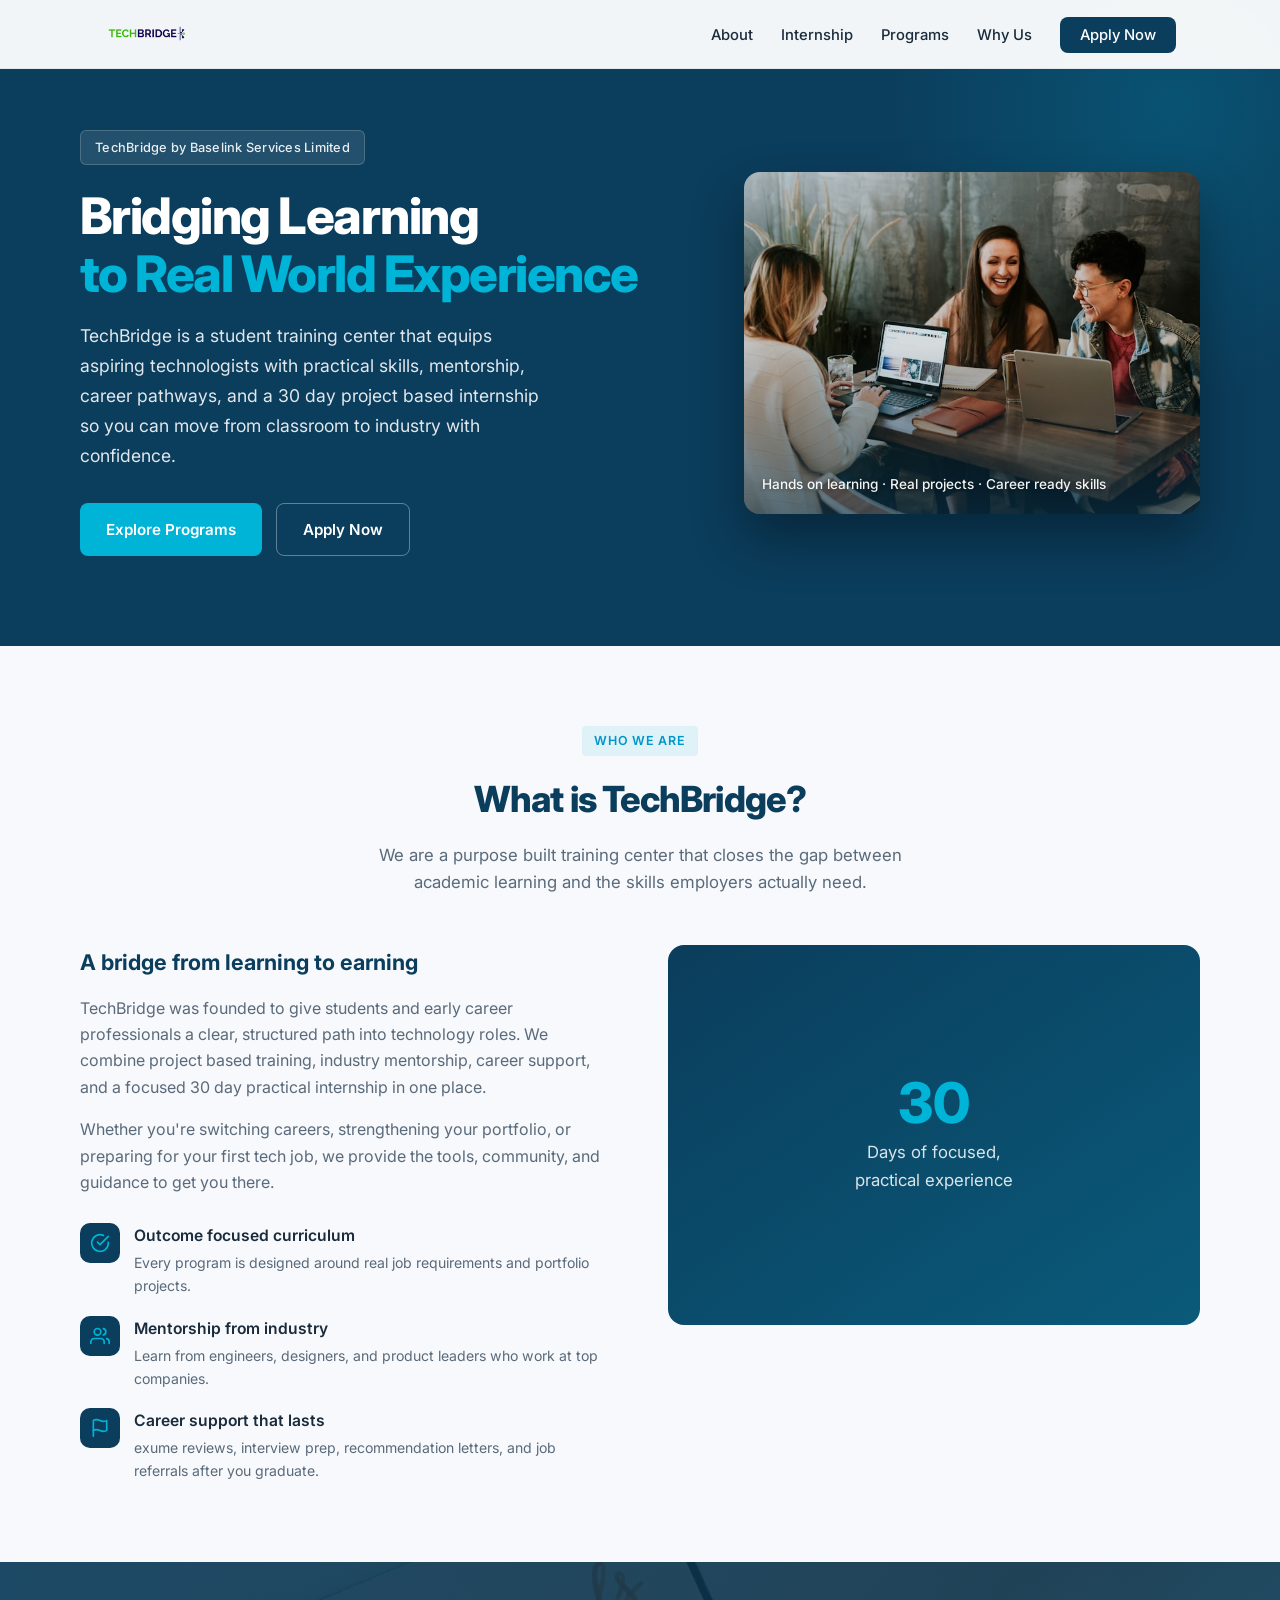
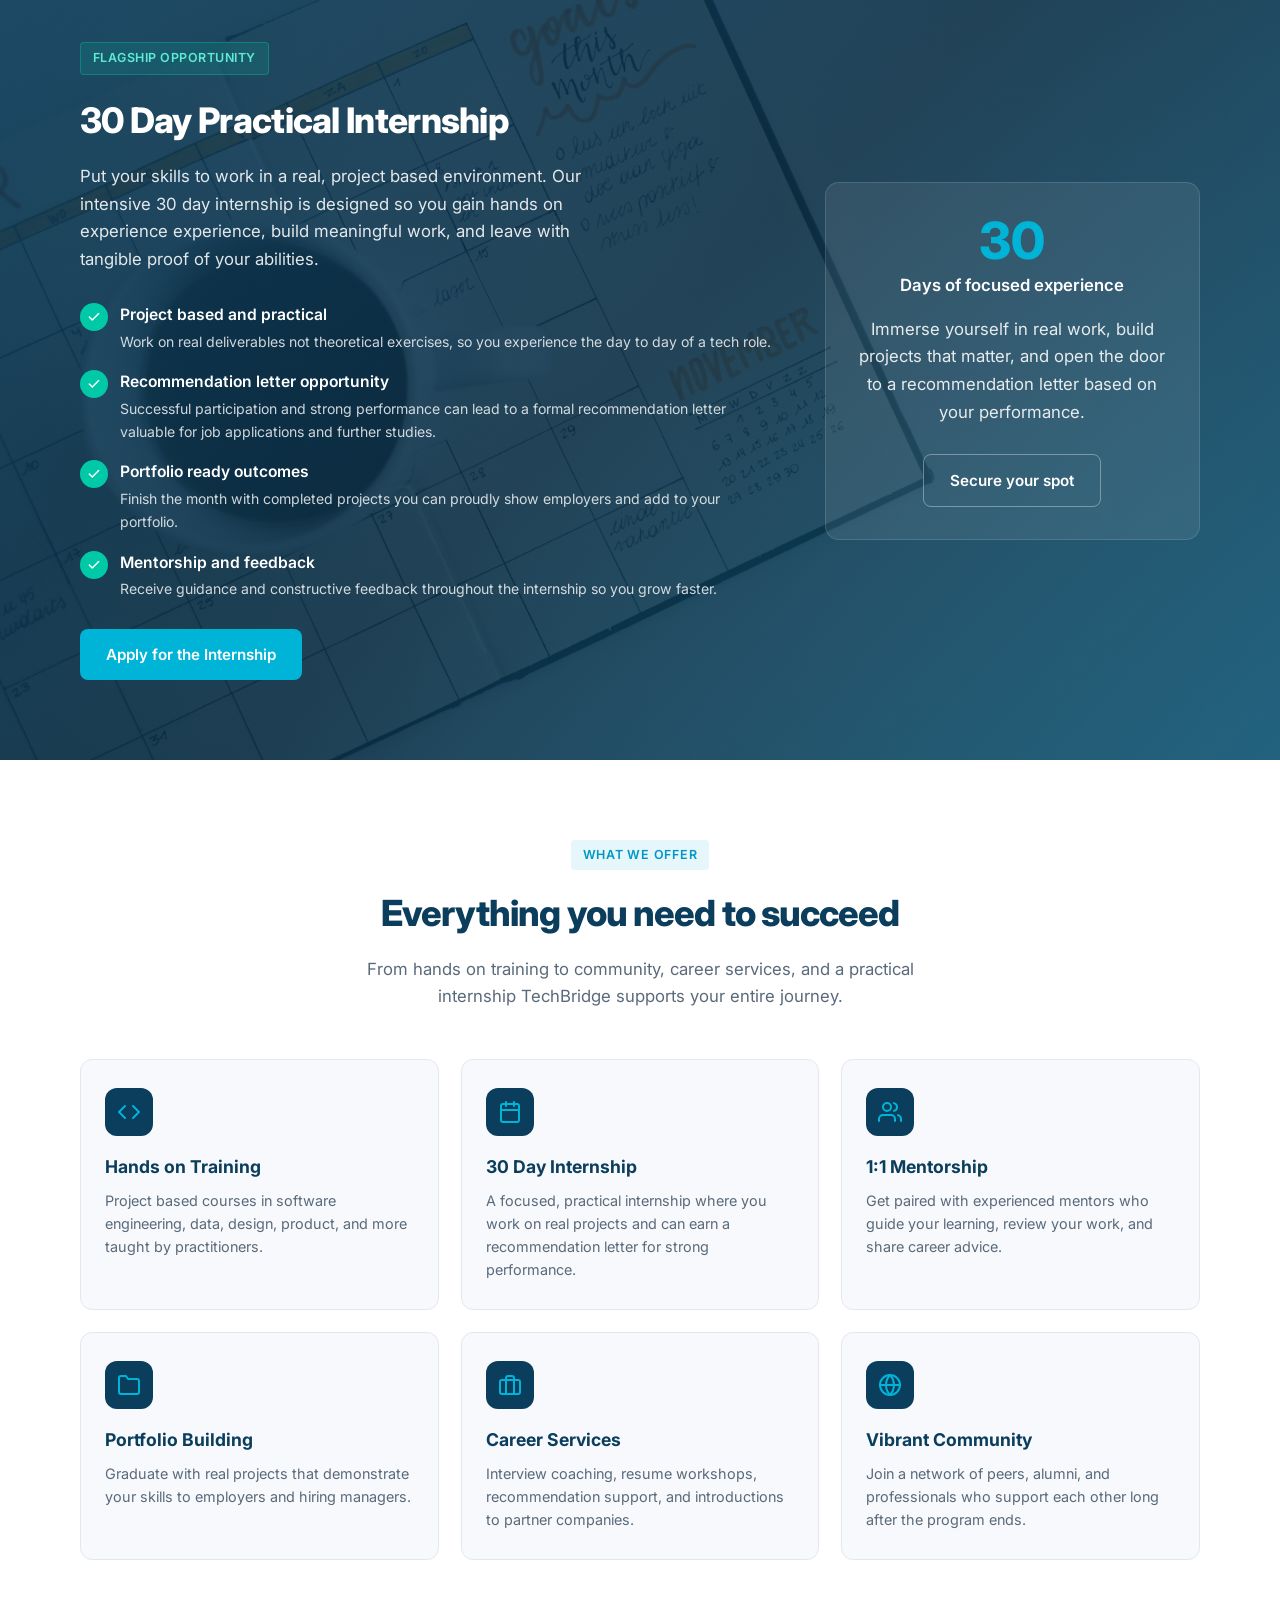
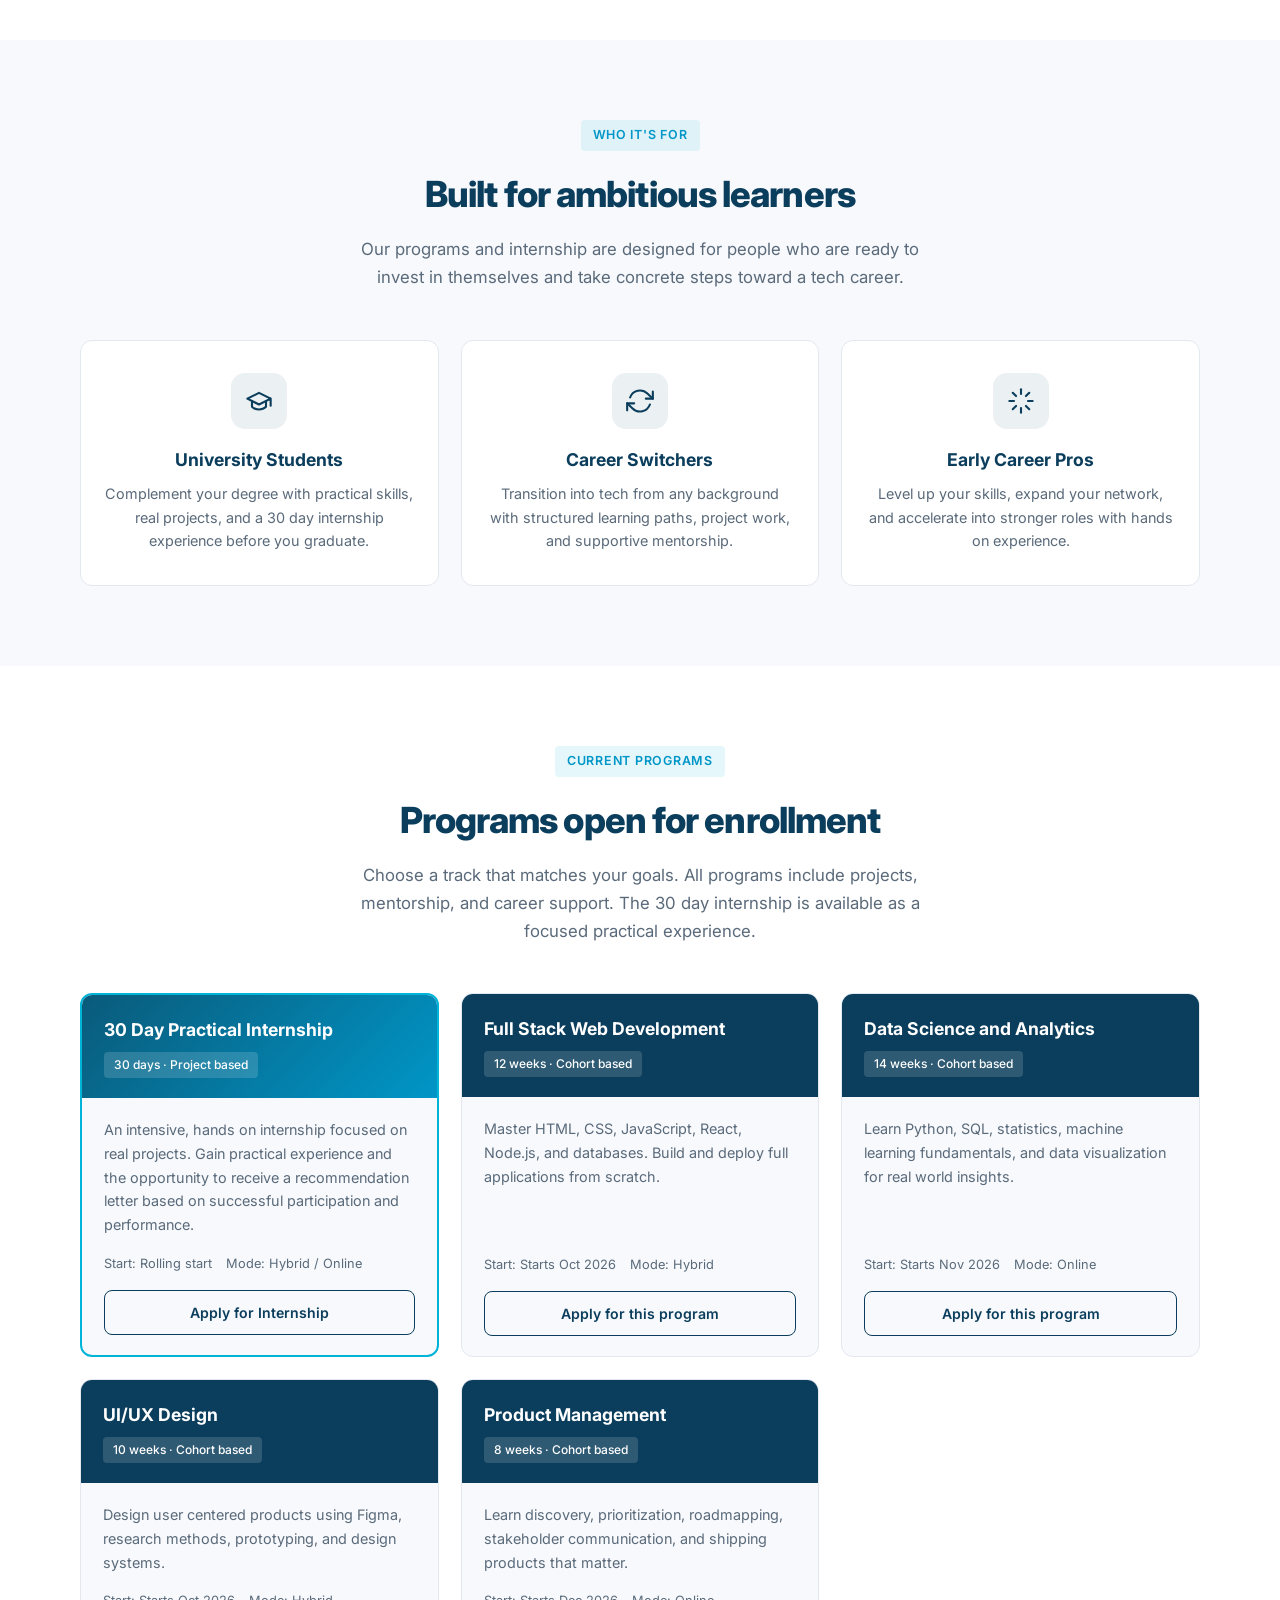
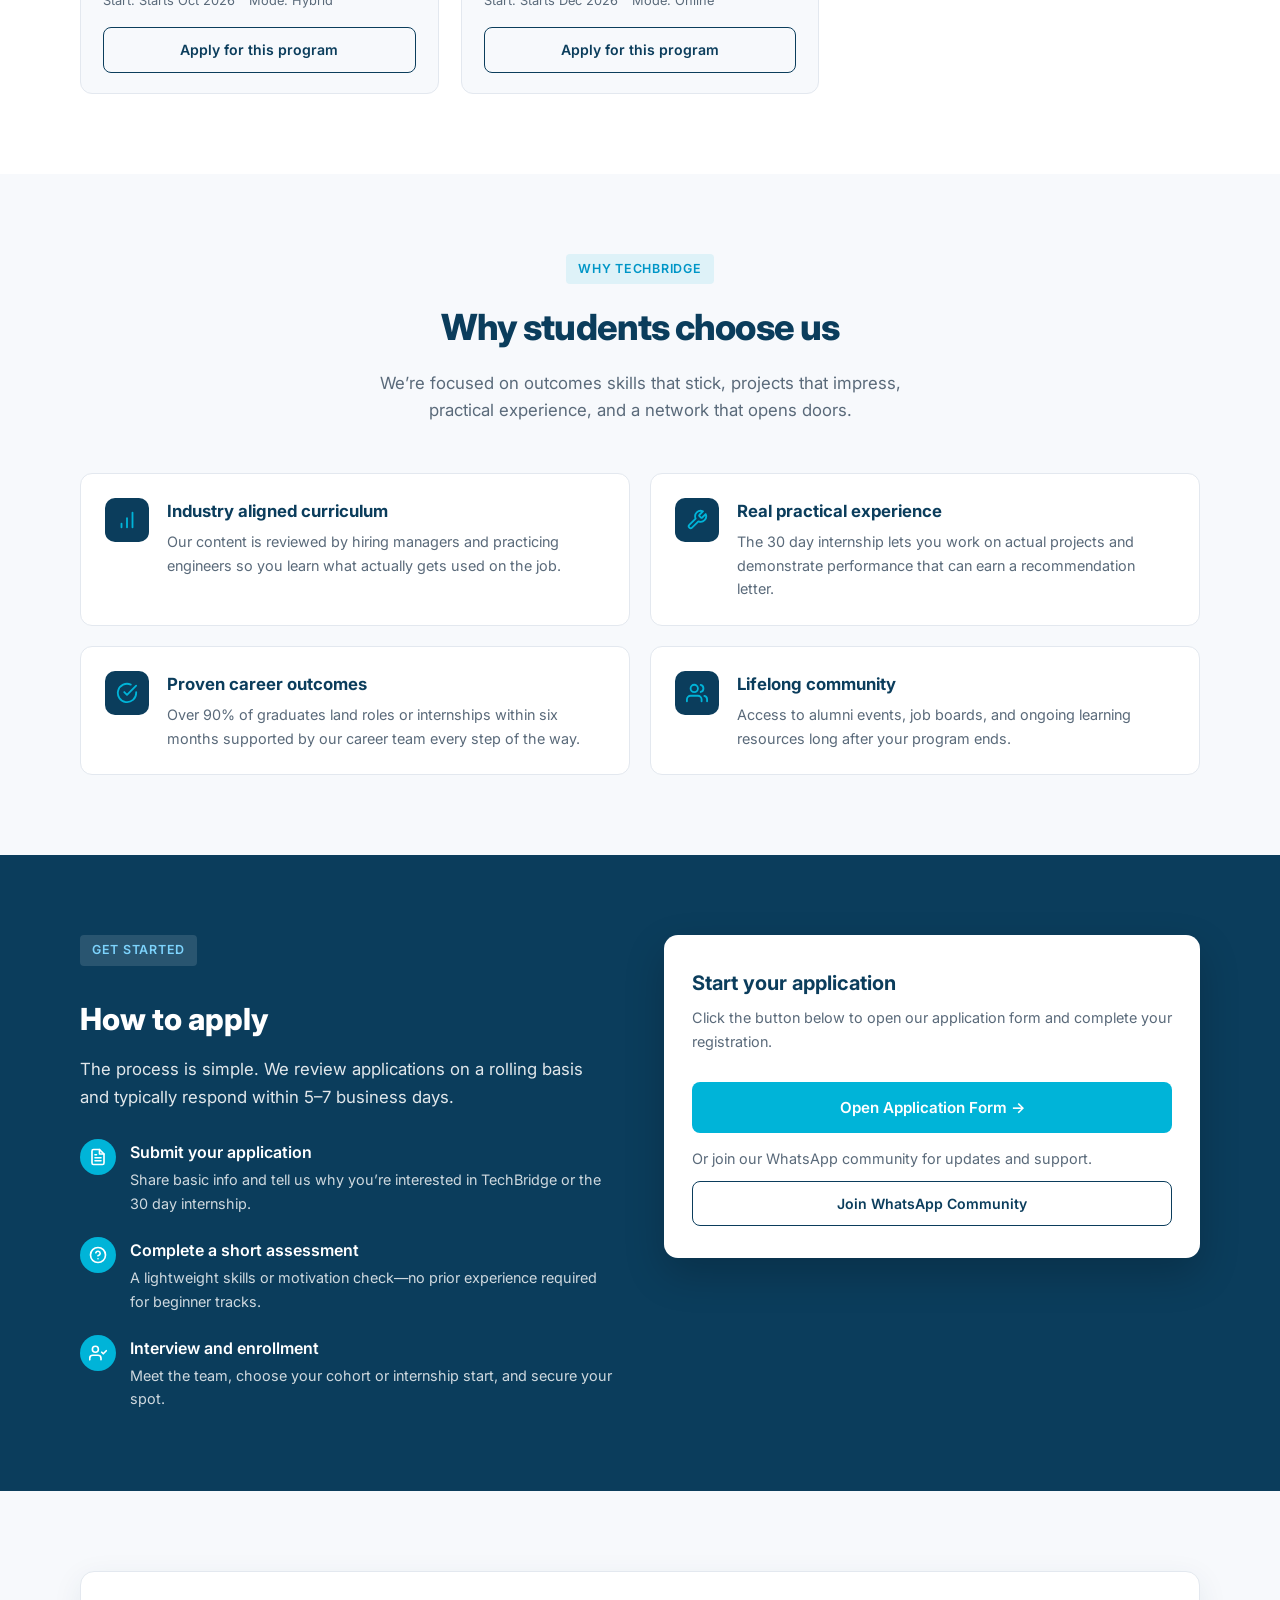
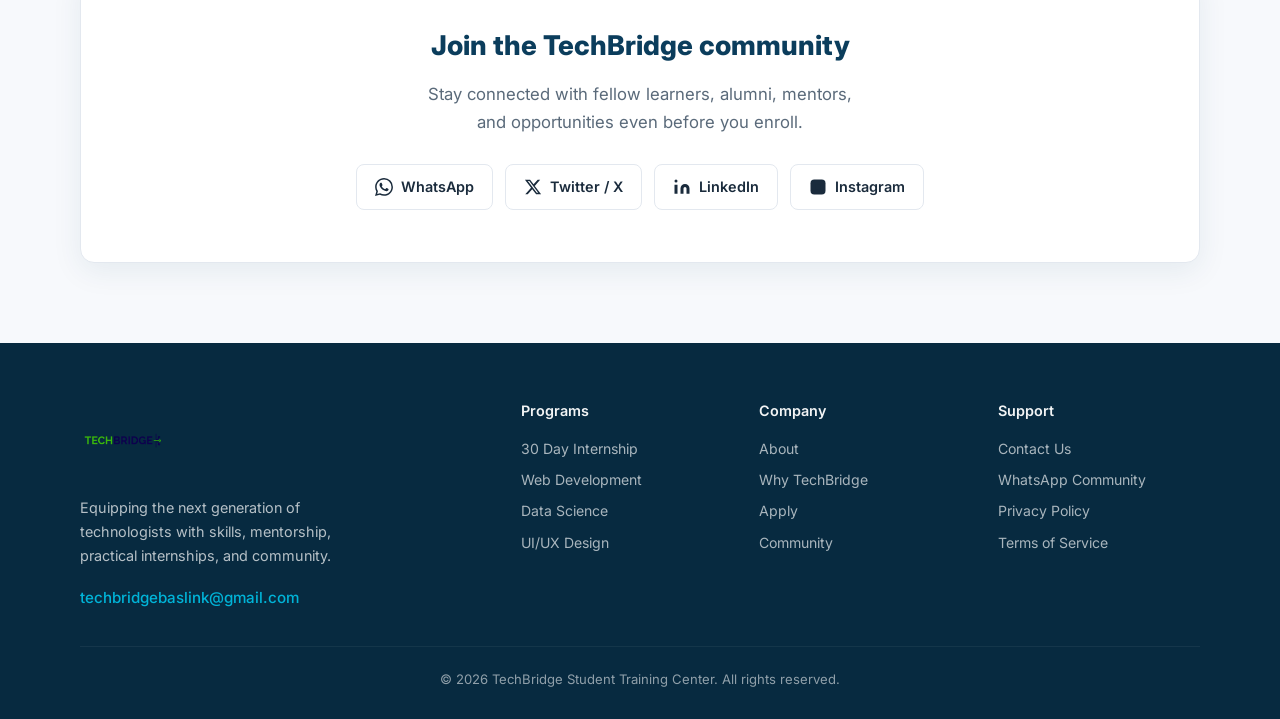
==== index.html @ b9a0f50f "Built Techbridge Homepage" ====
<!DOCTYPE html>
<html lang="en">
<head>
  <meta charset="UTF-8" />
  <meta name="viewport" content="width=device-width, initial-scale=1.0" />
  <title>TechBridge</title>
  <meta name="description" content="TechBridge is a student training center offering practical tech programs and a 30 day project based internship. Build real skills and launch real careers." />
  
  <!-- Favicon -->
<link rel="icon" href="data:image/svg+xml,<svg xmlns='http://www.w3.org/2000/svg' viewBox='0 0 100 100'></svg>">
  <link rel="preconnect" href="https://fonts.googleapis.com" />
  <link rel="preconnect" href="https://fonts.gstatic.com" crossorigin />
  <link rel="stylesheet" href="index.css">
  <link href="https://fonts.googleapis.com/css2?family=Inter:wght@400;500;600;700;800&display=swap" rel="stylesheet" />

</head>
<body>

  <!-- NAVBAR -->
  <nav class="navbar" id="navbar">
    <div class="nav-container">
      <a href="#" class="logo">
        <img src="./techbridge-logo (1).png" alt="TechBridge" height="36" />
      </a>
      <ul class="navbar-links" id="navbarLinks">
        <li><a href="#about">About</a></li>
        <li><a href="#internship">Internship</a></li>
        <li><a href="#programs">Programs</a></li>
        <li><a href="#why">Why Us</a></li>
        <li><a href="https://forms.gle/8EbdSy5ttGfLZfjv5" target="_blank" rel="noopener" class="nav-cta">Apply Now</a></li>
      </ul>
      <button class="mobile-toggle" id="mobileToggle" aria-label="Menu" aria-expanded="false">
        <span></span><span></span><span></span>
      </button>
    </div>
  </nav>

  <!-- HERO -->
  <header class="hero">
    <div class="hero-content">
      <div>
        <div class="hero-badge">TechBridge by Baselink Services Limited</div>
        <h1>Bridging Learning <br><span>to Real World Experience </span></h1>
        <p>TechBridge is a student training center that equips aspiring technologists with practical skills, mentorship, career pathways, and a 30 day project based internship so you can move from classroom to industry with confidence.</p>
        <div class="hero-buttons">
          <a href="#programs" class="btn btn-primary">Explore Programs</a>
          <a href="https://forms.gle/8EbdSy5ttGfLZfjv5" target="_blank" rel="noopener" class="btn btn-secondary">Apply Now</a>
        </div>
      </div>
      <div class="hero-image">
        <img 
          src="./techbridge-hero().png" 
          alt="Students collaborating on tech projects at TechBridge" 
          width="640" 
          height="480"
          loading="eager"
        />
        <div class="hero-image-overlay"></div>
        <div class="hero-image-caption">Hands on learning · Real projects · Career ready skills</div>
      </div>
    </div>
  </header>

  <!-- WHAT IS TECHBRIDGE -->
  <section id="about">
    <div class="container">
      <div class="section-header fade-up">
        <span class="section-label">Who We Are</span>
        <h2>What is TechBridge?</h2>
        <p>We are a purpose built training center that closes the gap between academic learning and the skills employers actually need.</p>
      </div>
      <div class="about-grid">
        <div class="about-content fade-up">
          <h3>A bridge from learning to earning</h3>
          <p>TechBridge was founded to give students and early career professionals a clear, structured path into technology roles. We combine project based training, industry mentorship, career support, and a focused 30 day practical internship in one place.</p>
          <p>Whether you're switching careers, strengthening your portfolio, or preparing for your first tech job, we provide the tools, community, and guidance to get you there.</p>
          <div class="about-features">
            <div class="feature-item">
              <div class="feature-icon">
                <svg viewBox="0 0 24 24"><path d="M22 11.08V12a10 10 0 1 1-5.93-9.14"/><polyline points="22 4 12 14.01 9 11.01"/></svg>
              </div>
              <div>
                <h4>Outcome focused curriculum</h4>
                <p>Every program is designed around real job requirements and portfolio projects.</p>
              </div>
            </div>
            <div class="feature-item">
              <div class="feature-icon">
                <svg viewBox="0 0 24 24"><path d="M17 21v-2a4 4 0 0 0-4-4H5a4 4 0 0 0-4 4v2"/><circle cx="9" cy="7" r="4"/><path d="M23 21v-2a4 4 0 0 0-3-3.87"/><path d="M16 3.13a4 4 0 0 1 0 7.75"/></svg>
              </div>
              <div>
                <h4>Mentorship from industry</h4>
                <p>Learn from engineers, designers, and product leaders who work at top companies.</p>
              </div>
            </div>
            <div class="feature-item">
              <div class="feature-icon">
                <svg viewBox="0 0 24 24"><path d="M4 15s1-1 4-1 5 2 8 2 4-1 4-1V3s-1 1-4 1-5-2-8-2-4 1-4 1z"/><line x1="4" y1="22" x2="4" y2="15"/></svg>
              </div>
              <div>
                <h4>Career support that lasts</h4>
                <p> exume reviews, interview prep, recommendation letters, and job referrals after you graduate.</p>
              </div>
            </div>
          </div>
        </div>
        <div class="about-visual fade-up">
          <div class="about-visual-inner">
            <div class="big">30</div>
            <div class="sub">Days of focused,<br>practical experience</div>
          </div>
        </div>
      </div>
    </div>
  </section>

  <!-- 30 DAY INTERNSHIP -->
  <section id="internship" class="internship">
    <div class="container">
      <div class="internship-grid">
        <div class="fade-up">
          <div class="internship-badge">Flagship Opportunity</div>
          <h2>30 Day Practical Internship</h2>
          <p>Put your skills to work in a real, project based environment. Our intensive 30 day internship is designed so you gain hands on experience experience, build meaningful work, and leave with tangible proof of your abilities.</p>
          <div class="internship-benefits">
            <div class="benefit">
              <div class="benefit-check">
                <svg viewBox="0 0 24 24"><polyline points="20 6 9 17 4 12"/></svg>
              </div>
              <div>
                <h4>Project based and practical</h4>
                <p>Work on real deliverables not theoretical exercises, so you experience the day to day of a tech role.</p>
              </div>
            </div>
            <div class="benefit">
              <div class="benefit-check">
                <svg viewBox="0 0 24 24"><polyline points="20 6 9 17 4 12"/></svg>
              </div>
              <div>
                <h4>Recommendation letter opportunity</h4>
                <p>Successful participation and strong performance can lead to a formal recommendation letter valuable for job applications and further studies.</p>
              </div>
            </div>
            <div class="benefit">
              <div class="benefit-check">
                <svg viewBox="0 0 24 24"><polyline points="20 6 9 17 4 12"/></svg>
              </div>
              <div>
                <h4>Portfolio ready outcomes</h4>
                <p>Finish the month with completed projects you can proudly show employers and add to your portfolio.</p>
              </div>
            </div>
            <div class="benefit">
              <div class="benefit-check">
                <svg viewBox="0 0 24 24"><polyline points="20 6 9 17 4 12"/></svg>
              </div>
              <div>
                <h4>Mentorship and feedback</h4>
                <p>Receive guidance and constructive feedback throughout the internship so you grow faster.</p>
              </div>
            </div>
          </div>
          <a href="https://forms.gle/8EbdSy5ttGfLZfjv5" target="_blank" rel="noopener" class="btn btn-primary">Apply for the Internship</a>
        </div>
        <div class="internship-card fade-up">
          <div class="days">30</div>
          <div class="days-label">Days of focused experience</div>
          <p>Immerse yourself in real work, build projects that matter, and open the door to a recommendation letter based on your performance.</p>
          <a href="https://forms.gle/8EbdSy5ttGfLZfjv5" target="_blank" rel="noopener" class="btn btn-secondary">Secure your spot</a>
        </div>
      </div>
    </div>
  </section>

  <!-- WHAT WE OFFER -->
  <section id="offerings" class="offerings">
    <div class="container">
      <div class="section-header fade-up">
        <span class="section-label">What We Offer</span>
        <h2>Everything you need to succeed</h2>
        <p>From hands on training to community, career services, and a practical internship TechBridge supports your entire journey.</p>
      </div>
      <div class="cards-grid">
        <div class="card fade-up">
          <div class="card-icon">
            <svg viewBox="0 0 24 24"><polyline points="16 18 22 12 16 6"/><polyline points="8 6 2 12 8 18"/></svg>
          </div>
          <h3>Hands on Training</h3>
          <p>Project based courses in software engineering, data, design, product, and more taught by practitioners.</p>
        </div>
        <div class="card fade-up">
          <div class="card-icon">
            <svg viewBox="0 0 24 24"><rect x="3" y="4" width="18" height="18" rx="2" ry="2"/><line x1="16" y1="2" x2="16" y2="6"/><line x1="8" y1="2" x2="8" y2="6"/><line x1="3" y1="10" x2="21" y2="10"/></svg>
          </div>
          <h3>30 Day Internship</h3>
          <p>A focused, practical internship where you work on real projects and can earn a recommendation letter for strong performance.</p>
        </div>
        <div class="card fade-up">
          <div class="card-icon">
            <svg viewBox="0 0 24 24"><path d="M17 21v-2a4 4 0 0 0-4-4H5a4 4 0 0 0-4 4v2"/><circle cx="9" cy="7" r="4"/><path d="M23 21v-2a4 4 0 0 0-3-3.87"/><path d="M16 3.13a4 4 0 0 1 0 7.75"/></svg>
          </div>
          <h3>1:1 Mentorship</h3>
          <p>Get paired with experienced mentors who guide your learning, review your work, and share career advice.</p>
        </div>
        <div class="card fade-up">
          <div class="card-icon">
            <svg viewBox="0 0 24 24"><path d="M22 19a2 2 0 0 1-2 2H4a2 2 0 0 1-2-2V5a2 2 0 0 1 2-2h5l2 3h9a2 2 0 0 1 2 2z"/></svg>
          </div>
          <h3>Portfolio Building</h3>
          <p>Graduate with real projects that demonstrate your skills to employers and hiring managers.</p>
        </div>
        <div class="card fade-up">
          <div class="card-icon">
            <svg viewBox="0 0 24 24"><rect x="2" y="7" width="20" height="14" rx="2" ry="2"/><path d="M16 21V5a2 2 0 0 0-2-2h-4a2 2 0 0 0-2 2v16"/></svg>
          </div>
          <h3>Career Services</h3>
          <p>Interview coaching, resume workshops, recommendation support, and introductions to partner companies.</p>
        </div>
        <div class="card fade-up">
          <div class="card-icon">
            <svg viewBox="0 0 24 24"><circle cx="12" cy="12" r="10"/><line x1="2" y1="12" x2="22" y2="12"/><path d="M12 2a15.3 15.3 0 0 1 4 10 15.3 15.3 0 0 1-4 10 15.3 15.3 0 0 1-4-10 15.3 15.3 0 0 1 4-10z"/></svg>
          </div>
          <h3>Vibrant Community</h3>
          <p>Join a network of peers, alumni, and professionals who support each other long after the program ends.</p>
        </div>
      </div>
    </div>
  </section>

  <!-- WHO IT'S FOR -->
  <section id="audience">
    <div class="container">
      <div class="section-header fade-up">
        <span class="section-label">Who It's For</span>
        <h2>Built for ambitious learners</h2>
        <p>Our programs and internship are designed for people who are ready to invest in themselves and take concrete steps toward a tech career.</p>
      </div>
      <div class="audience-grid">
        <div class="audience-card fade-up">
          <div class="audience-icon">
            <svg viewBox="0 0 24 24"><path d="M22 10v6M2 10l10-5 10 5-10 5z"/><path d="M6 12v5c3 3 9 3 12 0v-5"/></svg>
          </div>
          <h3>University Students</h3>
          <p>Complement your degree with practical skills, real projects, and a 30 day internship experience before you graduate.</p>
        </div>
        <div class="audience-card fade-up">
          <div class="audience-icon">
            <svg viewBox="0 0 24 24"><polyline points="23 4 23 10 17 10"/><polyline points="1 20 1 14 7 14"/><path d="M3.51 9a9 9 0 0 1 14.85-3.36L23 10M1 14l4.64 4.36A9 9 0 0 0 20.49 15"/></svg>
          </div>
          <h3>Career Switchers</h3>
          <p>Transition into tech from any background with structured learning paths, project work, and supportive mentorship.</p>
        </div>
        <div class="audience-card fade-up">
          <div class="audience-icon">
            <svg viewBox="0 0 24 24"><path d="M12 2v4"/><path d="M12 18v4"/><path d="M4.93 4.93l2.83 2.83"/><path d="M16.24 16.24l2.83 2.83"/><path d="M2 12h4"/><path d="M18 12h4"/><path d="M4.93 19.07l2.83-2.83"/><path d="M16.24 7.76l2.83-2.83"/></svg>
          </div>
          <h3>Early Career Pros</h3>
          <p>Level up your skills, expand your network, and accelerate into stronger roles with hands on experience.</p>
        </div>
      </div>
    </div>
  </section>

  <!-- PROGRAMS -->
  <section id="programs" class="programs">
    <div class="container">
      <div class="section-header fade-up">
        <span class="section-label">Current Programs</span>
        <h2>Programs open for enrollment</h2>
        <p>Choose a track that matches your goals. All programs include projects, mentorship, and career support. The 30 day internship is available as a focused practical experience.</p>
      </div>
      <div class="cards-grid">
        <div class="program-card featured fade-up">
          <div class="program-header featured-header">
            <h3>30 Day Practical Internship</h3>
            <span class="program-tag">30 days · Project based</span>
          </div>
          <div class="program-body">
            <p>An intensive, hands on internship focused on real projects. Gain practical experience and the opportunity to receive a recommendation letter based on successful participation and performance.</p>
            <div class="program-meta">
              <span>Start: Rolling start</span>
              <span>Mode: Hybrid / Online</span>
            </div>
            <a href="https://forms.gle/8EbdSy5ttGfLZfjv5" target="_blank" rel="noopener" class="btn-outline">Apply for Internship</a>
          </div>
        </div>
        <div class="program-card fade-up">
          <div class="program-header">
            <h3>Full Stack Web Development</h3>
            <span class="program-tag">12 weeks · Cohort based</span>
          </div>
          <div class="program-body">
            <p>Master HTML, CSS, JavaScript, React, Node.js, and databases. Build and deploy full applications from scratch.</p>
            <div class="program-meta">
              <span>Start: Starts Oct 2026</span>
              <span>Mode: Hybrid</span>
            </div>
            <a href="https://forms.gle/8EbdSy5ttGfLZfjv5" target="_blank" rel="noopener" class="btn-outline">Apply for this program</a>
          </div>
        </div>
        <div class="program-card fade-up">
          <div class="program-header">
            <h3>Data Science and Analytics</h3>
            <span class="program-tag">14 weeks · Cohort based</span>
          </div>
          <div class="program-body">
            <p>Learn Python, SQL, statistics, machine learning fundamentals, and data visualization for real world insights.</p>
            <div class="program-meta">
              <span>Start: Starts Nov 2026</span>
              <span>Mode: Online</span>
            </div>
            <a href="https://forms.gle/8EbdSy5ttGfLZfjv5" target="_blank" rel="noopener" class="btn-outline">Apply for this program</a>
          </div>
        </div>
        <div class="program-card fade-up">
          <div class="program-header">
            <h3>UI/UX Design</h3>
            <span class="program-tag">10 weeks · Cohort based</span>
          </div>
          <div class="program-body">
            <p>Design user centered products using Figma, research methods, prototyping, and design systems.</p>
            <div class="program-meta">
              <span>Start: Starts Oct 2026</span>
              <span>Mode: Hybrid</span>
            </div>
            <a href="https://forms.gle/8EbdSy5ttGfLZfjv5" target="_blank" rel="noopener" class="btn-outline">Apply for this program</a>
          </div>
        </div>
        <div class="program-card fade-up">
          <div class="program-header">
            <h3>Product Management</h3>
            <span class="program-tag">8 weeks · Cohort based</span>
          </div>
          <div class="program-body">
            <p>Learn discovery, prioritization, roadmapping, stakeholder communication, and shipping products that matter.</p>
            <div class="program-meta">
              <span>Start: Starts Dec 2026</span>
              <span>Mode: Online</span>
            </div>
            <a href="https://forms.gle/8EbdSy5ttGfLZfjv5" target="_blank" rel="noopener" class="btn-outline">Apply for this program</a>
          </div>
        </div>
      </div>
    </div>
  </section>

  <!-- WHY JOIN -->
  <section id="why">
    <div class="container">
      <div class="section-header fade-up">
        <span class="section-label">Why TechBridge</span>
        <h2>Why students choose us</h2>
        <p>We’re focused on outcomes skills that stick, projects that impress, practical experience, and a network that opens doors.</p>
      </div>
      <div class="why-grid">
        <div class="why-item fade-up">
          <div class="why-icon">
            <svg viewBox="0 0 24 24"><path d="M12 20V10"/><path d="M18 20V4"/><path d="M6 20v-4"/></svg>
          </div>
          <div>
            <h3>Industry aligned curriculum</h3>
            <p>Our content is reviewed by hiring managers and practicing engineers so you learn what actually gets used on the job.</p>
          </div>
        </div>
        <div class="why-item fade-up">
          <div class="why-icon">
            <svg viewBox="0 0 24 24"><path d="M14.7 6.3a1 1 0 0 0 0 1.4l1.6 1.6a1 1 0 0 0 1.4 0l3.77-3.77a6 6 0 0 1-7.94 7.94l-6.91 6.91a2.12 2.12 0 0 1-3-3l6.91-6.91a6 6 0 0 1 7.94-7.94l-3.76 3.76z"/></svg>
          </div>
          <div>
            <h3>Real practical experience</h3>
            <p>The 30 day internship lets you work on actual projects and demonstrate performance that can earn a recommendation letter.</p>
          </div>
        </div>
        <div class="why-item fade-up">
          <div class="why-icon">
            <svg viewBox="0 0 24 24"><path d="M22 11.08V12a10 10 0 1 1-5.93-9.14"/><polyline points="22 4 12 14.01 9 11.01"/></svg>
          </div>
          <div>
            <h3>Proven career outcomes</h3>
            <p>Over 90% of graduates land roles or internships within six months supported by our career team every step of the way.</p>
          </div>
        </div>
        <div class="why-item fade-up">
          <div class="why-icon">
            <svg viewBox="0 0 24 24"><path d="M17 21v-2a4 4 0 0 0-4-4H5a4 4 0 0 0-4 4v2"/><circle cx="9" cy="7" r="4"/><path d="M23 21v-2a4 4 0 0 0-3-3.87"/><path d="M16 3.13a4 4 0 0 1 0 7.75"/></svg>
          </div>
          <div>
            <h3>Lifelong community</h3>
            <p>Access to alumni events, job boards, and ongoing learning resources long after your program ends.</p>
          </div>
        </div>
      </div>
    </div>
  </section>

  <!-- HOW TO APPLY -->
  <section id="apply" class="apply-section">
    <div class="container">
      <div class="apply-content">
        <div class="fade-up">
          <span class="section-label" style="background: rgba(255,255,255,0.12); color: #7dd3fc;">Get Started</span>
          <h2 style="color: #fff; margin: 14px 0 12px; font-size: 1.9rem; font-weight: 800;">How to apply</h2>
          <p style="opacity: 0.88; margin-bottom: 8px; font-size: 1.05rem;">The process is simple. We review applications on a rolling basis and typically respond within 5–7 business days.</p>
          <div class="apply-steps">
            <div class="step">
              <div class="step-icon">
                <svg viewBox="0 0 24 24"><path d="M14 2H6a2 2 0 0 0-2 2v16a2 2 0 0 0 2 2h12a2 2 0 0 0 2-2V8z"/><polyline points="14 2 14 8 20 8"/><line x1="16" y1="13" x2="8" y2="13"/><line x1="16" y1="17" x2="8" y2="17"/><polyline points="10 9 9 9 8 9"/></svg>
              </div>
              <div>
                <h4>Submit your application</h4>
                <p>Share basic info and tell us why you’re interested in TechBridge or the 30 day internship.</p>
              </div>
            </div>
            <div class="step">
              <div class="step-icon">
                <svg viewBox="0 0 24 24"><circle cx="12" cy="12" r="10"/><path d="M9.09 9a3 3 0 0 1 5.83 1c0 2-3 3-3 3"/><line x1="12" y1="17" x2="12.01" y2="17"/></svg>
              </div>
              <div>
                <h4>Complete a short assessment</h4>
                <p>A lightweight skills or motivation check—no prior experience required for beginner tracks.</p>
              </div>
            </div>
            <div class="step">
              <div class="step-icon">
                <svg viewBox="0 0 24 24"><path d="M16 21v-2a4 4 0 0 0-4-4H5a4 4 0 0 0-4 4v2"/><circle cx="8.5" cy="7" r="4"/><polyline points="17 11 19 13 23 9"/></svg>
              </div>
              <div>
                <h4>Interview and enrollment</h4>
                <p>Meet the team, choose your cohort or internship start, and secure your spot.</p>
              </div>
            </div>
          </div>
        </div>
        <div class="apply-form-card fade-up">
          <h3>Start your application</h3>
          <p>Click the button below to open our application form and complete your registration.</p>
          <a href="https://forms.gle/8EbdSy5ttGfLZfjv5" target="_blank" rel="noopener" class="btn btn-primary btn-full" style="display:inline-flex; text-decoration:none; margin-bottom:14px;">Open Application Form →</a>
          <p style="font-size:0.9rem; color:var(--muted); margin-bottom:10px;">Or join our WhatsApp community for updates and support.</p>
          <a href="https://chat.whatsapp.com/FqpBvYS4oaK32cXDxc8JIS" target="_blank" rel="noopener" class="btn btn-outline" style="display:inline-flex; width:100%; justify-content:center;">Join WhatsApp Community</a>
        </div>
      </div>
    </div>
  </section>

  <!-- COMMUNITY -->
  <section id="community">
    <div class="container">
      <div class="community-cta fade-up">
        <h2>Join the TechBridge community</h2>
        <p>Stay connected with fellow learners, alumni, mentors, and opportunities even before you enroll.</p>
        <div class="social-links">
          <a href="https://chat.whatsapp.com/FqpBvYS4oaK32cXDxc8JIS" target="_blank" rel="noopener" class="social-btn" aria-label="WhatsApp">
            <svg viewBox="0 0 24 24"><path d="M17.472 14.382c-.297-.149-1.758-.867-2.03-.967-.273-.099-.471-.148-.67.15-.197.297-.767.966-.94 1.164-.173.199-.347.223-.644.075-.297-.15-1.255-.463-2.39-1.475-.883-.788-1.48-1.761-1.653-2.059-.173-.297-.018-.458.13-.606.134-.133.298-.347.446-.52.149-.174.198-.298.298-.497.099-.198.05-.371-.025-.52-.075-.149-.669-1.612-.916-2.207-.242-.579-.487-.5-.669-.51-.173-.008-.371-.01-.57-.01-.198 0-.52.074-.792.372-.272.297-1.04 1.016-1.04 2.479 0 1.462 1.065 2.875 1.213 3.074.149.198 2.096 3.2 5.077 4.487.709.306 1.262.489 1.694.625.712.227 1.36.195 1.871.118.571-.085 1.758-.719 2.006-1.413.248-.694.248-1.289.173-1.413-.074-.124-.272-.198-.57-.347m-5.421 7.403h-.004a9.87 9.87 0 01-5.031-1.378l-.361-.214-3.741.982.998-3.648-.235-.374a9.86 9.86 0 01-1.51-5.26c.001-5.45 4.436-9.884 9.888-9.884 2.64 0 5.122 1.03 6.988 2.898a9.825 9.825 0 012.893 6.994c-.003 5.45-4.435 9.884-9.885 9.884m8.413-18.297A11.815 11.815 0 0012.05 0C5.495 0 .16 5.335.157 11.892c0 2.096.547 4.142 1.588 5.945L.057 24l6.305-1.654a11.882 11.882 0 005.683 1.448h.005c6.554 0 11.89-5.335 11.893-11.893a11.821 11.821 0 00-3.48-8.413z"/></svg>
            WhatsApp
          </a>
          <a href="#" class="social-btn" aria-label="Twitter">
            <svg viewBox="0 0 24 24"><path d="M18.244 2.25h3.308l-7.227 8.26 8.502 11.24H16.17l-5.214-6.817L4.99 21.75H1.68l7.73-8.835L1.254 2.25H8.08l4.713 6.231zm-1.161 17.52h1.833L7.084 4.126H5.117z"/></svg>
            Twitter / X
          </a>
          <a href="#" class="social-btn" aria-label="LinkedIn">
            <svg viewBox="0 0 24 24"><path d="M16 8a6 6 0 0 1 6 6v7h-4v-7a2 2 0 0 0-2-2 2 2 0 0 0-2 2v7h-4v-7a6 6 0 0 1 6-6z"/><rect x="2" y="9" width="4" height="12"/><circle cx="4" cy="4" r="2"/></svg>
            LinkedIn
          </a>
          <a href="#" class="social-btn" aria-label="Instagram">
            <svg viewBox="0 0 24 24"><rect x="2" y="2" width="20" height="20" rx="5" ry="5"/><path d="M16 11.37A4 4 0 1 1 12.63 8 4 4 0 0 1 16 11.37z"/><line x1="17.5" y1="6.5" x2="17.51" y2="6.5"/></svg>
            Instagram
          </a>
        </div>
      </div>
    </div>
  </section>

  <!-- FOOTER -->
  <footer>
    <div class="footer-grid">
      <div class="footer-brand">
        <a href="#" class="logo">
          <img src="./techbridge-logo (1).png" alt="TechBridge" height="36" />
        </a>
        <p>Equipping the next generation of technologists with skills, mentorship, practical internships, and community.</p>
        <div class="footer-contact">
          <a href="mailto:techbridgebaslink@gmail.com">techbridgebaslink@gmail.com</a>
        </div>
      </div>
      <div class="footer-col">
        <h4>Programs</h4>
        <ul>
          <li><a href="#internship">30 Day Internship</a></li>
          <li><a href="#programs">Web Development</a></li>
          <li><a href="#programs">Data Science</a></li>
          <li><a href="#programs">UI/UX Design</a></li>
        </ul>
      </div>
      <div class="footer-col">
        <h4>Company</h4>
        <ul>
          <li><a href="#about">About</a></li>
          <li><a href="#why">Why TechBridge</a></li>
          <li><a href="https://forms.gle/8EbdSy5ttGfLZfjv5" target="_blank" rel="noopener">Apply</a></li>
          <li><a href="#community">Community</a></li>
        </ul>
      </div>
      <div class="footer-col">
        <h4>Support</h4>
        <ul>
          <li><a href="mailto:techbridgebaslink@gmail.com">Contact Us</a></li>
          <li><a href="https://chat.whatsapp.com/FqpBvYS4oaK32cXDxc8JIS" target="_blank" rel="noopener">WhatsApp Community</a></li>
          <li><a href="#">Privacy Policy</a></li>
          <li><a href="#">Terms of Service</a></li>
        </ul>
      </div>
    </div>
    <div class="footer-bottom">
      © 2026 TechBridge Student Training Center. All rights reserved.
    </div>
  </footer>



  <script>
    // Navbar scroll effect
    const navbar = document.getElementById('navbar');
    window.addEventListener('scroll', () => {
      navbar.classList.toggle('scrolled', window.scrollY > 20);
    });

    // Mobile menu toggle
    const mobileToggle = document.getElementById('mobileToggle');
    const navbarLinks = document.getElementById('navbarLinks');

    mobileToggle.addEventListener('click', () => {
      const isOpen = navbarLinks.classList.toggle('active');
      mobileToggle.classList.toggle('active', isOpen);
      mobileToggle.setAttribute('aria-expanded', isOpen);
    });

    // Close mobile menu when a link is clicked
    navbarLinks.querySelectorAll('a').forEach(link => {
      link.addEventListener('click', () => {
        navbarLinks.classList.remove('active');
        mobileToggle.classList.remove('active');
        mobileToggle.setAttribute('aria-expanded', 'false');
      });
    });

    // Fade-up on scroll
    const fadeElements = document.querySelectorAll('.fade-up');
    const observer = new IntersectionObserver((entries) => {
      entries.forEach(entry => {
        if (entry.isIntersecting) {
          entry.target.classList.add('visible');
        }
      });
    }, { threshold: 0.1, rootMargin: '0px 0px -30px 0px' });

    fadeElements.forEach(el => observer.observe(el));
  </script>
</body>
</html>
---- index.css ----
:root {
  --navy: #0b3d5c;
  --navy-dark: #072a40;
  --cyan: #00b4d8;
  --cyan-dark: #0096c7;
  --teal: #00c9a7;
  --bg: #f7f9fc;
  --white: #ffffff;
  --text: #1a2b3c;
  --muted: #5a6a7a;
  --border: #e3e8ef;
  --shadow: 0 8px 30px rgba(11, 61, 92, 0.08);
  --radius: 12px;
}

* {
  margin: 0;
  padding: 0;
  box-sizing: border-box;
}

html {
  scroll-behavior: smooth;
}

body {
  font-family: 'Inter', system-ui, -apple-system, sans-serif;
  color: var(--text);
  background: var(--bg);
  line-height: 1.65;
  -webkit-font-smoothing: antialiased;
}

a {
  text-decoration: none;
  color: inherit;
}

img {
  max-width: 100%;
  display: block;
}

/* ========== NAVBAR ========== */
.navbar {
  position: fixed;
  top: 0;
  left: 0;
  right: 0;
  z-index: 1000;
  background: rgba(255, 255, 255, 0.95);
  backdrop-filter: blur(10px);
  border-bottom: 1px solid var(--border);
  transition: box-shadow 0.25s ease;
}

.navbar.scrolled {
  box-shadow: 0 2px 16px rgba(0, 0, 0, 0.06);
}

.nav-container {
  max-width: 1120px;
  margin: 0 auto;
  padding: 0 24px;
  height: 68px;
  display: flex;
  align-items: center;
  justify-content: space-between;
}

.logo {
  display: flex;
  align-items: center;
  gap: 0;
  font-weight: 800;
  font-size: 1.25rem;
  color: var(--navy);
  letter-spacing: -0.02em;
}

.logo img {
  height: 85px;
  width: auto;
  display: block;
  object-fit: contain;
}

.logo-text {
  display: none;
}

.navbar-links {
  display: flex;
  align-items: center;
  gap: 28px;
  list-style: none;
}

.navbar-links a {
  font-size: 0.925rem;
  font-weight: 500;
  color: var(--text);
  transition: color 0.2s;
}

.navbar-links a:hover {
  color: var(--cyan-dark);
}

.nav-cta {
  background: var(--navy) !important;
  color: #fff !important;
  padding: 9px 20px;
  border-radius: 8px;
  font-weight: 600;
  transition: background 0.2s, transform 0.2s;
}

.nav-cta:hover {
  background: var(--navy-dark) !important;
  transform: translateY(-1px);
}

.mobile-toggle {
  display: none;
  background: none;
  border: none;
  cursor: pointer;
  padding: 6px;
  z-index: 1001;
}

.mobile-toggle span {
  display: block;
  width: 22px;
  height: 2px;
  background: var(--navy);
  margin: 5px 0;
  border-radius: 1px;
  transition: all 0.3s ease;
}

/* Hamburger → X animation */
.mobile-toggle.active span:nth-child(1) {
  transform: translateY(7px) rotate(45deg);
}
.mobile-toggle.active span:nth-child(2) {
  opacity: 0;
}
.mobile-toggle.active span:nth-child(3) {
  transform: translateY(-7px) rotate(-45deg);
}

/* ========== HERO ========== */
.hero {
  padding: 130px 24px 90px;
  background: var(--navy);
  color: #fff;
  position: relative;
  overflow: hidden;
}

.hero::after {
  content: '';
  position: absolute;
  top: -30%;
  right: -15%;
  width: 600px;
  height: 600px;
  background: radial-gradient(circle, rgba(0, 180, 216, 0.18) 0%, transparent 70%);
  pointer-events: none;
}

.hero-content {
  max-width: 1120px;
  margin: 0 auto;
  position: relative;
  z-index: 1;
  display: grid;
  grid-template-columns: 1.15fr 0.85fr;
  gap: 48px;
  align-items: center;
}

.hero-badge {
  display: inline-block;
  background: rgba(255, 255, 255, 0.1);
  border: 1px solid rgba(255, 255, 255, 0.18);
  padding: 6px 14px;
  border-radius: 6px;
  font-size: 0.8rem;
  font-weight: 500;
  letter-spacing: 0.02em;
  margin-bottom: 22px;
  color: rgba(255, 255, 255, 0.9);
}

.hero h1 {
  font-size: clamp(2.3rem, 4.5vw, 3.15rem);
  font-weight: 800;
  line-height: 1.15;
  letter-spacing: -0.03em;
  margin-bottom: 18px;
}

.hero h1 span {
  color: var(--cyan);
}

.hero p {
  font-size: 1.1rem;
  opacity: 0.88;
  max-width: 480px;
  margin-bottom: 32px;
  line-height: 1.7;
}

.hero-buttons {
  display: flex;
  gap: 14px;
  flex-wrap: wrap;
}

.btn {
  display: inline-flex;
  align-items: center;
  justify-content: center;
  gap: 8px;
  padding: 13px 26px;
  border-radius: 8px;
  font-weight: 600;
  font-size: 0.95rem;
  transition: all 0.2s ease;
  border: none;
  cursor: pointer;
}

.btn-primary {
  background: var(--cyan);
  color: #fff;
}

.btn-primary:hover {
  background: var(--cyan-dark);
  transform: translateY(-1px);
}

.btn-secondary {
  background: transparent;
  color: #fff;
  border: 1.5px solid rgba(255, 255, 255, 0.35);
}

.btn-secondary:hover {
  border-color: #fff;
  background: rgba(255, 255, 255, 0.08);
}

.hero-image {
  position: relative;
  border-radius: 16px;
  overflow: hidden;
  box-shadow: 0 25px 50px rgba(0, 0, 0, 0.35);
  aspect-ratio: 4 / 3;
}

.hero-image img {
  width: 100%;
  height: 100%;
  object-fit: cover;
  display: block;
}

.hero-image-overlay {
  position: absolute;
  inset: 0;
  background: linear-gradient(to top, rgba(11, 61, 92, 0.55) 0%, transparent 50%);
  pointer-events: none;
}

.hero-image-caption {
  position: absolute;
  bottom: 18px;
  left: 18px;
  right: 18px;
  color: #fff;
  font-size: 0.85rem;
  font-weight: 500;
  opacity: 0.95;
  text-shadow: 0 1px 4px rgba(0,0,0,0.4);
}

/* ========== SECTIONS ========== */
section {
  padding: 80px 24px;
}

.container {
  max-width: 1120px;
  margin: 0 auto;
}

.section-header {
  text-align: center;
  max-width: 580px;
  margin: 0 auto 48px;
}

.section-label {
  display: inline-block;
  font-size: 0.78rem;
  font-weight: 600;
  text-transform: uppercase;
  letter-spacing: 0.06em;
  color: var(--cyan-dark);
  background: rgba(0, 180, 216, 0.1);
  padding: 5px 12px;
  border-radius: 4px;
  margin-bottom: 14px;
}

.section-header h2 {
  font-size: clamp(1.7rem, 3.5vw, 2.25rem);
  font-weight: 800;
  color: var(--navy);
  letter-spacing: -0.025em;
  margin-bottom: 12px;
}

.section-header p {
  color: var(--muted);
  font-size: 1.05rem;
}

/* ========== ABOUT ========== */
.about-grid {
  display: grid;
  grid-template-columns: 1fr 1fr;
  gap: 56px;
  align-items: start;
}

.about-content h3 {
  font-size: 1.35rem;
  font-weight: 700;
  color: var(--navy);
  margin-bottom: 14px;
}

.about-content > p {
  color: var(--muted);
  margin-bottom: 16px;
  font-size: 1rem;
}

.about-features {
  margin-top: 28px;
  display: flex;
  flex-direction: column;
  gap: 18px;
}

.feature-item {
  display: flex;
  gap: 14px;
  align-items: flex-start;
}

.feature-icon {
  width: 40px;
  height: 40px;
  background: var(--navy);
  border-radius: 10px;
  display: flex;
  align-items: center;
  justify-content: center;
  flex-shrink: 0;
}
.feature-icon svg {
  width: 20px;
  height: 20px;
  stroke: var(--cyan);
  fill: none;
  stroke-width: 2;
  stroke-linecap: round;
  stroke-linejoin: round;
}

.feature-item h4 {
  font-size: 0.98rem;
  font-weight: 600;
  margin-bottom: 2px;
  color: var(--text);
}

.feature-item p {
  font-size: 0.88rem;
  color: var(--muted);
  margin: 0;
}

.about-visual {
  background: linear-gradient(145deg, var(--navy), #0a5a7a);
  border-radius: 16px;
  height: 380px;
  display: flex;
  align-items: center;
  justify-content: center;
  position: relative;
  overflow: hidden;
}

.about-visual-inner {
  text-align: center;
  color: #fff;
  padding: 32px;
}

.about-visual-inner .big {
  font-size: 3.5rem;
  font-weight: 800;
  color: var(--cyan);
  line-height: 1;
}

.about-visual-inner .sub {
  font-size: 1.05rem;
  opacity: 0.85;
  margin-top: 8px;
}

/* ========== INTERNSHIP ========== */
.internship {
  background: var(--navy);
  color: #fff;
  padding: 80px 24px;
  position: relative;
  overflow: hidden;
}

.internship::before {
  content: '';
  position: absolute;
  inset: 0;
  background-image: url('./techbridge-intshp.jpg');
  background-size: cover;
  background-position: center;
  opacity: 0.45;
  z-index: 0;
}

.internship::after {
  content: '';
  position: absolute;
  inset: 0;
  background: linear-gradient(135deg, rgba(11, 61, 92, 0.75) 0%, rgba(7, 42, 64, 0.70) 50%, rgba(10, 90, 122, 0.68) 100%);
  z-index: 0;
}

.internship .container {
  position: relative;
  z-index: 1;
}

.internship-grid {
  display: grid;
  grid-template-columns: 1.3fr 0.7fr;
  gap: 48px;
  align-items: center;
}

.internship-badge {
  display: inline-block;
  background: rgba(0, 201, 167, 0.15);
  border: 1px solid rgba(0, 201, 167, 0.35);
  color: #5eead4;
  font-size: 0.78rem;
  font-weight: 600;
  padding: 5px 12px;
  border-radius: 4px;
  margin-bottom: 16px;
  text-transform: uppercase;
  letter-spacing: 0.04em;
}

.internship h2 {
  font-size: clamp(1.7rem, 3.5vw, 2.2rem);
  font-weight: 800;
  letter-spacing: -0.02em;
  margin-bottom: 14px;
}

.internship > .container > .internship-grid > div > p {
  opacity: 0.88;
  font-size: 1.05rem;
  margin-bottom: 28px;
  max-width: 520px;
}

.internship-benefits {
  display: flex;
  flex-direction: column;
  gap: 16px;
  margin-bottom: 28px;
}

.benefit {
  display: flex;
  gap: 12px;
  align-items: flex-start;
}

.benefit-check {
  width: 28px;
  height: 28px;
  background: var(--teal);
  border-radius: 50%;
  display: flex;
  align-items: center;
  justify-content: center;
  flex-shrink: 0;
  margin-top: 1px;
}
.benefit-check svg {
  width: 14px;
  height: 14px;
  stroke: #fff;
  fill: none;
  stroke-width: 2.5;
  stroke-linecap: round;
  stroke-linejoin: round;
}

.benefit h4 {
  font-size: 0.98rem;
  font-weight: 600;
  margin-bottom: 2px;
}

.benefit p {
  font-size: 0.88rem;
  opacity: 0.8;
  margin: 0;
}

.internship-card {
  background: rgba(255, 255, 255, 0.08);
  border: 1px solid rgba(255, 255, 255, 0.12);
  border-radius: 14px;
  padding: 32px 28px;
  text-align: center;
}

.internship-card .days {
  font-size: 3.2rem;
  font-weight: 800;
  color: var(--cyan);
  line-height: 1;
}

.internship-card .days-label {
  font-size: 1.05rem;
  font-weight: 600;
  margin: 6px 0 16px;
}

.internship-card p {
  font-size: 0.9rem;
  opacity: 0.8;
  margin-bottom: 22px;
}

/* ========== OFFERINGS ========== */
.offerings {
  background: var(--white);
}

.cards-grid {
  display: grid;
  grid-template-columns: repeat(3, 1fr);
  gap: 22px;
}

.card {
  background: var(--bg);
  border: 1px solid var(--border);
  border-radius: var(--radius);
  padding: 28px 24px;
  transition: transform 0.2s, box-shadow 0.2s;
}

.card:hover {
  transform: translateY(-4px);
  box-shadow: var(--shadow);
}

.card-icon {
  width: 48px;
  height: 48px;
  background: var(--navy);
  border-radius: 12px;
  display: flex;
  align-items: center;
  justify-content: center;
  margin-bottom: 16px;
}
.card-icon svg {
  width: 24px;
  height: 24px;
  stroke: var(--cyan);
  fill: none;
  stroke-width: 2;
  stroke-linecap: round;
  stroke-linejoin: round;
}

.card h3 {
  font-size: 1.1rem;
  font-weight: 700;
  color: var(--navy);
  margin-bottom: 8px;
}

.card p {
  font-size: 0.9rem;
  color: var(--muted);
  line-height: 1.6;
}

/* ========== AUDIENCE ========== */
.audience-grid {
  display: grid;
  grid-template-columns: repeat(3, 1fr);
  gap: 22px;
}

.audience-card {
  background: var(--white);
  border: 1px solid var(--border);
  border-radius: var(--radius);
  padding: 32px 24px;
  text-align: center;
  transition: border-color 0.2s, box-shadow 0.2s;
}

.audience-card:hover {
  border-color: var(--cyan);
  box-shadow: var(--shadow);
}

.audience-icon {
  width: 56px;
  height: 56px;
  background: rgba(11, 61, 92, 0.08);
  border-radius: 14px;
  display: flex;
  align-items: center;
  justify-content: center;
  margin: 0 auto 16px;
}
.audience-icon svg {
  width: 28px;
  height: 28px;
  stroke: var(--navy);
  fill: none;
  stroke-width: 1.8;
  stroke-linecap: round;
  stroke-linejoin: round;
}

.audience-card h3 {
  font-size: 1.1rem;
  font-weight: 700;
  color: var(--navy);
  margin-bottom: 8px;
}

.audience-card p {
  font-size: 0.9rem;
  color: var(--muted);
}

/* ========== PROGRAMS ========== */
.programs {
  background: var(--white);
}

.program-card {
  background: var(--bg);
  border: 1px solid var(--border);
  border-radius: var(--radius);
  overflow: hidden;
  display: flex;
  flex-direction: column;
  transition: transform 0.2s, box-shadow 0.2s;
}

.program-card:hover {
  transform: translateY(-4px);
  box-shadow: var(--shadow);
}

.program-card.featured {
  border: 2px solid var(--cyan);
}

.program-header {
  background: var(--navy);
  color: #fff;
  padding: 20px 22px;
}

.program-header.featured-header {
  background: linear-gradient(135deg, #0a5a7a, var(--cyan-dark));
}

.program-header h3 {
  font-size: 1.1rem;
  font-weight: 700;
  margin-bottom: 6px;
}

.program-tag {
  display: inline-block;
  background: rgba(255, 255, 255, 0.15);
  font-size: 0.75rem;
  font-weight: 500;
  padding: 3px 10px;
  border-radius: 4px;
}

.program-body {
  padding: 20px 22px;
  flex: 1;
  display: flex;
  flex-direction: column;
}

.program-body p {
  font-size: 0.9rem;
  color: var(--muted);
  margin-bottom: 16px;
  flex: 1;
}

.program-meta {
  display: flex;
  gap: 14px;
  flex-wrap: wrap;
  font-size: 0.8rem;
  color: var(--muted);
  margin-bottom: 16px;
}

.btn-outline {
  display: inline-block;
  text-align: center;
  padding: 10px 18px;
  border: 1.5px solid var(--navy);
  border-radius: 8px;
  font-weight: 600;
  font-size: 0.88rem;
  color: var(--navy);
  transition: all 0.2s;
}

.btn-outline:hover {
  background: var(--navy);
  color: #fff;
}

/* ========== WHY ========== */
.why-grid {
  display: grid;
  grid-template-columns: 1fr 1fr;
  gap: 20px;
}

.why-item {
  display: flex;
  gap: 18px;
  background: var(--white);
  border: 1px solid var(--border);
  border-radius: var(--radius);
  padding: 24px;
}

.why-icon {
  width: 44px;
  height: 44px;
  background: var(--navy);
  border-radius: 10px;
  display: flex;
  align-items: center;
  justify-content: center;
  flex-shrink: 0;
}
.why-icon svg {
  width: 22px;
  height: 22px;
  stroke: var(--cyan);
  fill: none;
  stroke-width: 2;
  stroke-linecap: round;
  stroke-linejoin: round;
}

.why-item h3 {
  font-size: 1.05rem;
  font-weight: 700;
  color: var(--navy);
  margin-bottom: 4px;
}

.why-item p {
  font-size: 0.9rem;
  color: var(--muted);
}

/* ========== APPLY ========== */
.apply-section {
  background: var(--navy);
  color: #fff;
}

.apply-content {
  display: grid;
  grid-template-columns: 1fr 1fr;
  gap: 48px;
  align-items: start;
}

.apply-steps {
  display: flex;
  flex-direction: column;
  gap: 22px;
  margin-top: 28px;
}

.step {
  display: flex;
  gap: 14px;
  align-items: flex-start;
}

.step-icon {
  width: 36px;
  height: 36px;
  background: var(--cyan);
  border-radius: 50%;
  display: flex;
  align-items: center;
  justify-content: center;
  flex-shrink: 0;
}
.step-icon svg {
  width: 18px;
  height: 18px;
  stroke: #fff;
  fill: none;
  stroke-width: 2.2;
  stroke-linecap: round;
  stroke-linejoin: round;
}

.step h4 {
  font-size: 1rem;
  font-weight: 600;
  margin-bottom: 2px;
}

.step p {
  font-size: 0.9rem;
  opacity: 0.8;
}

.apply-form-card {
  background: #fff;
  color: var(--text);
  border-radius: 14px;
  padding: 32px 28px;
  box-shadow: 0 16px 40px rgba(0, 0, 0, 0.2);
}

.apply-form-card h3 {
  font-size: 1.25rem;
  font-weight: 700;
  color: var(--navy);
  margin-bottom: 6px;
}

.apply-form-card > p {
  font-size: 0.9rem;
  color: var(--muted);
  margin-bottom: 22px;
}

.form-group {
  margin-bottom: 16px;
}

.form-group label {
  display: block;
  font-size: 0.85rem;
  font-weight: 500;
  margin-bottom: 5px;
  color: var(--text);
}

.form-group input,
.form-group select {
  width: 100%;
  padding: 11px 14px;
  border: 1px solid var(--border);
  border-radius: 8px;
  font-size: 0.95rem;
  font-family: inherit;
  background: var(--bg);
  transition: border-color 0.2s;
}

.form-group input:focus,
.form-group select:focus {
  outline: none;
  border-color: var(--cyan);
}

.btn-full {
  width: 100%;
  margin-top: 6px;
}

/* ========== COMMUNITY ========== */
.community-cta {
  background: var(--white);
  border: 1px solid var(--border);
  border-radius: 14px;
  padding: 52px 36px;
  text-align: center;
  box-shadow: var(--shadow);
}

.community-cta h2 {
  font-size: 1.7rem;
  font-weight: 800;
  color: var(--navy);
  margin-bottom: 12px;
}

.community-cta p {
  color: var(--muted);
  max-width: 440px;
  margin: 0 auto 28px;
  font-size: 1.05rem;
}

.social-links {
  display: flex;
  gap: 12px;
  justify-content: center;
  flex-wrap: wrap;
}

.social-btn {
  display: inline-flex;
  align-items: center;
  gap: 8px;
  padding: 10px 18px;
  border: 1.5px solid var(--border);
  border-radius: 8px;
  font-weight: 600;
  font-size: 0.9rem;
  color: var(--text);
  transition: all 0.2s;
}
.social-btn svg {
  width: 18px;
  height: 18px;
  fill: currentColor;
}
.social-btn:hover {
  border-color: var(--cyan);
  color: var(--cyan-dark);
}

/* ========== FOOTER ========== */
footer {
  background: var(--navy-dark);
  color: #fff;
  padding: 56px 24px 28px;
}

.footer-grid {
  max-width: 1120px;
  margin: 0 auto 36px;
  display: grid;
  grid-template-columns: 2fr 1fr 1fr 1fr;
  gap: 36px;
}

.footer-brand .logo {
  color: #fff;
  margin-bottom: 12px;
}

.footer-brand p {
  font-size: 0.9rem;
  opacity: 0.7;
  max-width: 260px;
  margin-bottom: 16px;
}

.footer-contact a {
  color: var(--cyan);
  font-size: 0.95rem;
  font-weight: 500;
}

.footer-contact a:hover {
  text-decoration: underline;
}

.footer-col h4 {
  font-size: 0.9rem;
  font-weight: 600;
  margin-bottom: 14px;
  opacity: 0.95;
}

.footer-col ul {
  list-style: none;
}

.footer-col a {
  display: block;
  font-size: 0.88rem;
  opacity: 0.65;
  margin-bottom: 8px;
  transition: opacity 0.2s;
}

.footer-col a:hover {
  opacity: 1;
  color: var(--cyan);
}

.footer-bottom {
  max-width: 1120px;
  margin: 0 auto;
  padding-top: 22px;
  border-top: 1px solid rgba(255, 255, 255, 0.1);
  text-align: center;
  font-size: 0.82rem;
  opacity: 0.55;
}

/* ========== ANIMATIONS ========== */
.fade-up {
  opacity: 0;
  transform: translateY(24px);
  transition: opacity 0.55s ease, transform 0.55s ease;
}

.fade-up.visible {
  opacity: 1;
  transform: translateY(0);
}

/* ========== RESPONSIVE ========== */
@media (max-width: 900px) {
  .navbar-links {
    display: none;
    position: absolute;
    top: 68px;
    left: 0;
    right: 0;
    background: #fff;
    flex-direction: column;
    align-items: stretch;
    gap: 0;
    padding: 12px 0;
    border-bottom: 1px solid var(--border);
    box-shadow: 0 12px 30px rgba(0, 0, 0, 0.08);
    z-index: 999;
  }

  .navbar-links.active {
    display: flex;
  }

  .navbar-links li {
    width: 100%;
  }

  .navbar-links a {
    display: block;
    padding: 14px 24px;
    font-size: 1rem;
  }

  .navbar-links .nav-cta {
    margin: 8px 24px 12px;
    text-align: center;
  }

  .mobile-toggle {
    display: block;
  }

  .hero-content,
  .about-grid,
  .internship-grid,
  .apply-content {
    grid-template-columns: 1fr;
  }

  .hero {
    padding: 110px 24px 70px;
  }

  .cards-grid,
  .audience-grid {
    grid-template-columns: 1fr;
  }

  .why-grid {
    grid-template-columns: 1fr;
  }

  .footer-grid {
    grid-template-columns: 1fr 1fr;
  }

  .hero-image {
    max-width: 480px;
    margin: 0 auto;
  }
}

@media (max-width: 560px) {
  .footer-grid {
    grid-template-columns: 1fr;
  }

  .hero-buttons {
    flex-direction: column;
  }

  .btn {
    width: 100%;
  }
}
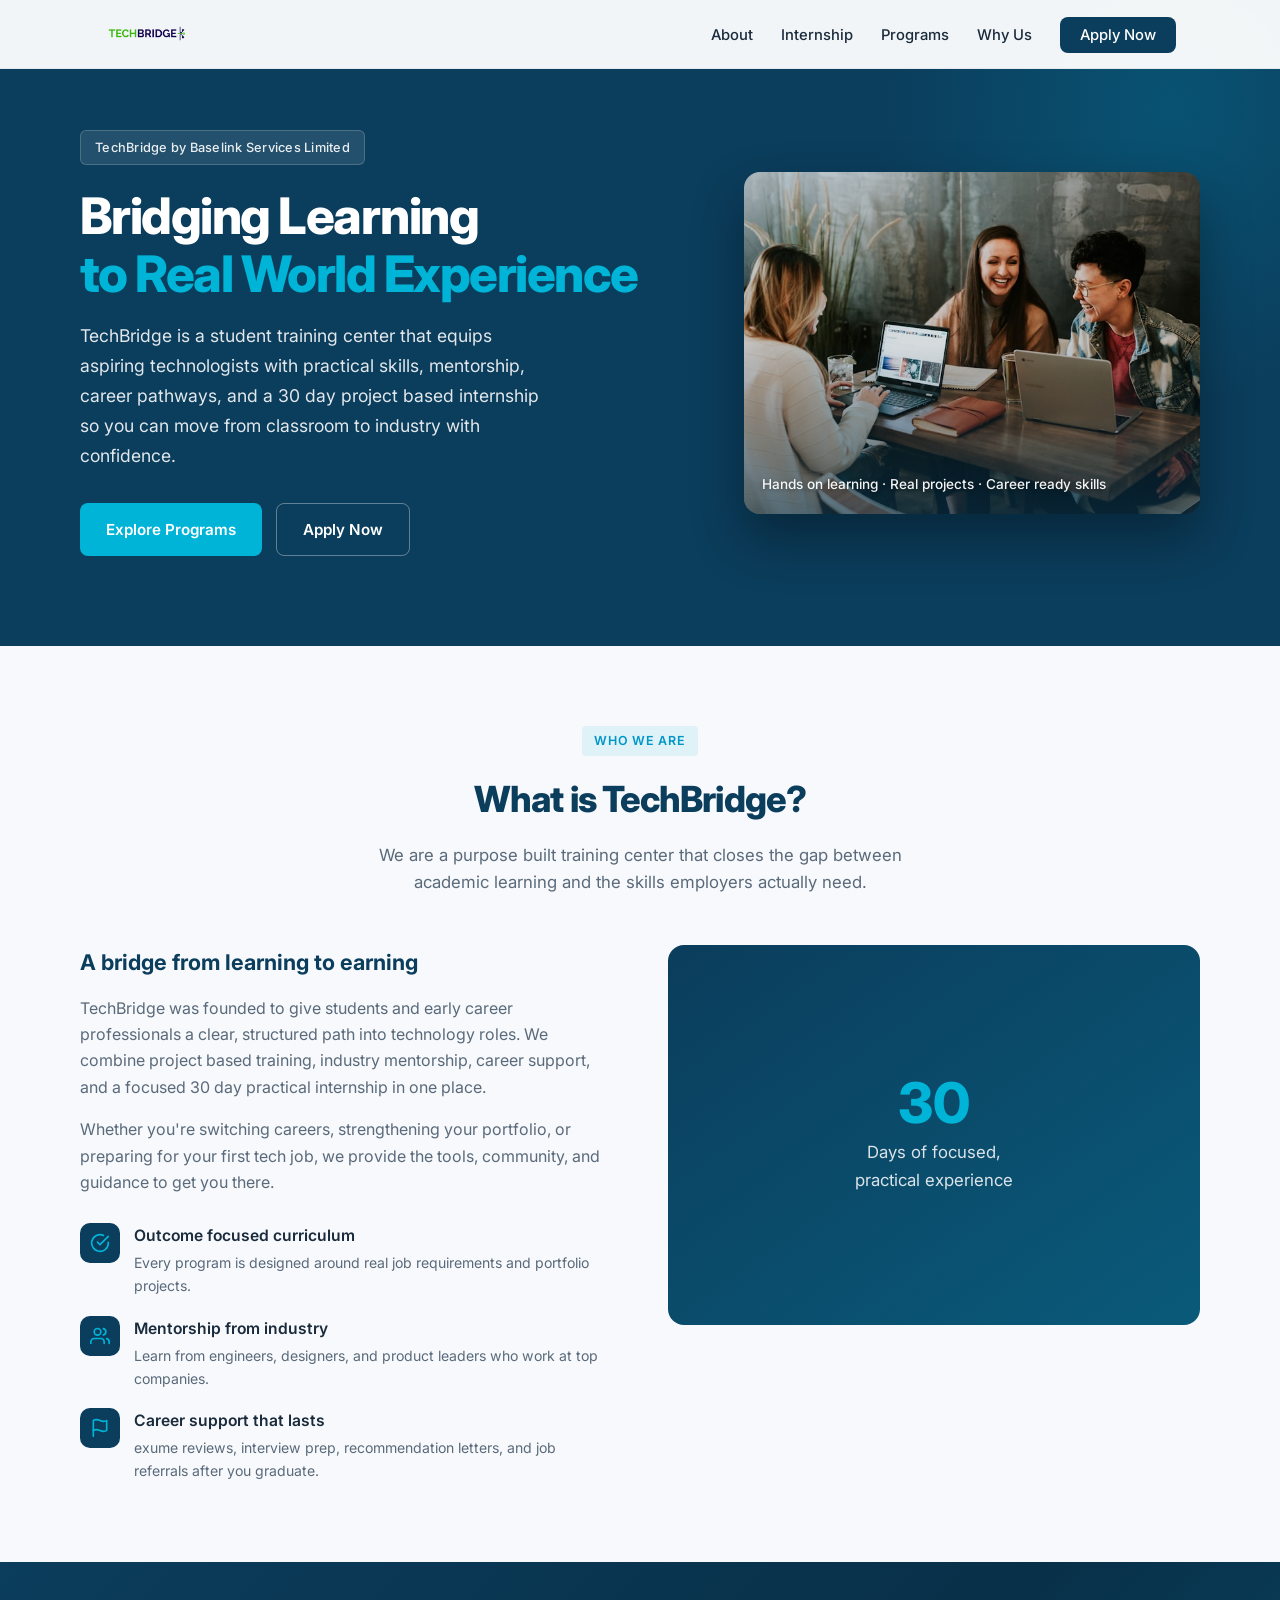
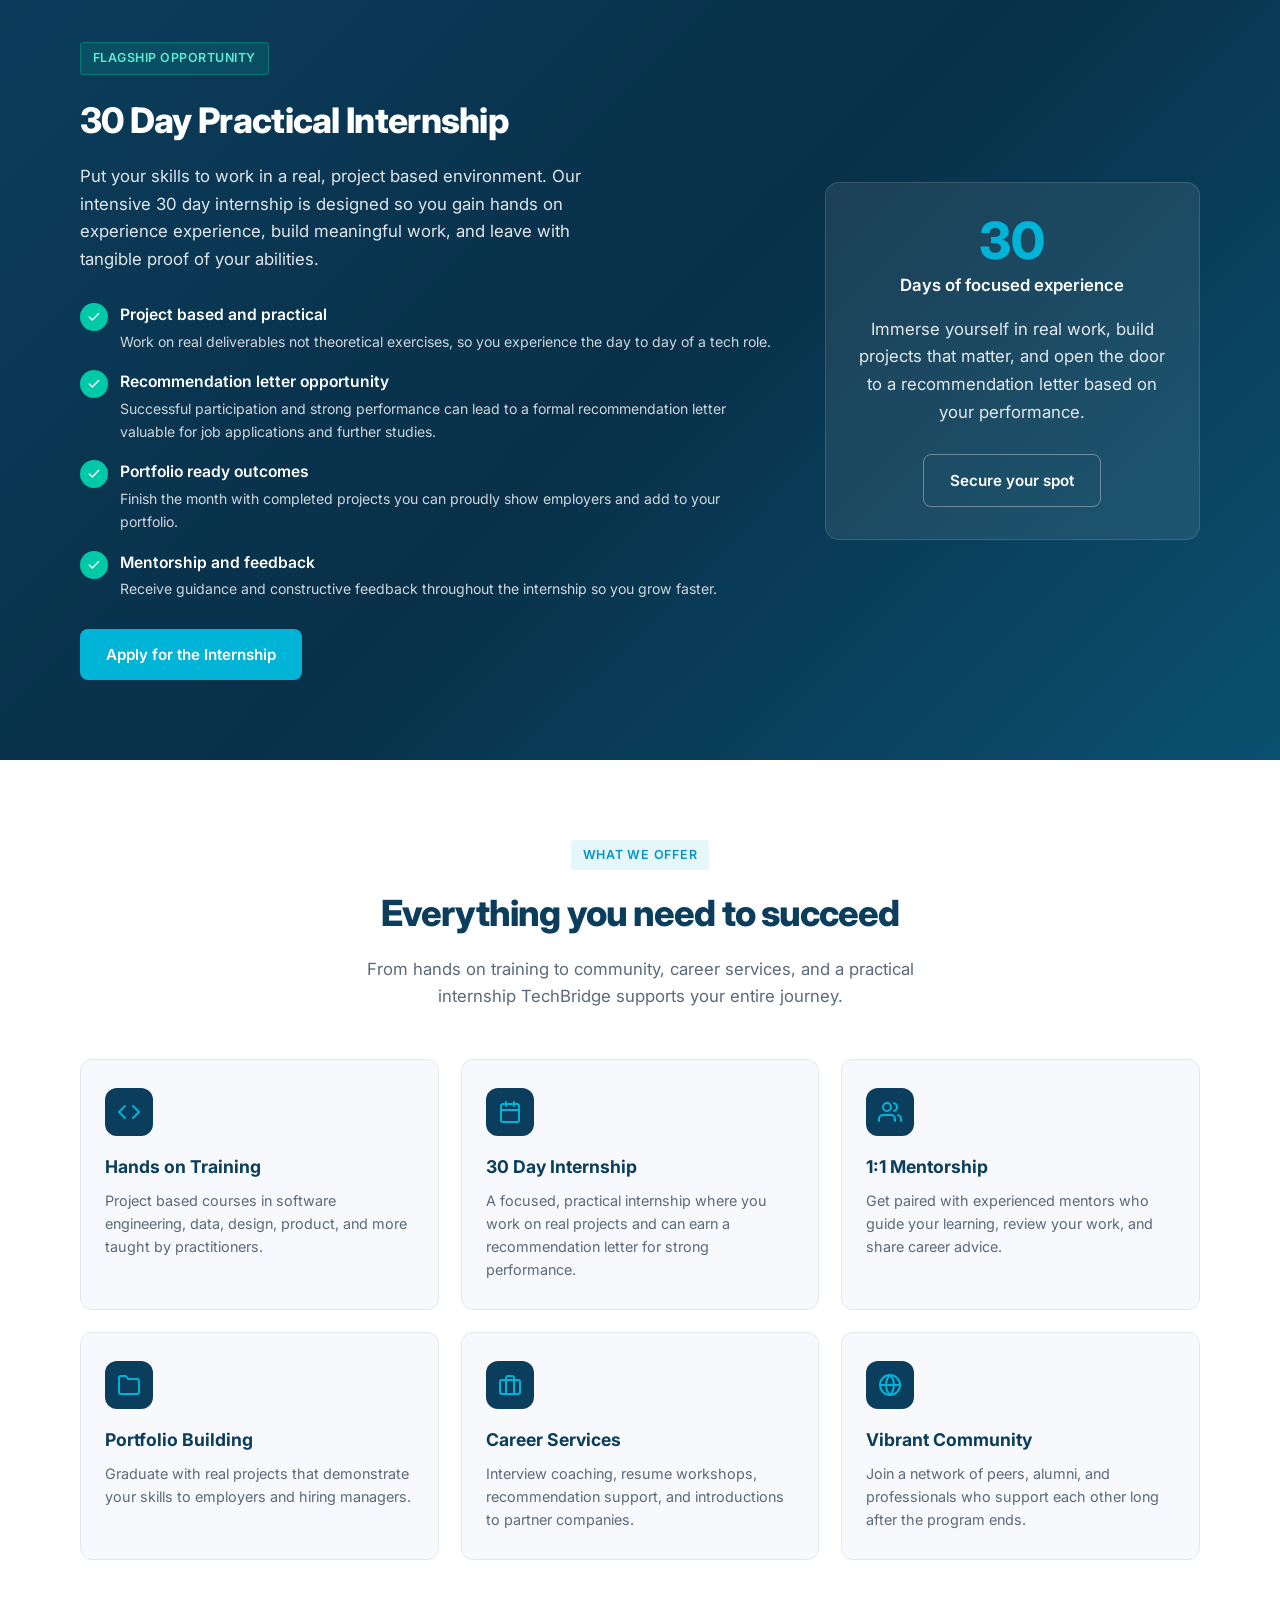
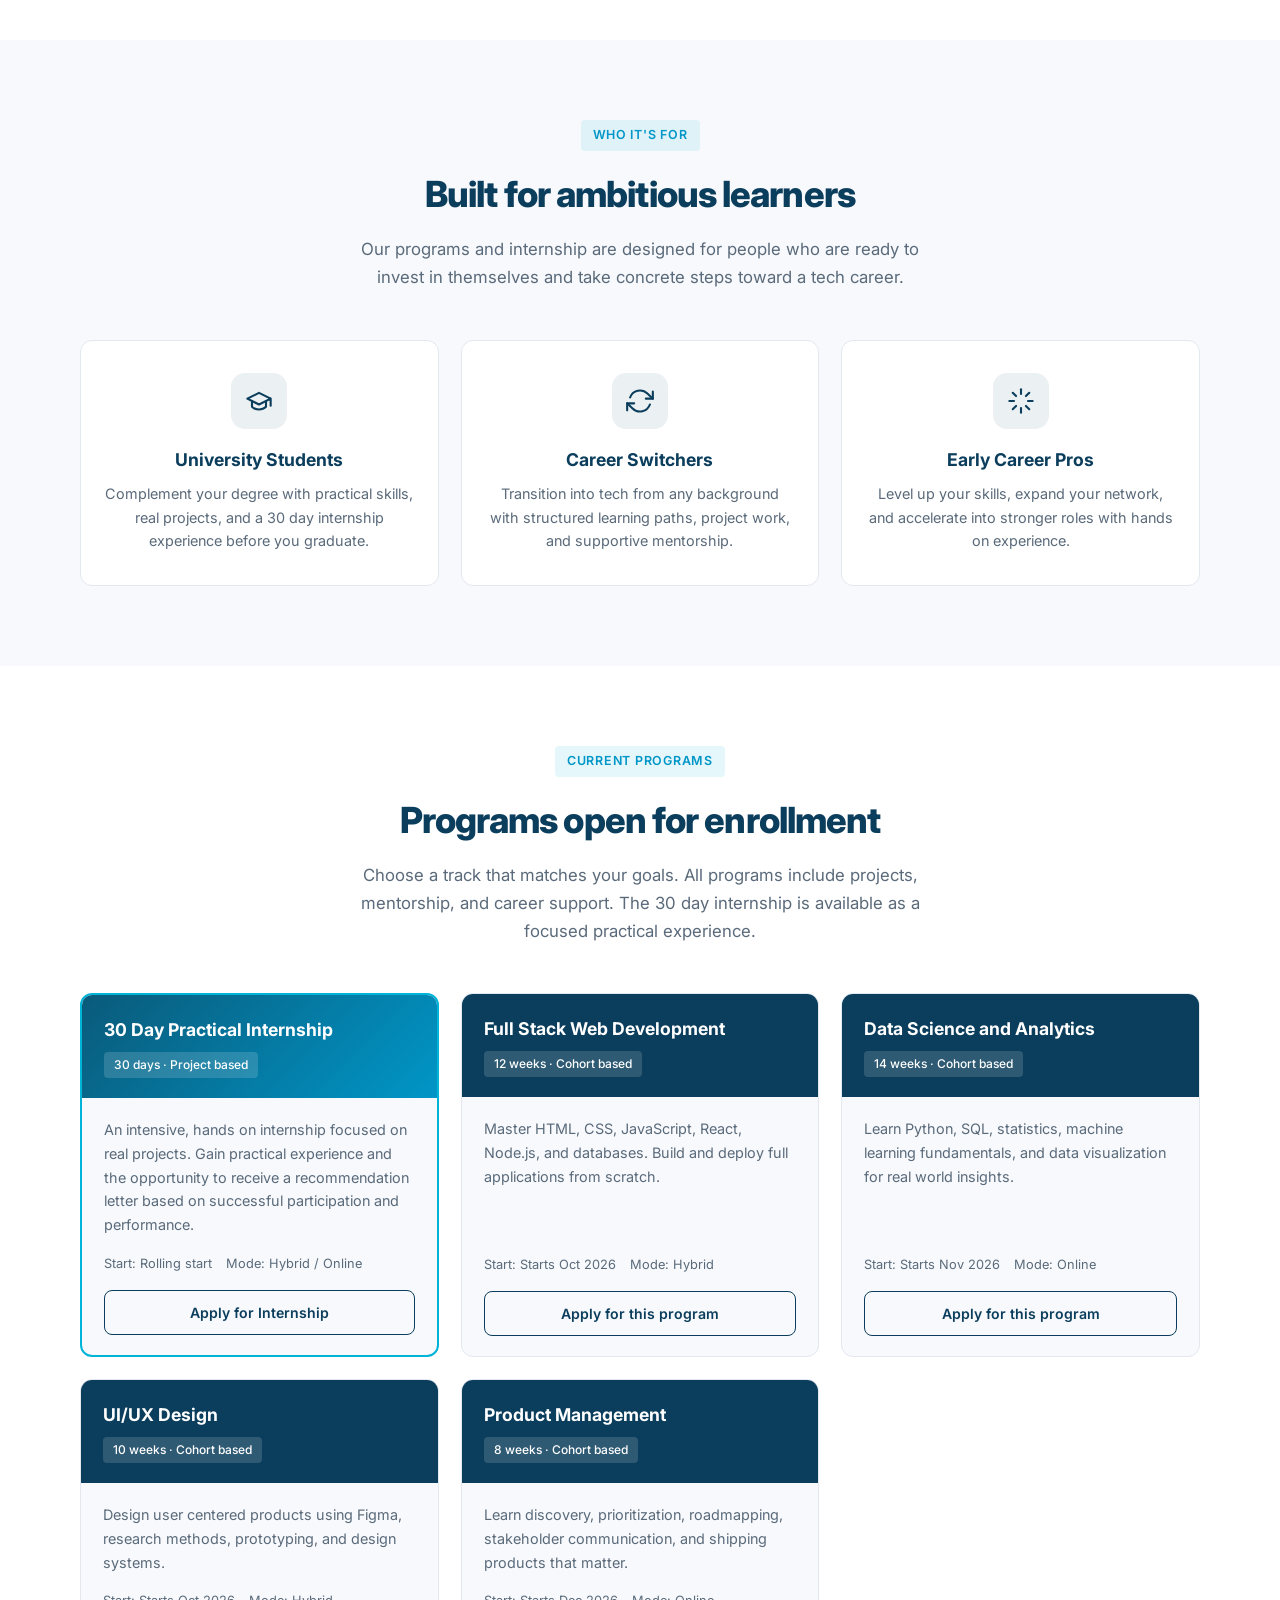
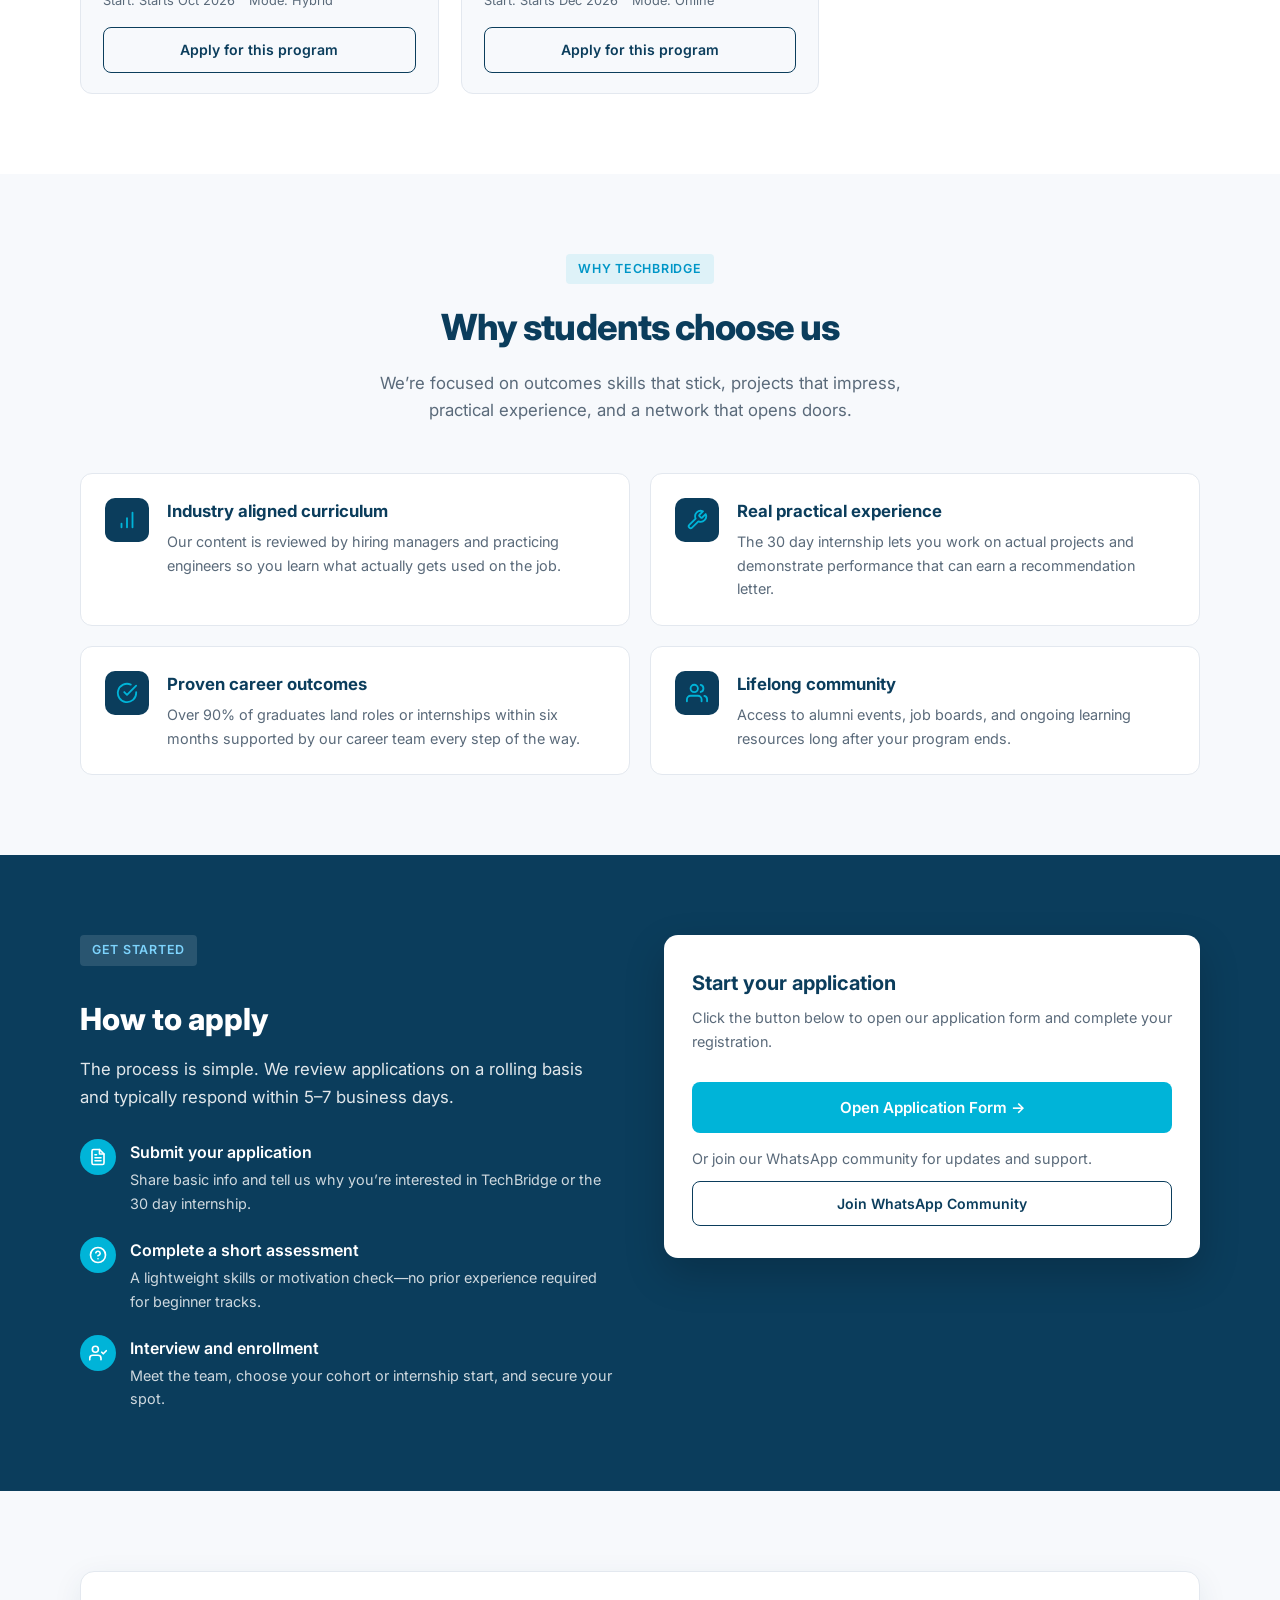
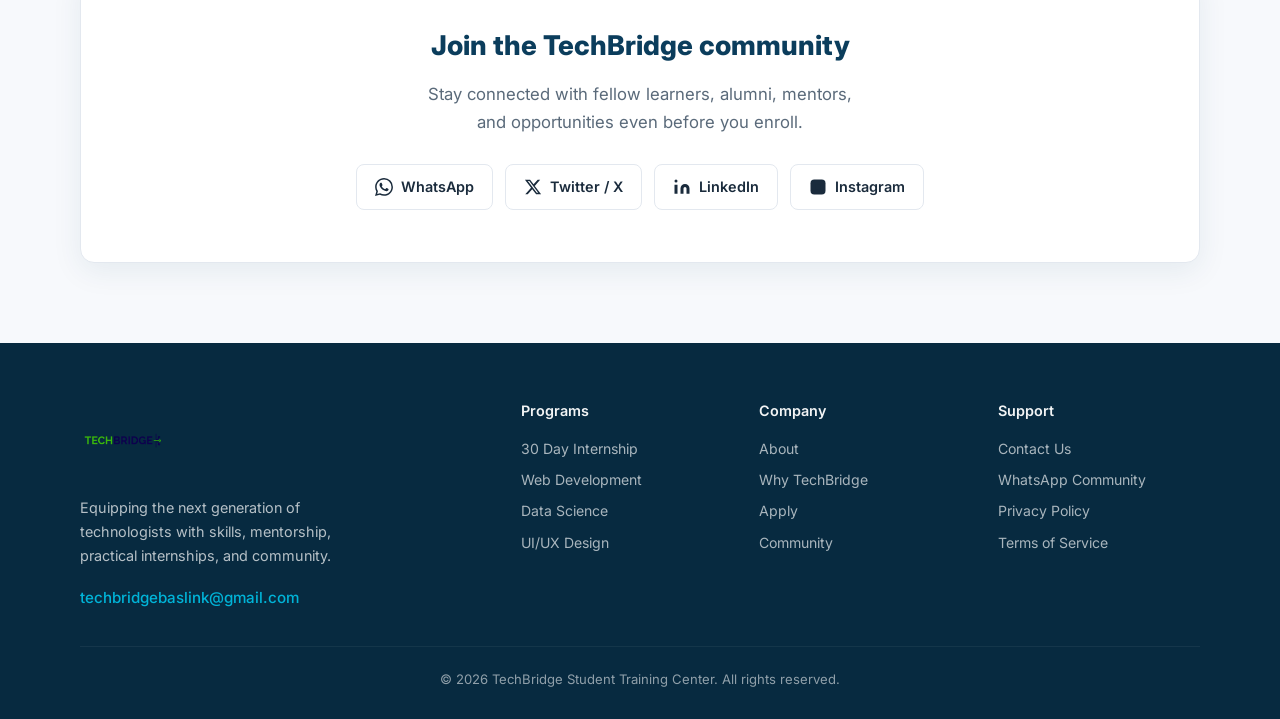
==== commit e4cdc8c8: "Folder created for css and image" ====
--- a/index.html
+++ b/index.html
@@ -10,7 +10,7 @@
 <link rel="icon" href="data:image/svg+xml,<svg xmlns='http://www.w3.org/2000/svg' viewBox='0 0 100 100'></svg>">
   <link rel="preconnect" href="https://fonts.googleapis.com" />
   <link rel="preconnect" href="https://fonts.gstatic.com" crossorigin />
-  <link rel="stylesheet" href="index.css">
+  <link rel="stylesheet" href="css/index.css">
   <link href="https://fonts.googleapis.com/css2?family=Inter:wght@400;500;600;700;800&display=swap" rel="stylesheet" />
 
 </head>
@@ -20,7 +20,7 @@
   <nav class="navbar" id="navbar">
     <div class="nav-container">
       <a href="#" class="logo">
-        <img src="./techbridge-logo (1).png" alt="TechBridge" height="36" />
+        <img src="./img/techbridge-logo (1).png" alt="TechBridge" height="36" />
       </a>
       <ul class="navbar-links" id="navbarLinks">
         <li><a href="#about">About</a></li>
@@ -49,7 +49,7 @@
       </div>
       <div class="hero-image">
         <img 
-          src="./techbridge-hero().png" 
+          src="./img/techbridge-hero().png" 
           alt="Students collaborating on tech projects at TechBridge" 
           width="640" 
           height="480"
@@ -475,7 +475,7 @@
     <div class="footer-grid">
       <div class="footer-brand">
         <a href="#" class="logo">
-          <img src="./techbridge-logo (1).png" alt="TechBridge" height="36" />
+          <img src="./img/techbridge-logo (1).png" alt="TechBridge" height="36" />
         </a>
         <p>Equipping the next generation of technologists with skills, mentorship, practical internships, and community.</p>
         <div class="footer-contact">
--- a/css/index.css
+++ b/css/index.css
@@ -0,0 +1,1152 @@
+:root {
+  --navy: #0b3d5c;
+  --navy-dark: #072a40;
+  --cyan: #00b4d8;
+  --cyan-dark: #0096c7;
+  --teal: #00c9a7;
+  --bg: #f7f9fc;
+  --white: #ffffff;
+  --text: #1a2b3c;
+  --muted: #5a6a7a;
+  --border: #e3e8ef;
+  --shadow: 0 8px 30px rgba(11, 61, 92, 0.08);
+  --radius: 12px;
+}
+
+* {
+  margin: 0;
+  padding: 0;
+  box-sizing: border-box;
+}
+
+html {
+  scroll-behavior: smooth;
+}
+
+body {
+  font-family: 'Inter', system-ui, -apple-system, sans-serif;
+  color: var(--text);
+  background: var(--bg);
+  line-height: 1.65;
+  -webkit-font-smoothing: antialiased;
+}
+
+a {
+  text-decoration: none;
+  color: inherit;
+}
+
+img {
+  max-width: 100%;
+  display: block;
+}
+
+/* ========== NAVBAR ========== */
+.navbar {
+  position: fixed;
+  top: 0;
+  left: 0;
+  right: 0;
+  z-index: 1000;
+  background: rgba(255, 255, 255, 0.95);
+  backdrop-filter: blur(10px);
+  border-bottom: 1px solid var(--border);
+  transition: box-shadow 0.25s ease;
+}
+
+.navbar.scrolled {
+  box-shadow: 0 2px 16px rgba(0, 0, 0, 0.06);
+}
+
+.nav-container {
+  max-width: 1120px;
+  margin: 0 auto;
+  padding: 0 24px;
+  height: 68px;
+  display: flex;
+  align-items: center;
+  justify-content: space-between;
+}
+
+.logo {
+  display: flex;
+  align-items: center;
+  gap: 0;
+  font-weight: 800;
+  font-size: 1.25rem;
+  color: var(--navy);
+  letter-spacing: -0.02em;
+}
+
+.logo img {
+  height: 85px;
+  width: auto;
+  display: block;
+  object-fit: contain;
+}
+
+.logo-text {
+  display: none;
+}
+
+.navbar-links {
+  display: flex;
+  align-items: center;
+  gap: 28px;
+  list-style: none;
+}
+
+.navbar-links a {
+  font-size: 0.925rem;
+  font-weight: 500;
+  color: var(--text);
+  transition: color 0.2s;
+}
+
+.navbar-links a:hover {
+  color: var(--cyan-dark);
+}
+
+.nav-cta {
+  background: var(--navy) !important;
+  color: #fff !important;
+  padding: 9px 20px;
+  border-radius: 8px;
+  font-weight: 600;
+  transition: background 0.2s, transform 0.2s;
+}
+
+.nav-cta:hover {
+  background: var(--navy-dark) !important;
+  transform: translateY(-1px);
+}
+
+.mobile-toggle {
+  display: none;
+  background: none;
+  border: none;
+  cursor: pointer;
+  padding: 6px;
+  z-index: 1001;
+}
+
+.mobile-toggle span {
+  display: block;
+  width: 22px;
+  height: 2px;
+  background: var(--navy);
+  margin: 5px 0;
+  border-radius: 1px;
+  transition: all 0.3s ease;
+}
+
+/* Hamburger → X animation */
+.mobile-toggle.active span:nth-child(1) {
+  transform: translateY(7px) rotate(45deg);
+}
+.mobile-toggle.active span:nth-child(2) {
+  opacity: 0;
+}
+.mobile-toggle.active span:nth-child(3) {
+  transform: translateY(-7px) rotate(-45deg);
+}
+
+/* ========== HERO ========== */
+.hero {
+  padding: 130px 24px 90px;
+  background: var(--navy);
+  color: #fff;
+  position: relative;
+  overflow: hidden;
+}
+
+.hero::after {
+  content: '';
+  position: absolute;
+  top: -30%;
+  right: -15%;
+  width: 600px;
+  height: 600px;
+  background: radial-gradient(circle, rgba(0, 180, 216, 0.18) 0%, transparent 70%);
+  pointer-events: none;
+}
+
+.hero-content {
+  max-width: 1120px;
+  margin: 0 auto;
+  position: relative;
+  z-index: 1;
+  display: grid;
+  grid-template-columns: 1.15fr 0.85fr;
+  gap: 48px;
+  align-items: center;
+}
+
+.hero-badge {
+  display: inline-block;
+  background: rgba(255, 255, 255, 0.1);
+  border: 1px solid rgba(255, 255, 255, 0.18);
+  padding: 6px 14px;
+  border-radius: 6px;
+  font-size: 0.8rem;
+  font-weight: 500;
+  letter-spacing: 0.02em;
+  margin-bottom: 22px;
+  color: rgba(255, 255, 255, 0.9);
+}
+
+.hero h1 {
+  font-size: clamp(2.3rem, 4.5vw, 3.15rem);
+  font-weight: 800;
+  line-height: 1.15;
+  letter-spacing: -0.03em;
+  margin-bottom: 18px;
+}
+
+.hero h1 span {
+  color: var(--cyan);
+}
+
+.hero p {
+  font-size: 1.1rem;
+  opacity: 0.88;
+  max-width: 480px;
+  margin-bottom: 32px;
+  line-height: 1.7;
+}
+
+.hero-buttons {
+  display: flex;
+  gap: 14px;
+  flex-wrap: wrap;
+}
+
+.btn {
+  display: inline-flex;
+  align-items: center;
+  justify-content: center;
+  gap: 8px;
+  padding: 13px 26px;
+  border-radius: 8px;
+  font-weight: 600;
+  font-size: 0.95rem;
+  transition: all 0.2s ease;
+  border: none;
+  cursor: pointer;
+}
+
+.btn-primary {
+  background: var(--cyan);
+  color: #fff;
+}
+
+.btn-primary:hover {
+  background: var(--cyan-dark);
+  transform: translateY(-1px);
+}
+
+.btn-secondary {
+  background: transparent;
+  color: #fff;
+  border: 1.5px solid rgba(255, 255, 255, 0.35);
+}
+
+.btn-secondary:hover {
+  border-color: #fff;
+  background: rgba(255, 255, 255, 0.08);
+}
+
+.hero-image {
+  position: relative;
+  border-radius: 16px;
+  overflow: hidden;
+  box-shadow: 0 25px 50px rgba(0, 0, 0, 0.35);
+  aspect-ratio: 4 / 3;
+}
+
+.hero-image img {
+  width: 100%;
+  height: 100%;
+  object-fit: cover;
+  display: block;
+}
+
+.hero-image-overlay {
+  position: absolute;
+  inset: 0;
+  background: linear-gradient(to top, rgba(11, 61, 92, 0.55) 0%, transparent 50%);
+  pointer-events: none;
+}
+
+.hero-image-caption {
+  position: absolute;
+  bottom: 18px;
+  left: 18px;
+  right: 18px;
+  color: #fff;
+  font-size: 0.85rem;
+  font-weight: 500;
+  opacity: 0.95;
+  text-shadow: 0 1px 4px rgba(0,0,0,0.4);
+}
+
+/* ========== SECTIONS ========== */
+section {
+  padding: 80px 24px;
+}
+
+.container {
+  max-width: 1120px;
+  margin: 0 auto;
+}
+
+.section-header {
+  text-align: center;
+  max-width: 580px;
+  margin: 0 auto 48px;
+}
+
+.section-label {
+  display: inline-block;
+  font-size: 0.78rem;
+  font-weight: 600;
+  text-transform: uppercase;
+  letter-spacing: 0.06em;
+  color: var(--cyan-dark);
+  background: rgba(0, 180, 216, 0.1);
+  padding: 5px 12px;
+  border-radius: 4px;
+  margin-bottom: 14px;
+}
+
+.section-header h2 {
+  font-size: clamp(1.7rem, 3.5vw, 2.25rem);
+  font-weight: 800;
+  color: var(--navy);
+  letter-spacing: -0.025em;
+  margin-bottom: 12px;
+}
+
+.section-header p {
+  color: var(--muted);
+  font-size: 1.05rem;
+}
+
+/* ========== ABOUT ========== */
+.about-grid {
+  display: grid;
+  grid-template-columns: 1fr 1fr;
+  gap: 56px;
+  align-items: start;
+}
+
+.about-content h3 {
+  font-size: 1.35rem;
+  font-weight: 700;
+  color: var(--navy);
+  margin-bottom: 14px;
+}
+
+.about-content > p {
+  color: var(--muted);
+  margin-bottom: 16px;
+  font-size: 1rem;
+}
+
+.about-features {
+  margin-top: 28px;
+  display: flex;
+  flex-direction: column;
+  gap: 18px;
+}
+
+.feature-item {
+  display: flex;
+  gap: 14px;
+  align-items: flex-start;
+}
+
+.feature-icon {
+  width: 40px;
+  height: 40px;
+  background: var(--navy);
+  border-radius: 10px;
+  display: flex;
+  align-items: center;
+  justify-content: center;
+  flex-shrink: 0;
+}
+.feature-icon svg {
+  width: 20px;
+  height: 20px;
+  stroke: var(--cyan);
+  fill: none;
+  stroke-width: 2;
+  stroke-linecap: round;
+  stroke-linejoin: round;
+}
+
+.feature-item h4 {
+  font-size: 0.98rem;
+  font-weight: 600;
+  margin-bottom: 2px;
+  color: var(--text);
+}
+
+.feature-item p {
+  font-size: 0.88rem;
+  color: var(--muted);
+  margin: 0;
+}
+
+.about-visual {
+  background: linear-gradient(145deg, var(--navy), #0a5a7a);
+  border-radius: 16px;
+  height: 380px;
+  display: flex;
+  align-items: center;
+  justify-content: center;
+  position: relative;
+  overflow: hidden;
+}
+
+.about-visual-inner {
+  text-align: center;
+  color: #fff;
+  padding: 32px;
+}
+
+.about-visual-inner .big {
+  font-size: 3.5rem;
+  font-weight: 800;
+  color: var(--cyan);
+  line-height: 1;
+}
+
+.about-visual-inner .sub {
+  font-size: 1.05rem;
+  opacity: 0.85;
+  margin-top: 8px;
+}
+
+/* ========== INTERNSHIP ========== */
+.internship {
+  background: var(--navy);
+  color: #fff;
+  padding: 80px 24px;
+  position: relative;
+  overflow: hidden;
+}
+
+.internship::before {
+  content: '';
+  position: absolute;
+  inset: 0;
+  background-image: url('./techbridge-intshp.jpg');
+  background-size: cover;
+  background-position: center;
+  opacity: 0.45;
+  z-index: 0;
+}
+
+.internship::after {
+  content: '';
+  position: absolute;
+  inset: 0;
+  background: linear-gradient(135deg, rgba(11, 61, 92, 0.75) 0%, rgba(7, 42, 64, 0.70) 50%, rgba(10, 90, 122, 0.68) 100%);
+  z-index: 0;
+}
+
+.internship .container {
+  position: relative;
+  z-index: 1;
+}
+
+.internship-grid {
+  display: grid;
+  grid-template-columns: 1.3fr 0.7fr;
+  gap: 48px;
+  align-items: center;
+}
+
+.internship-badge {
+  display: inline-block;
+  background: rgba(0, 201, 167, 0.15);
+  border: 1px solid rgba(0, 201, 167, 0.35);
+  color: #5eead4;
+  font-size: 0.78rem;
+  font-weight: 600;
+  padding: 5px 12px;
+  border-radius: 4px;
+  margin-bottom: 16px;
+  text-transform: uppercase;
+  letter-spacing: 0.04em;
+}
+
+.internship h2 {
+  font-size: clamp(1.7rem, 3.5vw, 2.2rem);
+  font-weight: 800;
+  letter-spacing: -0.02em;
+  margin-bottom: 14px;
+}
+
+.internship > .container > .internship-grid > div > p {
+  opacity: 0.88;
+  font-size: 1.05rem;
+  margin-bottom: 28px;
+  max-width: 520px;
+}
+
+.internship-benefits {
+  display: flex;
+  flex-direction: column;
+  gap: 16px;
+  margin-bottom: 28px;
+}
+
+.benefit {
+  display: flex;
+  gap: 12px;
+  align-items: flex-start;
+}
+
+.benefit-check {
+  width: 28px;
+  height: 28px;
+  background: var(--teal);
+  border-radius: 50%;
+  display: flex;
+  align-items: center;
+  justify-content: center;
+  flex-shrink: 0;
+  margin-top: 1px;
+}
+.benefit-check svg {
+  width: 14px;
+  height: 14px;
+  stroke: #fff;
+  fill: none;
+  stroke-width: 2.5;
+  stroke-linecap: round;
+  stroke-linejoin: round;
+}
+
+.benefit h4 {
+  font-size: 0.98rem;
+  font-weight: 600;
+  margin-bottom: 2px;
+}
+
+.benefit p {
+  font-size: 0.88rem;
+  opacity: 0.8;
+  margin: 0;
+}
+
+.internship-card {
+  background: rgba(255, 255, 255, 0.08);
+  border: 1px solid rgba(255, 255, 255, 0.12);
+  border-radius: 14px;
+  padding: 32px 28px;
+  text-align: center;
+}
+
+.internship-card .days {
+  font-size: 3.2rem;
+  font-weight: 800;
+  color: var(--cyan);
+  line-height: 1;
+}
+
+.internship-card .days-label {
+  font-size: 1.05rem;
+  font-weight: 600;
+  margin: 6px 0 16px;
+}
+
+.internship-card p {
+  font-size: 0.9rem;
+  opacity: 0.8;
+  margin-bottom: 22px;
+}
+
+/* ========== OFFERINGS ========== */
+.offerings {
+  background: var(--white);
+}
+
+.cards-grid {
+  display: grid;
+  grid-template-columns: repeat(3, 1fr);
+  gap: 22px;
+}
+
+.card {
+  background: var(--bg);
+  border: 1px solid var(--border);
+  border-radius: var(--radius);
+  padding: 28px 24px;
+  transition: transform 0.2s, box-shadow 0.2s;
+}
+
+.card:hover {
+  transform: translateY(-4px);
+  box-shadow: var(--shadow);
+}
+
+.card-icon {
+  width: 48px;
+  height: 48px;
+  background: var(--navy);
+  border-radius: 12px;
+  display: flex;
+  align-items: center;
+  justify-content: center;
+  margin-bottom: 16px;
+}
+.card-icon svg {
+  width: 24px;
+  height: 24px;
+  stroke: var(--cyan);
+  fill: none;
+  stroke-width: 2;
+  stroke-linecap: round;
+  stroke-linejoin: round;
+}
+
+.card h3 {
+  font-size: 1.1rem;
+  font-weight: 700;
+  color: var(--navy);
+  margin-bottom: 8px;
+}
+
+.card p {
+  font-size: 0.9rem;
+  color: var(--muted);
+  line-height: 1.6;
+}
+
+/* ========== AUDIENCE ========== */
+.audience-grid {
+  display: grid;
+  grid-template-columns: repeat(3, 1fr);
+  gap: 22px;
+}
+
+.audience-card {
+  background: var(--white);
+  border: 1px solid var(--border);
+  border-radius: var(--radius);
+  padding: 32px 24px;
+  text-align: center;
+  transition: border-color 0.2s, box-shadow 0.2s;
+}
+
+.audience-card:hover {
+  border-color: var(--cyan);
+  box-shadow: var(--shadow);
+}
+
+.audience-icon {
+  width: 56px;
+  height: 56px;
+  background: rgba(11, 61, 92, 0.08);
+  border-radius: 14px;
+  display: flex;
+  align-items: center;
+  justify-content: center;
+  margin: 0 auto 16px;
+}
+.audience-icon svg {
+  width: 28px;
+  height: 28px;
+  stroke: var(--navy);
+  fill: none;
+  stroke-width: 1.8;
+  stroke-linecap: round;
+  stroke-linejoin: round;
+}
+
+.audience-card h3 {
+  font-size: 1.1rem;
+  font-weight: 700;
+  color: var(--navy);
+  margin-bottom: 8px;
+}
+
+.audience-card p {
+  font-size: 0.9rem;
+  color: var(--muted);
+}
+
+/* ========== PROGRAMS ========== */
+.programs {
+  background: var(--white);
+}
+
+.program-card {
+  background: var(--bg);
+  border: 1px solid var(--border);
+  border-radius: var(--radius);
+  overflow: hidden;
+  display: flex;
+  flex-direction: column;
+  transition: transform 0.2s, box-shadow 0.2s;
+}
+
+.program-card:hover {
+  transform: translateY(-4px);
+  box-shadow: var(--shadow);
+}
+
+.program-card.featured {
+  border: 2px solid var(--cyan);
+}
+
+.program-header {
+  background: var(--navy);
+  color: #fff;
+  padding: 20px 22px;
+}
+
+.program-header.featured-header {
+  background: linear-gradient(135deg, #0a5a7a, var(--cyan-dark));
+}
+
+.program-header h3 {
+  font-size: 1.1rem;
+  font-weight: 700;
+  margin-bottom: 6px;
+}
+
+.program-tag {
+  display: inline-block;
+  background: rgba(255, 255, 255, 0.15);
+  font-size: 0.75rem;
+  font-weight: 500;
+  padding: 3px 10px;
+  border-radius: 4px;
+}
+
+.program-body {
+  padding: 20px 22px;
+  flex: 1;
+  display: flex;
+  flex-direction: column;
+}
+
+.program-body p {
+  font-size: 0.9rem;
+  color: var(--muted);
+  margin-bottom: 16px;
+  flex: 1;
+}
+
+.program-meta {
+  display: flex;
+  gap: 14px;
+  flex-wrap: wrap;
+  font-size: 0.8rem;
+  color: var(--muted);
+  margin-bottom: 16px;
+}
+
+.btn-outline {
+  display: inline-block;
+  text-align: center;
+  padding: 10px 18px;
+  border: 1.5px solid var(--navy);
+  border-radius: 8px;
+  font-weight: 600;
+  font-size: 0.88rem;
+  color: var(--navy);
+  transition: all 0.2s;
+}
+
+.btn-outline:hover {
+  background: var(--navy);
+  color: #fff;
+}
+
+/* ========== WHY ========== */
+.why-grid {
+  display: grid;
+  grid-template-columns: 1fr 1fr;
+  gap: 20px;
+}
+
+.why-item {
+  display: flex;
+  gap: 18px;
+  background: var(--white);
+  border: 1px solid var(--border);
+  border-radius: var(--radius);
+  padding: 24px;
+}
+
+.why-icon {
+  width: 44px;
+  height: 44px;
+  background: var(--navy);
+  border-radius: 10px;
+  display: flex;
+  align-items: center;
+  justify-content: center;
+  flex-shrink: 0;
+}
+.why-icon svg {
+  width: 22px;
+  height: 22px;
+  stroke: var(--cyan);
+  fill: none;
+  stroke-width: 2;
+  stroke-linecap: round;
+  stroke-linejoin: round;
+}
+
+.why-item h3 {
+  font-size: 1.05rem;
+  font-weight: 700;
+  color: var(--navy);
+  margin-bottom: 4px;
+}
+
+.why-item p {
+  font-size: 0.9rem;
+  color: var(--muted);
+}
+
+/* ========== APPLY ========== */
+.apply-section {
+  background: var(--navy);
+  color: #fff;
+}
+
+.apply-content {
+  display: grid;
+  grid-template-columns: 1fr 1fr;
+  gap: 48px;
+  align-items: start;
+}
+
+.apply-steps {
+  display: flex;
+  flex-direction: column;
+  gap: 22px;
+  margin-top: 28px;
+}
+
+.step {
+  display: flex;
+  gap: 14px;
+  align-items: flex-start;
+}
+
+.step-icon {
+  width: 36px;
+  height: 36px;
+  background: var(--cyan);
+  border-radius: 50%;
+  display: flex;
+  align-items: center;
+  justify-content: center;
+  flex-shrink: 0;
+}
+.step-icon svg {
+  width: 18px;
+  height: 18px;
+  stroke: #fff;
+  fill: none;
+  stroke-width: 2.2;
+  stroke-linecap: round;
+  stroke-linejoin: round;
+}
+
+.step h4 {
+  font-size: 1rem;
+  font-weight: 600;
+  margin-bottom: 2px;
+}
+
+.step p {
+  font-size: 0.9rem;
+  opacity: 0.8;
+}
+
+.apply-form-card {
+  background: #fff;
+  color: var(--text);
+  border-radius: 14px;
+  padding: 32px 28px;
+  box-shadow: 0 16px 40px rgba(0, 0, 0, 0.2);
+}
+
+.apply-form-card h3 {
+  font-size: 1.25rem;
+  font-weight: 700;
+  color: var(--navy);
+  margin-bottom: 6px;
+}
+
+.apply-form-card > p {
+  font-size: 0.9rem;
+  color: var(--muted);
+  margin-bottom: 22px;
+}
+
+.form-group {
+  margin-bottom: 16px;
+}
+
+.form-group label {
+  display: block;
+  font-size: 0.85rem;
+  font-weight: 500;
+  margin-bottom: 5px;
+  color: var(--text);
+}
+
+.form-group input,
+.form-group select {
+  width: 100%;
+  padding: 11px 14px;
+  border: 1px solid var(--border);
+  border-radius: 8px;
+  font-size: 0.95rem;
+  font-family: inherit;
+  background: var(--bg);
+  transition: border-color 0.2s;
+}
+
+.form-group input:focus,
+.form-group select:focus {
+  outline: none;
+  border-color: var(--cyan);
+}
+
+.btn-full {
+  width: 100%;
+  margin-top: 6px;
+}
+
+/* ========== COMMUNITY ========== */
+.community-cta {
+  background: var(--white);
+  border: 1px solid var(--border);
+  border-radius: 14px;
+  padding: 52px 36px;
+  text-align: center;
+  box-shadow: var(--shadow);
+}
+
+.community-cta h2 {
+  font-size: 1.7rem;
+  font-weight: 800;
+  color: var(--navy);
+  margin-bottom: 12px;
+}
+
+.community-cta p {
+  color: var(--muted);
+  max-width: 440px;
+  margin: 0 auto 28px;
+  font-size: 1.05rem;
+}
+
+.social-links {
+  display: flex;
+  gap: 12px;
+  justify-content: center;
+  flex-wrap: wrap;
+}
+
+.social-btn {
+  display: inline-flex;
+  align-items: center;
+  gap: 8px;
+  padding: 10px 18px;
+  border: 1.5px solid var(--border);
+  border-radius: 8px;
+  font-weight: 600;
+  font-size: 0.9rem;
+  color: var(--text);
+  transition: all 0.2s;
+}
+.social-btn svg {
+  width: 18px;
+  height: 18px;
+  fill: currentColor;
+}
+.social-btn:hover {
+  border-color: var(--cyan);
+  color: var(--cyan-dark);
+}
+
+/* ========== FOOTER ========== */
+footer {
+  background: var(--navy-dark);
+  color: #fff;
+  padding: 56px 24px 28px;
+}
+
+.footer-grid {
+  max-width: 1120px;
+  margin: 0 auto 36px;
+  display: grid;
+  grid-template-columns: 2fr 1fr 1fr 1fr;
+  gap: 36px;
+}
+
+.footer-brand .logo {
+  color: #fff;
+  margin-bottom: 12px;
+}
+
+.footer-brand p {
+  font-size: 0.9rem;
+  opacity: 0.7;
+  max-width: 260px;
+  margin-bottom: 16px;
+}
+
+.footer-contact a {
+  color: var(--cyan);
+  font-size: 0.95rem;
+  font-weight: 500;
+}
+
+.footer-contact a:hover {
+  text-decoration: underline;
+}
+
+.footer-col h4 {
+  font-size: 0.9rem;
+  font-weight: 600;
+  margin-bottom: 14px;
+  opacity: 0.95;
+}
+
+.footer-col ul {
+  list-style: none;
+}
+
+.footer-col a {
+  display: block;
+  font-size: 0.88rem;
+  opacity: 0.65;
+  margin-bottom: 8px;
+  transition: opacity 0.2s;
+}
+
+.footer-col a:hover {
+  opacity: 1;
+  color: var(--cyan);
+}
+
+.footer-bottom {
+  max-width: 1120px;
+  margin: 0 auto;
+  padding-top: 22px;
+  border-top: 1px solid rgba(255, 255, 255, 0.1);
+  text-align: center;
+  font-size: 0.82rem;
+  opacity: 0.55;
+}
+
+/* ========== ANIMATIONS ========== */
+.fade-up {
+  opacity: 0;
+  transform: translateY(24px);
+  transition: opacity 0.55s ease, transform 0.55s ease;
+}
+
+.fade-up.visible {
+  opacity: 1;
+  transform: translateY(0);
+}
+
+/* ========== RESPONSIVE ========== */
+@media (max-width: 900px) {
+  .navbar-links {
+    display: none;
+    position: absolute;
+    top: 68px;
+    left: 0;
+    right: 0;
+    background: #fff;
+    flex-direction: column;
+    align-items: stretch;
+    gap: 0;
+    padding: 12px 0;
+    border-bottom: 1px solid var(--border);
+    box-shadow: 0 12px 30px rgba(0, 0, 0, 0.08);
+    z-index: 999;
+  }
+
+  .navbar-links.active {
+    display: flex;
+  }
+
+  .navbar-links li {
+    width: 100%;
+  }
+
+  .navbar-links a {
+    display: block;
+    padding: 14px 24px;
+    font-size: 1rem;
+  }
+
+  .navbar-links .nav-cta {
+    margin: 8px 24px 12px;
+    text-align: center;
+  }
+
+  .mobile-toggle {
+    display: block;
+  }
+
+  .hero-content,
+  .about-grid,
+  .internship-grid,
+  .apply-content {
+    grid-template-columns: 1fr;
+  }
+
+  .hero {
+    padding: 110px 24px 70px;
+  }
+
+  .cards-grid,
+  .audience-grid {
+    grid-template-columns: 1fr;
+  }
+
+  .why-grid {
+    grid-template-columns: 1fr;
+  }
+
+  .footer-grid {
+    grid-template-columns: 1fr 1fr;
+  }
+
+  .hero-image {
+    max-width: 480px;
+    margin: 0 auto;
+  }
+}
+
+@media (max-width: 560px) {
+  .footer-grid {
+    grid-template-columns: 1fr;
+  }
+
+  .hero-buttons {
+    flex-direction: column;
+  }
+
+  .btn {
+    width: 100%;
+  }
+}
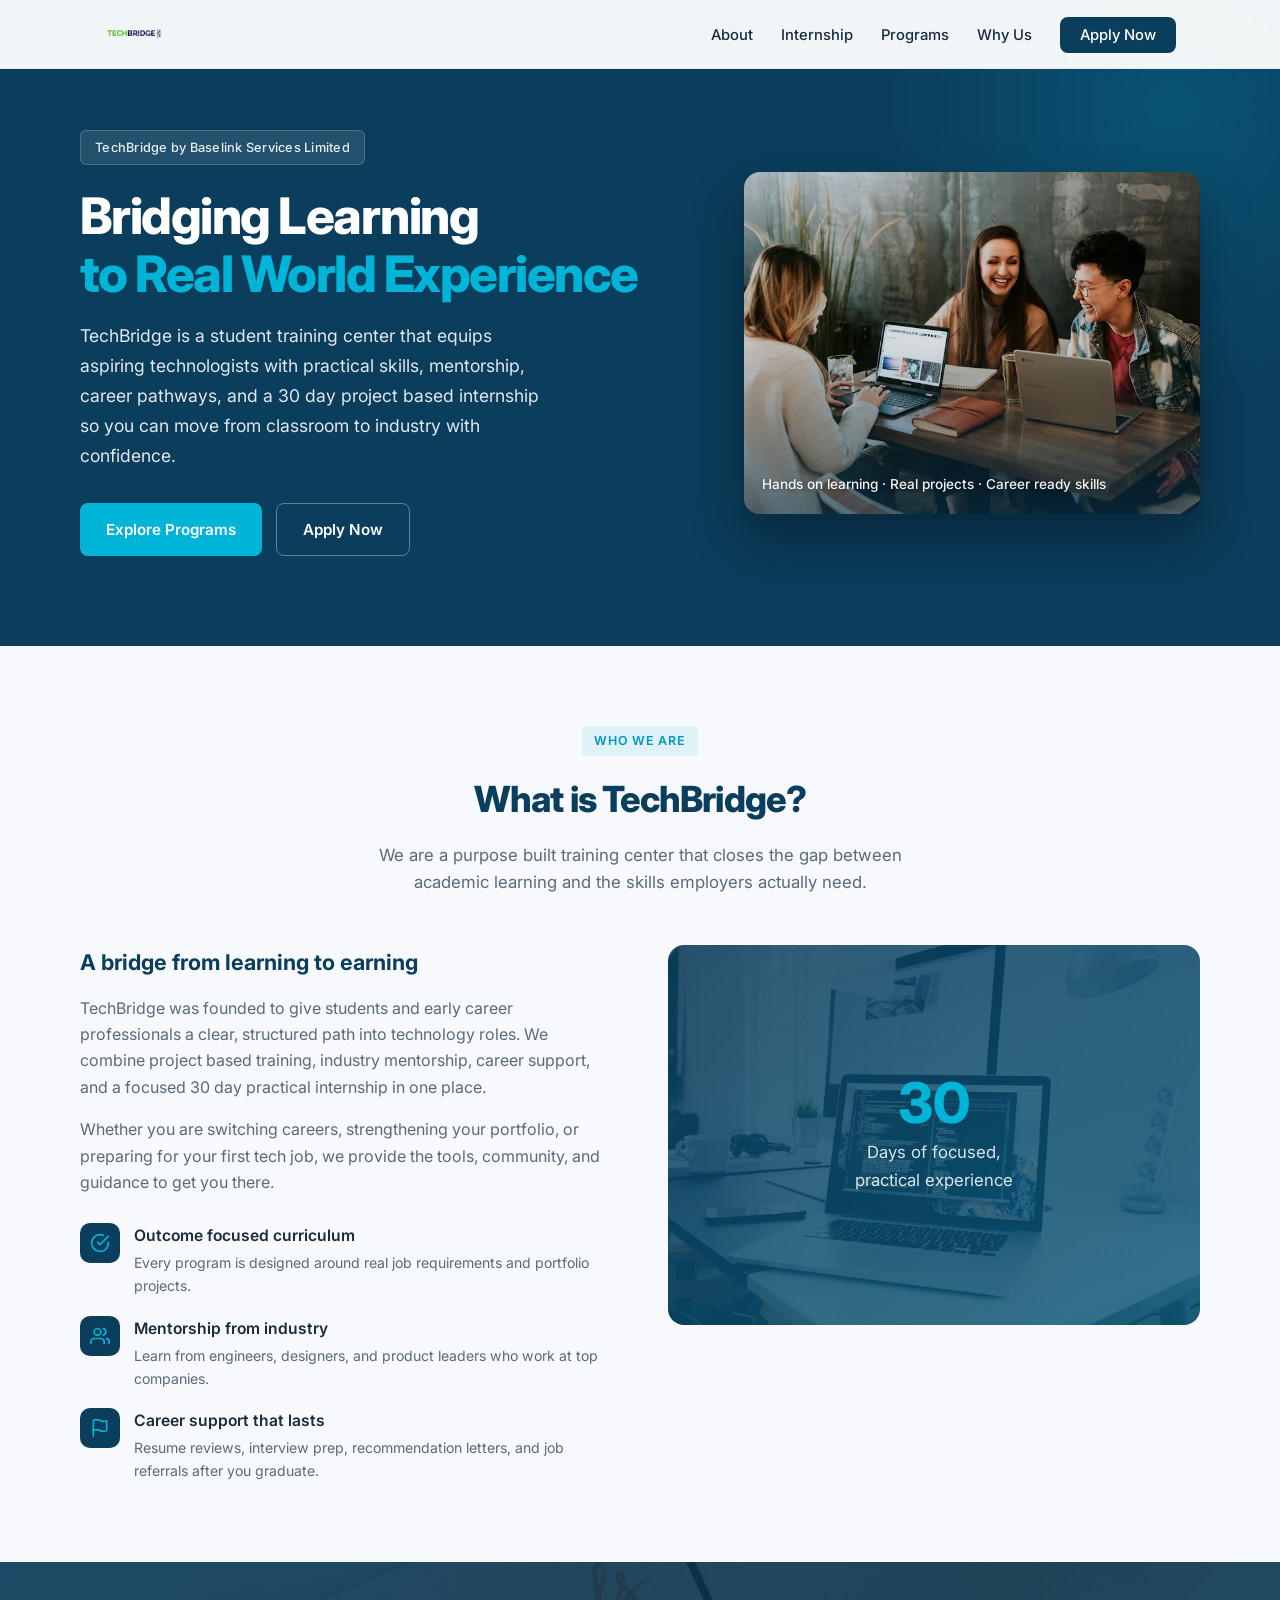
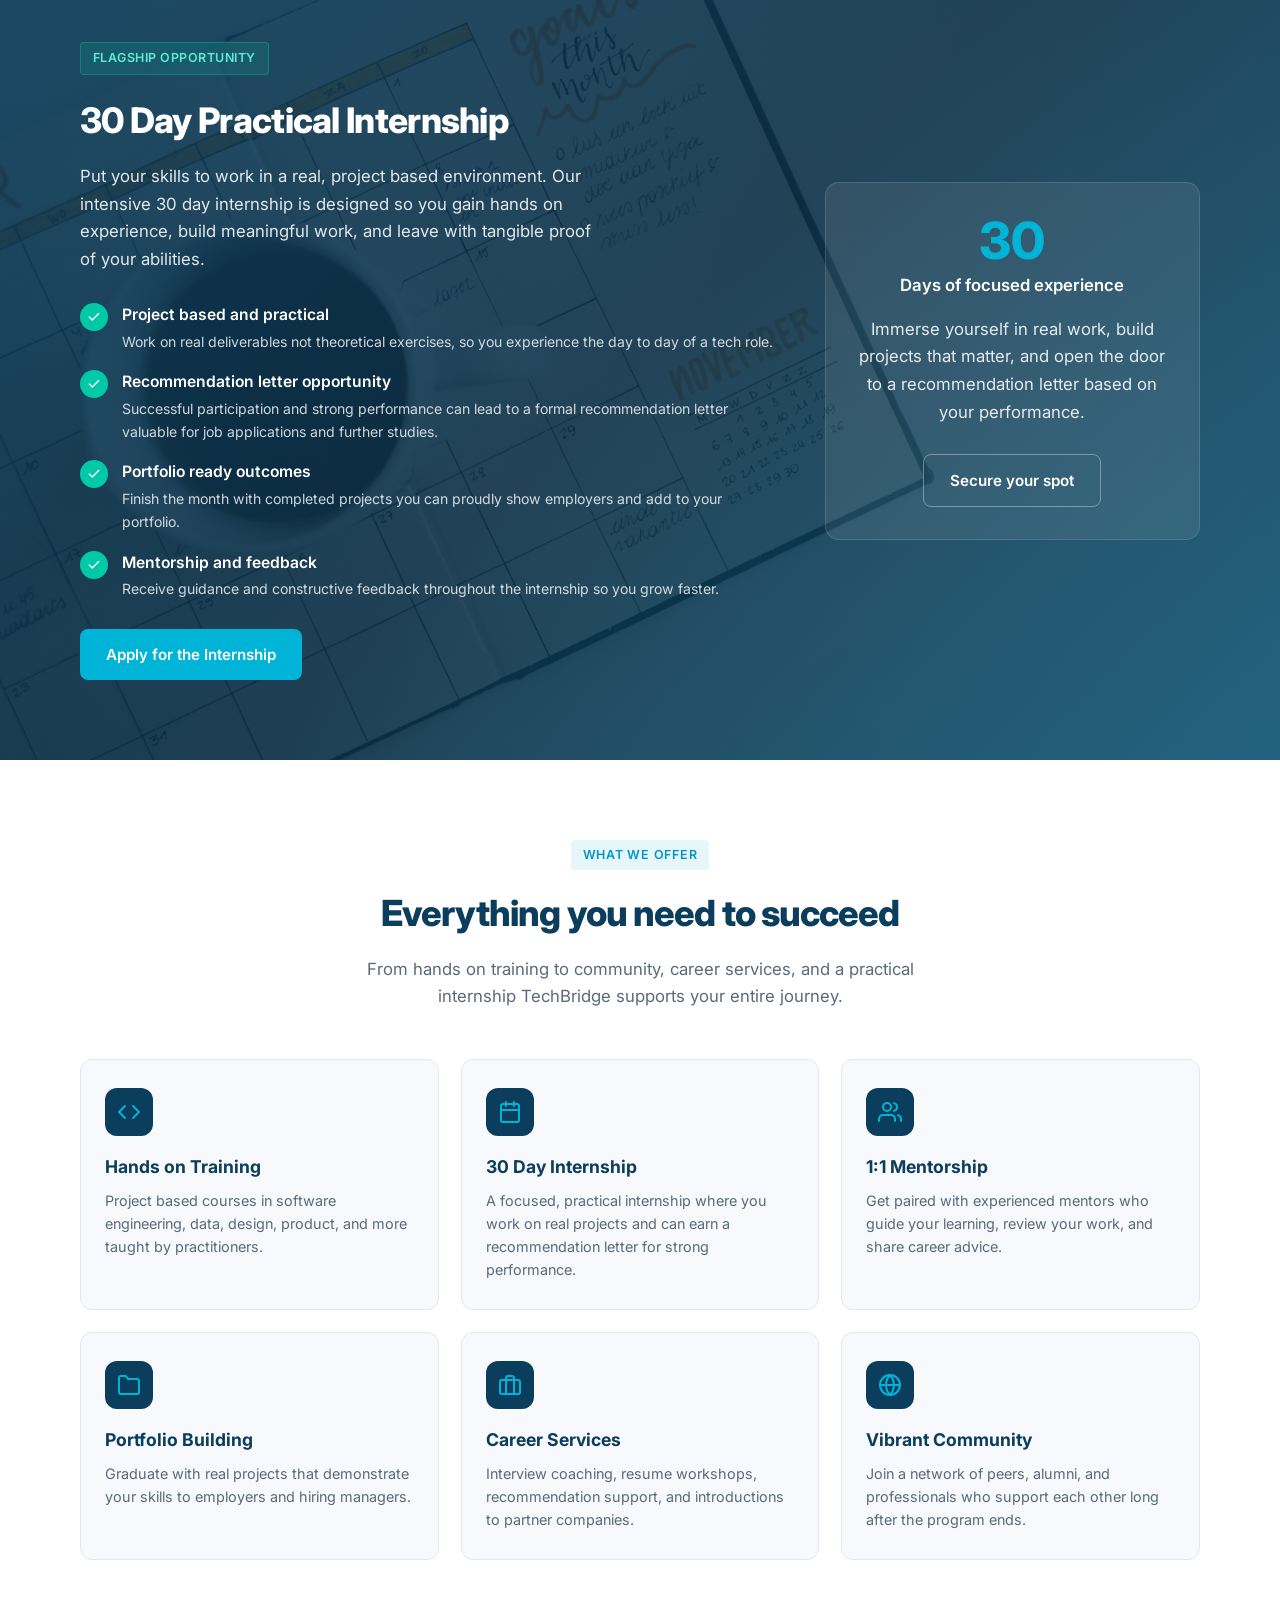
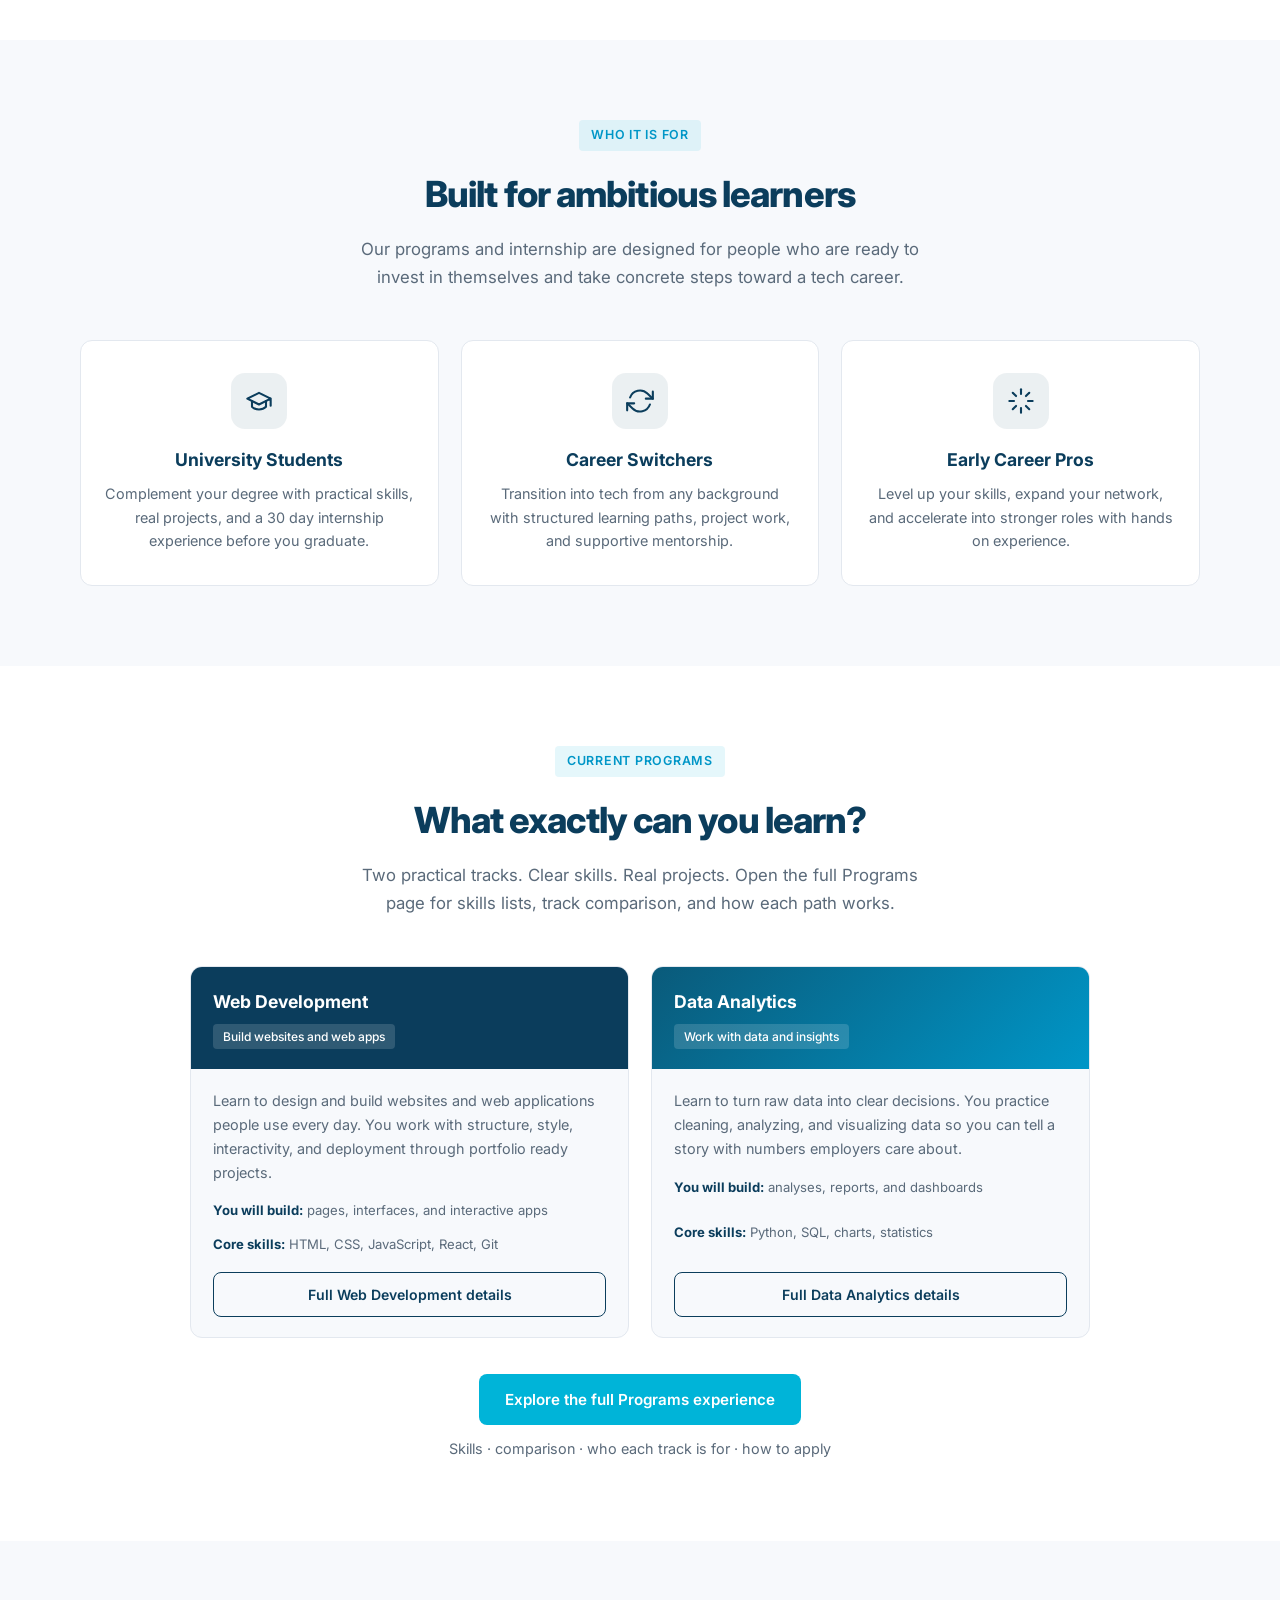
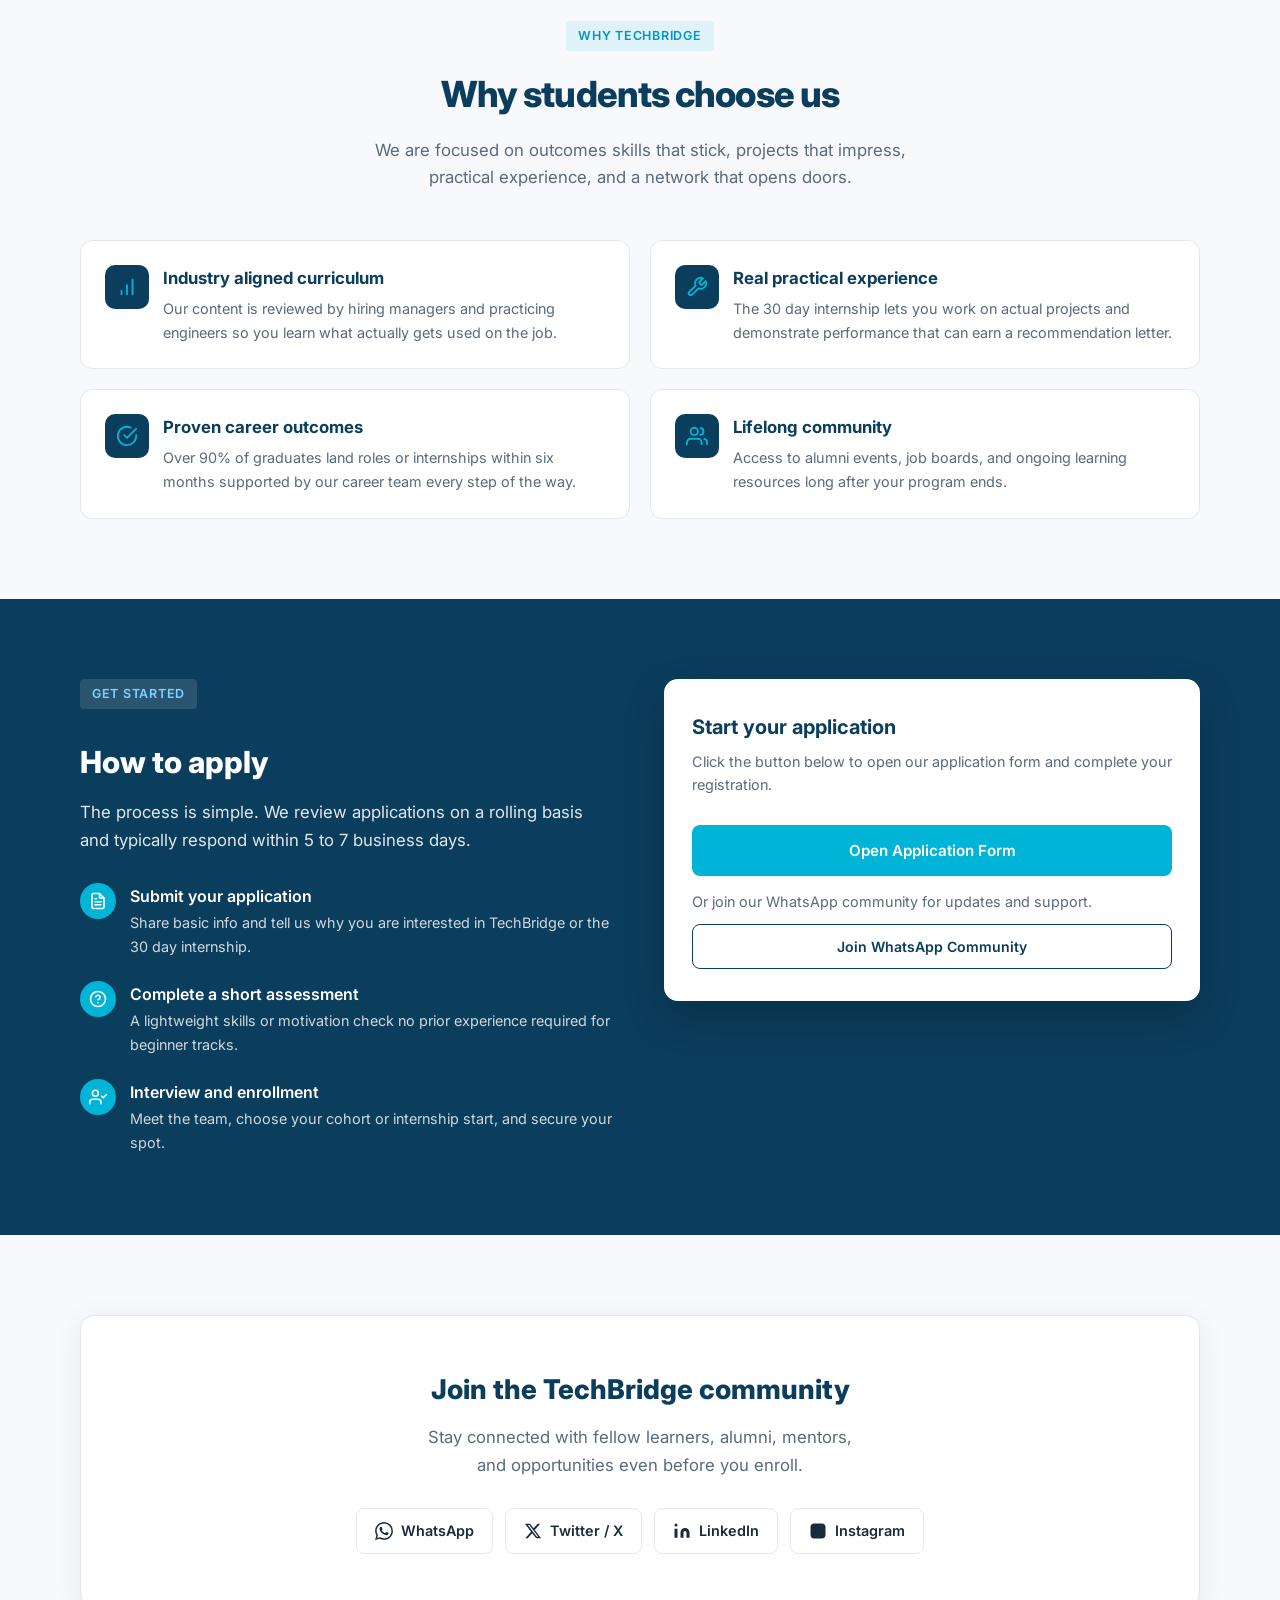
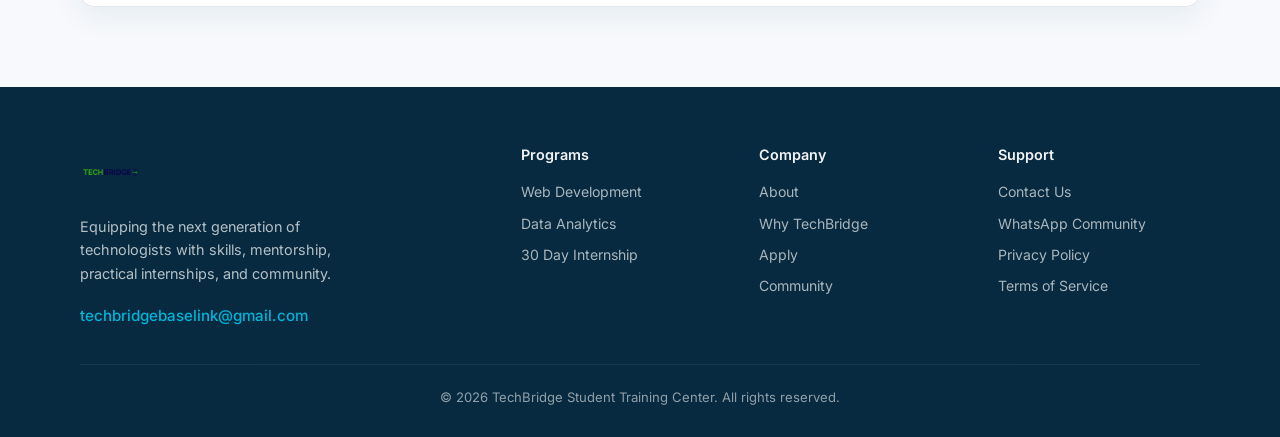
==== commit 79eb02dc: "An expanded program experience for the homepage" ====
--- a/index.html
+++ b/index.html
@@ -5,27 +5,26 @@
   <meta name="viewport" content="width=device-width, initial-scale=1.0" />
   <title>TechBridge</title>
   <meta name="description" content="TechBridge is a student training center offering practical tech programs and a 30 day project based internship. Build real skills and launch real careers." />
-  
-  <!-- Favicon -->
-<link rel="icon" href="data:image/svg+xml,<svg xmlns='http://www.w3.org/2000/svg' viewBox='0 0 100 100'></svg>">
+ <!-- Favicon -->
+  <link rel="icon" href="data:image/svg+xml,<svg xmlns='http://www.w3.org/2000/svg' viewBox='0 0 100 100'><rect width='100' height='100' rx='20'/><text x='50' y='68' font-size='48' font-weight='800' text-anchor='middle' fill='%2300b4d8' font-family='system-ui'></text></svg>" />
   <link rel="preconnect" href="https://fonts.googleapis.com" />
   <link rel="preconnect" href="https://fonts.gstatic.com" crossorigin />
-  <link rel="stylesheet" href="css/index.css">
+  <link rel="stylesheet" href="css/index.css" />
   <link href="https://fonts.googleapis.com/css2?family=Inter:wght@400;500;600;700;800&display=swap" rel="stylesheet" />
-
+  
 </head>
 <body>
 
-  <!-- NAVBAR -->
+<!-- NAVBAR -->
   <nav class="navbar" id="navbar">
     <div class="nav-container">
-      <a href="#" class="logo">
-        <img src="./img/techbridge-logo (1).png" alt="TechBridge" height="36" />
+      <a href="index.html" class="logo">
+        <img src="./img/techbridge-logo (1).png" alt="TechBridge" height="48" />
       </a>
       <ul class="navbar-links" id="navbarLinks">
         <li><a href="#about">About</a></li>
         <li><a href="#internship">Internship</a></li>
-        <li><a href="#programs">Programs</a></li>
+        <li><a href="program.html">Programs</a></li>
         <li><a href="#why">Why Us</a></li>
         <li><a href="https://forms.gle/8EbdSy5ttGfLZfjv5" target="_blank" rel="noopener" class="nav-cta">Apply Now</a></li>
       </ul>
@@ -34,27 +33,20 @@
       </button>
     </div>
   </nav>
-
-  <!-- HERO -->
+      <!-- HERO -->
   <header class="hero">
     <div class="hero-content">
       <div>
         <div class="hero-badge">TechBridge by Baselink Services Limited</div>
-        <h1>Bridging Learning <br><span>to Real World Experience </span></h1>
+        <h1>Bridging Learning <br><span>to Real World Experience</span></h1>
         <p>TechBridge is a student training center that equips aspiring technologists with practical skills, mentorship, career pathways, and a 30 day project based internship so you can move from classroom to industry with confidence.</p>
         <div class="hero-buttons">
-          <a href="#programs" class="btn btn-primary">Explore Programs</a>
+          <a href="program.html" class="btn btn-primary">Explore Programs</a>
           <a href="https://forms.gle/8EbdSy5ttGfLZfjv5" target="_blank" rel="noopener" class="btn btn-secondary">Apply Now</a>
         </div>
       </div>
       <div class="hero-image">
-        <img 
-          src="./img/techbridge-hero().png" 
-          alt="Students collaborating on tech projects at TechBridge" 
-          width="640" 
-          height="480"
-          loading="eager"
-        />
+        <img src="./img/techbridge-hero().png" alt="Students collaborating on tech projects at TechBridge" width="640" height="480" loading="eager" />
         <div class="hero-image-overlay"></div>
         <div class="hero-image-caption">Hands on learning · Real projects · Career ready skills</div>
       </div>
@@ -73,33 +65,27 @@
         <div class="about-content fade-up">
           <h3>A bridge from learning to earning</h3>
           <p>TechBridge was founded to give students and early career professionals a clear, structured path into technology roles. We combine project based training, industry mentorship, career support, and a focused 30 day practical internship in one place.</p>
-          <p>Whether you're switching careers, strengthening your portfolio, or preparing for your first tech job, we provide the tools, community, and guidance to get you there.</p>
+          <p>Whether you are switching careers, strengthening your portfolio, or preparing for your first tech job, we provide the tools, community, and guidance to get you there.</p>
           <div class="about-features">
             <div class="feature-item">
-              <div class="feature-icon">
-                <svg viewBox="0 0 24 24"><path d="M22 11.08V12a10 10 0 1 1-5.93-9.14"/><polyline points="22 4 12 14.01 9 11.01"/></svg>
-              </div>
+              <div class="feature-icon"><svg viewBox="0 0 24 24"><path d="M22 11.08V12a10 10 0 1 1-5.93-9.14"/><polyline points="22 4 12 14.01 9 11.01"/></svg></div>
               <div>
                 <h4>Outcome focused curriculum</h4>
                 <p>Every program is designed around real job requirements and portfolio projects.</p>
               </div>
             </div>
             <div class="feature-item">
-              <div class="feature-icon">
-                <svg viewBox="0 0 24 24"><path d="M17 21v-2a4 4 0 0 0-4-4H5a4 4 0 0 0-4 4v2"/><circle cx="9" cy="7" r="4"/><path d="M23 21v-2a4 4 0 0 0-3-3.87"/><path d="M16 3.13a4 4 0 0 1 0 7.75"/></svg>
-              </div>
+              <div class="feature-icon"><svg viewBox="0 0 24 24"><path d="M17 21v-2a4 4 0 0 0-4-4H5a4 4 0 0 0-4 4v2"/><circle cx="9" cy="7" r="4"/><path d="M23 21v-2a4 4 0 0 0-3-3.87"/><path d="M16 3.13a4 4 0 0 1 0 7.75"/></svg></div>
               <div>
                 <h4>Mentorship from industry</h4>
                 <p>Learn from engineers, designers, and product leaders who work at top companies.</p>
               </div>
             </div>
             <div class="feature-item">
-              <div class="feature-icon">
-                <svg viewBox="0 0 24 24"><path d="M4 15s1-1 4-1 5 2 8 2 4-1 4-1V3s-1 1-4 1-5-2-8-2-4 1-4 1z"/><line x1="4" y1="22" x2="4" y2="15"/></svg>
-              </div>
+              <div class="feature-icon"><svg viewBox="0 0 24 24"><path d="M4 15s1-1 4-1 5 2 8 2 4-1 4-1V3s-1 1-4 1-5-2-8-2-4 1-4 1z"/><line x1="4" y1="22" x2="4" y2="15"/></svg></div>
               <div>
                 <h4>Career support that lasts</h4>
-                <p> exume reviews, interview prep, recommendation letters, and job referrals after you graduate.</p>
+                <p>Resume reviews, interview prep, recommendation letters, and job referrals after you graduate.</p>
               </div>
             </div>
           </div>
@@ -114,46 +100,38 @@
     </div>
   </section>
 
-  <!-- 30 DAY INTERNSHIP -->
+ <!-- 30 DAY INTERNSHIP -->
   <section id="internship" class="internship">
     <div class="container">
       <div class="internship-grid">
         <div class="fade-up">
           <div class="internship-badge">Flagship Opportunity</div>
           <h2>30 Day Practical Internship</h2>
-          <p>Put your skills to work in a real, project based environment. Our intensive 30 day internship is designed so you gain hands on experience experience, build meaningful work, and leave with tangible proof of your abilities.</p>
+          <p>Put your skills to work in a real, project based environment. Our intensive 30 day internship is designed so you gain hands on experience, build meaningful work, and leave with tangible proof of your abilities.</p>
           <div class="internship-benefits">
             <div class="benefit">
-              <div class="benefit-check">
-                <svg viewBox="0 0 24 24"><polyline points="20 6 9 17 4 12"/></svg>
-              </div>
+              <div class="benefit-check"><svg viewBox="0 0 24 24"><polyline points="20 6 9 17 4 12"/></svg></div>
               <div>
                 <h4>Project based and practical</h4>
                 <p>Work on real deliverables not theoretical exercises, so you experience the day to day of a tech role.</p>
               </div>
             </div>
             <div class="benefit">
-              <div class="benefit-check">
-                <svg viewBox="0 0 24 24"><polyline points="20 6 9 17 4 12"/></svg>
-              </div>
+              <div class="benefit-check"><svg viewBox="0 0 24 24"><polyline points="20 6 9 17 4 12"/></svg></div>
               <div>
                 <h4>Recommendation letter opportunity</h4>
                 <p>Successful participation and strong performance can lead to a formal recommendation letter valuable for job applications and further studies.</p>
               </div>
             </div>
             <div class="benefit">
-              <div class="benefit-check">
-                <svg viewBox="0 0 24 24"><polyline points="20 6 9 17 4 12"/></svg>
-              </div>
+              <div class="benefit-check"><svg viewBox="0 0 24 24"><polyline points="20 6 9 17 4 12"/></svg></div>
               <div>
                 <h4>Portfolio ready outcomes</h4>
                 <p>Finish the month with completed projects you can proudly show employers and add to your portfolio.</p>
               </div>
             </div>
             <div class="benefit">
-              <div class="benefit-check">
-                <svg viewBox="0 0 24 24"><polyline points="20 6 9 17 4 12"/></svg>
-              </div>
+              <div class="benefit-check"><svg viewBox="0 0 24 24"><polyline points="20 6 9 17 4 12"/></svg></div>
               <div>
                 <h4>Mentorship and feedback</h4>
                 <p>Receive guidance and constructive feedback throughout the internship so you grow faster.</p>
@@ -172,7 +150,7 @@
     </div>
   </section>
 
-  <!-- WHAT WE OFFER -->
+<!-- WHAT WE OFFER -->
   <section id="offerings" class="offerings">
     <div class="container">
       <div class="section-header fade-up">
@@ -182,44 +160,33 @@
       </div>
       <div class="cards-grid">
         <div class="card fade-up">
-          <div class="card-icon">
-            <svg viewBox="0 0 24 24"><polyline points="16 18 22 12 16 6"/><polyline points="8 6 2 12 8 18"/></svg>
-          </div>
+
+          <div class="card-icon"><svg viewBox="0 0 24 24"><polyline points="16 18 22 12 16 6"/><polyline points="8 6 2 12 8 18"/></svg></div>
           <h3>Hands on Training</h3>
           <p>Project based courses in software engineering, data, design, product, and more taught by practitioners.</p>
         </div>
         <div class="card fade-up">
-          <div class="card-icon">
-            <svg viewBox="0 0 24 24"><rect x="3" y="4" width="18" height="18" rx="2" ry="2"/><line x1="16" y1="2" x2="16" y2="6"/><line x1="8" y1="2" x2="8" y2="6"/><line x1="3" y1="10" x2="21" y2="10"/></svg>
-          </div>
+          <div class="card-icon"><svg viewBox="0 0 24 24"><rect x="3" y="4" width="18" height="18" rx="2" ry="2"/><line x1="16" y1="2" x2="16" y2="6"/><line x1="8" y1="2" x2="8" y2="6"/><line x1="3" y1="10" x2="21" y2="10"/></svg></div>
           <h3>30 Day Internship</h3>
           <p>A focused, practical internship where you work on real projects and can earn a recommendation letter for strong performance.</p>
         </div>
         <div class="card fade-up">
-          <div class="card-icon">
-            <svg viewBox="0 0 24 24"><path d="M17 21v-2a4 4 0 0 0-4-4H5a4 4 0 0 0-4 4v2"/><circle cx="9" cy="7" r="4"/><path d="M23 21v-2a4 4 0 0 0-3-3.87"/><path d="M16 3.13a4 4 0 0 1 0 7.75"/></svg>
-          </div>
+          <div class="card-icon"><svg viewBox="0 0 24 24"><path d="M17 21v-2a4 4 0 0 0-4-4H5a4 4 0 0 0-4 4v2"/><circle cx="9" cy="7" r="4"/><path d="M23 21v-2a4 4 0 0 0-3-3.87"/><path d="M16 3.13a4 4 0 0 1 0 7.75"/></svg></div>
           <h3>1:1 Mentorship</h3>
           <p>Get paired with experienced mentors who guide your learning, review your work, and share career advice.</p>
         </div>
         <div class="card fade-up">
-          <div class="card-icon">
-            <svg viewBox="0 0 24 24"><path d="M22 19a2 2 0 0 1-2 2H4a2 2 0 0 1-2-2V5a2 2 0 0 1 2-2h5l2 3h9a2 2 0 0 1 2 2z"/></svg>
-          </div>
+          <div class="card-icon"><svg viewBox="0 0 24 24"><path d="M22 19a2 2 0 0 1-2 2H4a2 2 0 0 1-2-2V5a2 2 0 0 1 2-2h5l2 3h9a2 2 0 0 1 2 2z"/></svg></div>
           <h3>Portfolio Building</h3>
           <p>Graduate with real projects that demonstrate your skills to employers and hiring managers.</p>
         </div>
         <div class="card fade-up">
-          <div class="card-icon">
-            <svg viewBox="0 0 24 24"><rect x="2" y="7" width="20" height="14" rx="2" ry="2"/><path d="M16 21V5a2 2 0 0 0-2-2h-4a2 2 0 0 0-2 2v16"/></svg>
-          </div>
+          <div class="card-icon"><svg viewBox="0 0 24 24"><rect x="2" y="7" width="20" height="14" rx="2" ry="2"/><path d="M16 21V5a2 2 0 0 0-2-2h-4a2 2 0 0 0-2 2v16"/></svg></div>
           <h3>Career Services</h3>
           <p>Interview coaching, resume workshops, recommendation support, and introductions to partner companies.</p>
         </div>
         <div class="card fade-up">
-          <div class="card-icon">
-            <svg viewBox="0 0 24 24"><circle cx="12" cy="12" r="10"/><line x1="2" y1="12" x2="22" y2="12"/><path d="M12 2a15.3 15.3 0 0 1 4 10 15.3 15.3 0 0 1-4 10 15.3 15.3 0 0 1-4-10 15.3 15.3 0 0 1 4-10z"/></svg>
-          </div>
+          <div class="card-icon"><svg viewBox="0 0 24 24"><circle cx="12" cy="12" r="10"/><line x1="2" y1="12" x2="22" y2="12"/><path d="M12 2a15.3 15.3 0 0 1 4 10 15.3 15.3 0 0 1-4 10 15.3 15.3 0 0 1-4-10 15.3 15.3 0 0 1 4-10z"/></svg></div>
           <h3>Vibrant Community</h3>
           <p>Join a network of peers, alumni, and professionals who support each other long after the program ends.</p>
         </div>
@@ -227,33 +194,27 @@
     </div>
   </section>
 
-  <!-- WHO IT'S FOR -->
+<!-- WHO IT'S FOR -->
   <section id="audience">
     <div class="container">
       <div class="section-header fade-up">
-        <span class="section-label">Who It's For</span>
+        <span class="section-label">Who It Is For</span>
         <h2>Built for ambitious learners</h2>
         <p>Our programs and internship are designed for people who are ready to invest in themselves and take concrete steps toward a tech career.</p>
       </div>
       <div class="audience-grid">
         <div class="audience-card fade-up">
-          <div class="audience-icon">
-            <svg viewBox="0 0 24 24"><path d="M22 10v6M2 10l10-5 10 5-10 5z"/><path d="M6 12v5c3 3 9 3 12 0v-5"/></svg>
-          </div>
+          <div class="audience-icon"><svg viewBox="0 0 24 24"><path d="M22 10v6M2 10l10-5 10 5-10 5z"/><path d="M6 12v5c3 3 9 3 12 0v-5"/></svg></div>
           <h3>University Students</h3>
           <p>Complement your degree with practical skills, real projects, and a 30 day internship experience before you graduate.</p>
         </div>
         <div class="audience-card fade-up">
-          <div class="audience-icon">
-            <svg viewBox="0 0 24 24"><polyline points="23 4 23 10 17 10"/><polyline points="1 20 1 14 7 14"/><path d="M3.51 9a9 9 0 0 1 14.85-3.36L23 10M1 14l4.64 4.36A9 9 0 0 0 20.49 15"/></svg>
-          </div>
+          <div class="audience-icon"><svg viewBox="0 0 24 24"><polyline points="23 4 23 10 17 10"/><polyline points="1 20 1 14 7 14"/><path d="M3.51 9a9 9 0 0 1 14.85-3.36L23 10M1 14l4.64 4.36A9 9 0 0 0 20.49 15"/></svg></div>
           <h3>Career Switchers</h3>
           <p>Transition into tech from any background with structured learning paths, project work, and supportive mentorship.</p>
         </div>
         <div class="audience-card fade-up">
-          <div class="audience-icon">
-            <svg viewBox="0 0 24 24"><path d="M12 2v4"/><path d="M12 18v4"/><path d="M4.93 4.93l2.83 2.83"/><path d="M16.24 16.24l2.83 2.83"/><path d="M2 12h4"/><path d="M18 12h4"/><path d="M4.93 19.07l2.83-2.83"/><path d="M16.24 7.76l2.83-2.83"/></svg>
-          </div>
+          <div class="audience-icon"><svg viewBox="0 0 24 24"><path d="M12 2v4"/><path d="M12 18v4"/><path d="M4.93 4.93l2.83 2.83"/><path d="M16.24 16.24l2.83 2.83"/><path d="M2 12h4"/><path d="M18 12h4"/><path d="M4.93 19.07l2.83-2.83"/><path d="M16.24 7.76l2.83-2.83"/></svg></div>
           <h3>Early Career Pros</h3>
           <p>Level up your skills, expand your network, and accelerate into stronger roles with hands on experience.</p>
         </div>
@@ -261,129 +222,78 @@
     </div>
   </section>
 
-  <!-- PROGRAMS -->
-  <section id="programs" class="programs">
+    <section id="program" class="programs">
     <div class="container">
       <div class="section-header fade-up">
         <span class="section-label">Current Programs</span>
-        <h2>Programs open for enrollment</h2>
-        <p>Choose a track that matches your goals. All programs include projects, mentorship, and career support. The 30 day internship is available as a focused practical experience.</p>
-      </div>
-      <div class="cards-grid">
-        <div class="program-card featured fade-up">
-          <div class="program-header featured-header">
-            <h3>30 Day Practical Internship</h3>
-            <span class="program-tag">30 days · Project based</span>
-          </div>
-          <div class="program-body">
-            <p>An intensive, hands on internship focused on real projects. Gain practical experience and the opportunity to receive a recommendation letter based on successful participation and performance.</p>
-            <div class="program-meta">
-              <span>Start: Rolling start</span>
-              <span>Mode: Hybrid / Online</span>
-            </div>
-            <a href="https://forms.gle/8EbdSy5ttGfLZfjv5" target="_blank" rel="noopener" class="btn-outline">Apply for Internship</a>
-          </div>
-        </div>
+        <h2>What exactly can you learn?</h2>
+        <p>Two practical tracks. Clear skills. Real projects. Open the full Programs page for skills lists, track comparison, and how each path works.</p>
+      </div>
+      <div class="cards-grid" style="grid-template-columns: repeat(2, 1fr); max-width: 900px; margin: 0 auto;">
         <div class="program-card fade-up">
           <div class="program-header">
-            <h3>Full Stack Web Development</h3>
-            <span class="program-tag">12 weeks · Cohort based</span>
+            <h3>Web Development</h3>
+            <span class="program-tag">Build websites and web apps</span>
           </div>
           <div class="program-body">
-            <p>Master HTML, CSS, JavaScript, React, Node.js, and databases. Build and deploy full applications from scratch.</p>
-            <div class="program-meta">
-              <span>Start: Starts Oct 2026</span>
-              <span>Mode: Hybrid</span>
-            </div>
-            <a href="https://forms.gle/8EbdSy5ttGfLZfjv5" target="_blank" rel="noopener" class="btn-outline">Apply for this program</a>
+            <p>Learn to design and build websites and web applications people use every day. You work with structure, style, interactivity, and deployment through portfolio ready projects.</p>
+            <p style="font-size:0.82rem; color:var(--muted); margin-bottom:12px;"><strong style="color:var(--navy);">You will build:</strong> pages, interfaces, and interactive apps</p>
+            <p style="font-size:0.82rem; color:var(--muted); margin-bottom:16px;"><strong style="color:var(--navy);">Core skills:</strong> HTML, CSS, JavaScript, React, Git</p>
+            <a href="program.html#web-development" class="btn-outline">Full Web Development details</a>
           </div>
         </div>
         <div class="program-card fade-up">
-          <div class="program-header">
-            <h3>Data Science and Analytics</h3>
-            <span class="program-tag">14 weeks · Cohort based</span>
+          <div class="program-header featured-header">
+            <h3>Data Analytics</h3>
+            <span class="program-tag">Work with data and insights</span>
           </div>
           <div class="program-body">
-            <p>Learn Python, SQL, statistics, machine learning fundamentals, and data visualization for real world insights.</p>
-            <div class="program-meta">
-              <span>Start: Starts Nov 2026</span>
-              <span>Mode: Online</span>
-            </div>
-            <a href="https://forms.gle/8EbdSy5ttGfLZfjv5" target="_blank" rel="noopener" class="btn-outline">Apply for this program</a>
-          </div>
-        </div>
-        <div class="program-card fade-up">
-          <div class="program-header">
-            <h3>UI/UX Design</h3>
-            <span class="program-tag">10 weeks · Cohort based</span>
-          </div>
-          <div class="program-body">
-            <p>Design user centered products using Figma, research methods, prototyping, and design systems.</p>
-            <div class="program-meta">
-              <span>Start: Starts Oct 2026</span>
-              <span>Mode: Hybrid</span>
-            </div>
-            <a href="https://forms.gle/8EbdSy5ttGfLZfjv5" target="_blank" rel="noopener" class="btn-outline">Apply for this program</a>
-          </div>
-        </div>
-        <div class="program-card fade-up">
-          <div class="program-header">
-            <h3>Product Management</h3>
-            <span class="program-tag">8 weeks · Cohort based</span>
-          </div>
-          <div class="program-body">
-            <p>Learn discovery, prioritization, roadmapping, stakeholder communication, and shipping products that matter.</p>
-            <div class="program-meta">
-              <span>Start: Starts Dec 2026</span>
-              <span>Mode: Online</span>
-            </div>
-            <a href="https://forms.gle/8EbdSy5ttGfLZfjv5" target="_blank" rel="noopener" class="btn-outline">Apply for this program</a>
-          </div>
-        </div>
-      </div>
-    </div>
-  </section>
-
-  <!-- WHY JOIN -->
+            <p>Learn to turn raw data into clear decisions. You practice cleaning, analyzing, and visualizing data so you can tell a story with numbers employers care about.</p>
+            <p style="font-size:0.82rem; color:var(--muted); margin-bottom:12px;"><strong style="color:var(--navy);">You will build:</strong> analyses, reports, and dashboards</p>
+            <p style="font-size:0.82rem; color:var(--muted); margin-bottom:16px;"><strong style="color:var(--navy);">Core skills:</strong> Python, SQL, charts, statistics</p>
+            <a href="program.html#data-analytics" class="btn-outline">Full Data Analytics details</a>
+          </div>
+        </div>
+      </div>
+      <div style="text-align:center; margin-top: 36px;" class="fade-up">
+        <a href="program.html" class="btn btn-primary" style="color:#fff;">Explore the full Programs experience</a>
+        <p style="margin-top:12px; color:var(--muted); font-size:0.9rem;">Skills · comparison · who each track is for · how to apply</p>
+      </div>
+    </div>
+  </section>
+
+ <!-- WHY JOIN -->
   <section id="why">
     <div class="container">
       <div class="section-header fade-up">
         <span class="section-label">Why TechBridge</span>
         <h2>Why students choose us</h2>
-        <p>We’re focused on outcomes skills that stick, projects that impress, practical experience, and a network that opens doors.</p>
+        <p>We are focused on outcomes skills that stick, projects that impress, practical experience, and a network that opens doors.</p>
       </div>
       <div class="why-grid">
         <div class="why-item fade-up">
-          <div class="why-icon">
-            <svg viewBox="0 0 24 24"><path d="M12 20V10"/><path d="M18 20V4"/><path d="M6 20v-4"/></svg>
-          </div>
+          <div class="why-icon"><svg viewBox="0 0 24 24"><path d="M12 20V10"/><path d="M18 20V4"/><path d="M6 20v-4"/></svg></div>
           <div>
             <h3>Industry aligned curriculum</h3>
             <p>Our content is reviewed by hiring managers and practicing engineers so you learn what actually gets used on the job.</p>
           </div>
         </div>
         <div class="why-item fade-up">
-          <div class="why-icon">
-            <svg viewBox="0 0 24 24"><path d="M14.7 6.3a1 1 0 0 0 0 1.4l1.6 1.6a1 1 0 0 0 1.4 0l3.77-3.77a6 6 0 0 1-7.94 7.94l-6.91 6.91a2.12 2.12 0 0 1-3-3l6.91-6.91a6 6 0 0 1 7.94-7.94l-3.76 3.76z"/></svg>
-          </div>
+          <div class="why-icon"><svg viewBox="0 0 24 24"><path d="M14.7 6.3a1 1 0 0 0 0 1.4l1.6 1.6a1 1 0 0 0 1.4 0l3.77-3.77a6 6 0 0 1-7.94 7.94l-6.91 6.91a2.12 2.12 0 0 1-3-3l6.91-6.91a6 6 0 0 1 7.94-7.94l-3.76 3.76z"/></svg></div>
           <div>
             <h3>Real practical experience</h3>
             <p>The 30 day internship lets you work on actual projects and demonstrate performance that can earn a recommendation letter.</p>
           </div>
         </div>
         <div class="why-item fade-up">
-          <div class="why-icon">
-            <svg viewBox="0 0 24 24"><path d="M22 11.08V12a10 10 0 1 1-5.93-9.14"/><polyline points="22 4 12 14.01 9 11.01"/></svg>
-          </div>
+          <div class="why-icon"><svg viewBox="0 0 24 24"><path d="M22 11.08V12a10 10 0 1 1-5.93-9.14"/><polyline points="22 4 12 14.01 9 11.01"/></svg></div>
           <div>
             <h3>Proven career outcomes</h3>
             <p>Over 90% of graduates land roles or internships within six months supported by our career team every step of the way.</p>
           </div>
         </div>
         <div class="why-item fade-up">
-          <div class="why-icon">
-            <svg viewBox="0 0 24 24"><path d="M17 21v-2a4 4 0 0 0-4-4H5a4 4 0 0 0-4 4v2"/><circle cx="9" cy="7" r="4"/><path d="M23 21v-2a4 4 0 0 0-3-3.87"/><path d="M16 3.13a4 4 0 0 1 0 7.75"/></svg>
-          </div>
+          <div class="why-icon"><svg viewBox="0 0 24 24"><path d="M17 21v-2a4 4 0 0 0-4-4H5a4 4 0 0 0-4 4v2"/><circle cx="9" cy="7" r="4"/><path d="M23 21v-2a4 4 0 0 0-3-3.87"/><path d="M16 3.13a4 4 0 0 1 0 7.75"/></svg></div>
           <div>
             <h3>Lifelong community</h3>
             <p>Access to alumni events, job boards, and ongoing learning resources long after your program ends.</p>
@@ -393,37 +303,31 @@
     </div>
   </section>
 
-  <!-- HOW TO APPLY -->
+<!-- HOW TO APPLY -->
   <section id="apply" class="apply-section">
     <div class="container">
       <div class="apply-content">
         <div class="fade-up">
           <span class="section-label" style="background: rgba(255,255,255,0.12); color: #7dd3fc;">Get Started</span>
           <h2 style="color: #fff; margin: 14px 0 12px; font-size: 1.9rem; font-weight: 800;">How to apply</h2>
-          <p style="opacity: 0.88; margin-bottom: 8px; font-size: 1.05rem;">The process is simple. We review applications on a rolling basis and typically respond within 5–7 business days.</p>
+          <p style="opacity: 0.88; margin-bottom: 8px; font-size: 1.05rem;">The process is simple. We review applications on a rolling basis and typically respond within 5 to 7 business days.</p>
           <div class="apply-steps">
             <div class="step">
-              <div class="step-icon">
-                <svg viewBox="0 0 24 24"><path d="M14 2H6a2 2 0 0 0-2 2v16a2 2 0 0 0 2 2h12a2 2 0 0 0 2-2V8z"/><polyline points="14 2 14 8 20 8"/><line x1="16" y1="13" x2="8" y2="13"/><line x1="16" y1="17" x2="8" y2="17"/><polyline points="10 9 9 9 8 9"/></svg>
-              </div>
+              <div class="step-icon"><svg viewBox="0 0 24 24"><path d="M14 2H6a2 2 0 0 0-2 2v16a2 2 0 0 0 2 2h12a2 2 0 0 0 2-2V8z"/><polyline points="14 2 14 8 20 8"/><line x1="16" y1="13" x2="8" y2="13"/><line x1="16" y1="17" x2="8" y2="17"/><polyline points="10 9 9 9 8 9"/></svg></div>
               <div>
                 <h4>Submit your application</h4>
-                <p>Share basic info and tell us why you’re interested in TechBridge or the 30 day internship.</p>
+                <p>Share basic info and tell us why you are interested in TechBridge or the 30 day internship.</p>
               </div>
             </div>
             <div class="step">
-              <div class="step-icon">
-                <svg viewBox="0 0 24 24"><circle cx="12" cy="12" r="10"/><path d="M9.09 9a3 3 0 0 1 5.83 1c0 2-3 3-3 3"/><line x1="12" y1="17" x2="12.01" y2="17"/></svg>
-              </div>
+              <div class="step-icon"><svg viewBox="0 0 24 24"><circle cx="12" cy="12" r="10"/><path d="M9.09 9a3 3 0 0 1 5.83 1c0 2-3 3-3 3"/><line x1="12" y1="17" x2="12.01" y2="17"/></svg></div>
               <div>
                 <h4>Complete a short assessment</h4>
-                <p>A lightweight skills or motivation check—no prior experience required for beginner tracks.</p>
+                <p>A lightweight skills or motivation check no prior experience required for beginner tracks.</p>
               </div>
             </div>
             <div class="step">
-              <div class="step-icon">
-                <svg viewBox="0 0 24 24"><path d="M16 21v-2a4 4 0 0 0-4-4H5a4 4 0 0 0-4 4v2"/><circle cx="8.5" cy="7" r="4"/><polyline points="17 11 19 13 23 9"/></svg>
-              </div>
+              <div class="step-icon"><svg viewBox="0 0 24 24"><path d="M16 21v-2a4 4 0 0 0-4-4H5a4 4 0 0 0-4 4v2"/><circle cx="8.5" cy="7" r="4"/><polyline points="17 11 19 13 23 9"/></svg></div>
               <div>
                 <h4>Interview and enrollment</h4>
                 <p>Meet the team, choose your cohort or internship start, and secure your spot.</p>
@@ -434,7 +338,7 @@
         <div class="apply-form-card fade-up">
           <h3>Start your application</h3>
           <p>Click the button below to open our application form and complete your registration.</p>
-          <a href="https://forms.gle/8EbdSy5ttGfLZfjv5" target="_blank" rel="noopener" class="btn btn-primary btn-full" style="display:inline-flex; text-decoration:none; margin-bottom:14px;">Open Application Form →</a>
+          <a href="https://forms.gle/8EbdSy5ttGfLZfjv5" target="_blank" rel="noopener" class="btn btn-primary btn-full" style="display:inline-flex; text-decoration:none; margin-bottom:14px;">Open Application Form</a>
           <p style="font-size:0.9rem; color:var(--muted); margin-bottom:10px;">Or join our WhatsApp community for updates and support.</p>
           <a href="https://chat.whatsapp.com/FqpBvYS4oaK32cXDxc8JIS" target="_blank" rel="noopener" class="btn btn-outline" style="display:inline-flex; width:100%; justify-content:center;">Join WhatsApp Community</a>
         </div>
@@ -442,7 +346,7 @@
     </div>
   </section>
 
-  <!-- COMMUNITY -->
+ <!-- COMMUNITY -->
   <section id="community">
     <div class="container">
       <div class="community-cta fade-up">
@@ -470,25 +374,24 @@
     </div>
   </section>
 
-  <!-- FOOTER -->
+<!-- FOOTER -->
   <footer>
     <div class="footer-grid">
       <div class="footer-brand">
-        <a href="#" class="logo">
-          <img src="./img/techbridge-logo (1).png" alt="TechBridge" height="36" />
+        <a href="index.html" class="logo">
+          <img src="./img/techbridge-logo (1).png" alt="TechBridge" height="48" />
         </a>
         <p>Equipping the next generation of technologists with skills, mentorship, practical internships, and community.</p>
         <div class="footer-contact">
-          <a href="mailto:techbridgebaslink@gmail.com">techbridgebaslink@gmail.com</a>
+          <a href="mailto:techbridgebaselink@gmail.com">techbridgebaselink@gmail.com</a>
         </div>
       </div>
       <div class="footer-col">
         <h4>Programs</h4>
         <ul>
+          <li><a href="program.html#web-development">Web Development</a></li>
+          <li><a href="program.html#data-analytics">Data Analytics</a></li>
           <li><a href="#internship">30 Day Internship</a></li>
-          <li><a href="#programs">Web Development</a></li>
-          <li><a href="#programs">Data Science</a></li>
-          <li><a href="#programs">UI/UX Design</a></li>
         </ul>
       </div>
       <div class="footer-col">
@@ -503,7 +406,7 @@
       <div class="footer-col">
         <h4>Support</h4>
         <ul>
-          <li><a href="mailto:techbridgebaslink@gmail.com">Contact Us</a></li>
+          <li><a href="mailto:techbridgebaselink@gmail.com">Contact Us</a></li>
           <li><a href="https://chat.whatsapp.com/FqpBvYS4oaK32cXDxc8JIS" target="_blank" rel="noopener">WhatsApp Community</a></li>
           <li><a href="#">Privacy Policy</a></li>
           <li><a href="#">Terms of Service</a></li>
@@ -511,49 +414,36 @@
       </div>
     </div>
     <div class="footer-bottom">
-      © 2026 TechBridge Student Training Center. All rights reserved.
+      &copy; 2026 TechBridge Student Training Center. All rights reserved.
     </div>
   </footer>
 
-
-
   <script>
-    // Navbar scroll effect
     const navbar = document.getElementById('navbar');
-    window.addEventListener('scroll', () => {
+    window.addEventListener('scroll', function () {
       navbar.classList.toggle('scrolled', window.scrollY > 20);
     });
-
-    // Mobile menu toggle
     const mobileToggle = document.getElementById('mobileToggle');
     const navbarLinks = document.getElementById('navbarLinks');
-
-    mobileToggle.addEventListener('click', () => {
+    mobileToggle.addEventListener('click', function () {
       const isOpen = navbarLinks.classList.toggle('active');
       mobileToggle.classList.toggle('active', isOpen);
       mobileToggle.setAttribute('aria-expanded', isOpen);
     });
-
-    // Close mobile menu when a link is clicked
-    navbarLinks.querySelectorAll('a').forEach(link => {
-      link.addEventListener('click', () => {
+    navbarLinks.querySelectorAll('a').forEach(function (link) {
+      link.addEventListener('click', function () {
         navbarLinks.classList.remove('active');
         mobileToggle.classList.remove('active');
         mobileToggle.setAttribute('aria-expanded', 'false');
       });
     });
-
-    // Fade-up on scroll
     const fadeElements = document.querySelectorAll('.fade-up');
-    const observer = new IntersectionObserver((entries) => {
-      entries.forEach(entry => {
-        if (entry.isIntersecting) {
-          entry.target.classList.add('visible');
-        }
+    const observer = new IntersectionObserver(function (entries) {
+      entries.forEach(function (entry) {
+        if (entry.isIntersecting) entry.target.classList.add('visible');
       });
     }, { threshold: 0.1, rootMargin: '0px 0px -30px 0px' });
-
-    fadeElements.forEach(el => observer.observe(el));
+    fadeElements.forEach(function (el) { observer.observe(el); });
   </script>
 </body>
-</html>+</html> 
--- a/css/index.css
+++ b/css/index.css
@@ -79,7 +79,7 @@
 }
 
 .logo img {
-  height: 85px;
+  height: 60px;
   width: auto;
   display: block;
   object-fit: contain;
@@ -103,7 +103,8 @@
   transition: color 0.2s;
 }
 
-.navbar-links a:hover {
+.navbar-links a:hover,
+.navbar-links a.active {
   color: var(--cyan-dark);
 }
 
@@ -140,7 +141,6 @@
   transition: all 0.3s ease;
 }
 
-/* Hamburger → X animation */
 .mobile-toggle.active span:nth-child(1) {
   transform: translateY(7px) rotate(45deg);
 }
@@ -290,7 +290,6 @@
   text-shadow: 0 1px 4px rgba(0,0,0,0.4);
 }
 
-/* ========== SECTIONS ========== */
 section {
   padding: 80px 24px;
 }
@@ -332,7 +331,6 @@
   font-size: 1.05rem;
 }
 
-/* ========== ABOUT ========== */
 .about-grid {
   display: grid;
   grid-template-columns: 1fr 1fr;
@@ -429,7 +427,6 @@
   margin-top: 8px;
 }
 
-/* ========== INTERNSHIP ========== */
 .internship {
   background: var(--navy);
   color: #fff;
@@ -442,7 +439,7 @@
   content: '';
   position: absolute;
   inset: 0;
-  background-image: url('./techbridge-intshp.jpg');
+  background-image: url('../img/techbridge-intshp.jpg');
   background-size: cover;
   background-position: center;
   opacity: 0.45;
@@ -569,8 +566,7 @@
   opacity: 0.8;
   margin-bottom: 22px;
 }
-
-/* ========== OFFERINGS ========== */
+/* ========== PROGRAMS ========== */
 .offerings {
   background: var(--white);
 }
@@ -930,7 +926,6 @@
   margin-top: 6px;
 }
 
-/* ========== COMMUNITY ========== */
 .community-cta {
   background: var(--white);
   border: 1px solid var(--border);
@@ -1054,7 +1049,7 @@
   opacity: 0.55;
 }
 
-/* ========== ANIMATIONS ========== */
+
 .fade-up {
   opacity: 0;
   transform: translateY(24px);
@@ -1064,6 +1059,325 @@
 .fade-up.visible {
   opacity: 1;
   transform: translateY(0);
+}
+
+.programs-hero {
+  padding: 120px 24px 70px;
+  background: var(--navy);
+  color: #fff;
+  position: relative;
+  overflow: hidden;
+}
+
+.programs-hero::after {
+  content: '';
+  position: absolute;
+  top: -20%;
+  right: -10%;
+  width: 500px;
+  height: 500px;
+  background: radial-gradient(circle, rgba(0, 180, 216, 0.2) 0%, transparent 70%);
+  pointer-events: none;
+}
+
+.programs-hero .container {
+  position: relative;
+  z-index: 1;
+  max-width: 720px;
+  text-align: center;
+}
+
+.programs-hero .hero-badge {
+  margin-bottom: 18px;
+}
+
+.programs-hero h1 {
+  font-size: clamp(2rem, 4vw, 2.75rem);
+  font-weight: 800;
+  letter-spacing: -0.03em;
+  margin-bottom: 16px;
+  line-height: 1.2;
+}
+
+.programs-hero h1 span {
+  color: var(--cyan);
+}
+
+.programs-hero p {
+  font-size: 1.1rem;
+  opacity: 0.88;
+  line-height: 1.7;
+  margin-bottom: 0;
+}
+
+.programs-overview {
+  background: var(--white);
+  padding: 64px 24px;
+}
+
+.overview-grid {
+  display: grid;
+  grid-template-columns: repeat(3, 1fr);
+  gap: 24px;
+  margin-top: 8px;
+}
+
+.overview-item {
+  text-align: center;
+  padding: 28px 20px;
+  background: var(--bg);
+  border: 1px solid var(--border);
+  border-radius: var(--radius);
+}
+
+.overview-item .ov-icon {
+  width: 48px;
+  height: 48px;
+  background: var(--navy);
+  border-radius: 12px;
+  display: flex;
+  align-items: center;
+  justify-content: center;
+  margin: 0 auto 14px;
+}
+
+.overview-item .ov-icon svg {
+  width: 22px;
+  height: 22px;
+  stroke: var(--cyan);
+  fill: none;
+  stroke-width: 2;
+  stroke-linecap: round;
+  stroke-linejoin: round;
+}
+
+.overview-item h3 {
+  font-size: 1.05rem;
+  font-weight: 700;
+  color: var(--navy);
+  margin-bottom: 8px;
+}
+
+.overview-item p {
+  font-size: 0.9rem;
+  color: var(--muted);
+}
+
+.program-detail {
+  padding: 80px 24px;
+}
+
+.program-detail.alt {
+  background: var(--white);
+}
+
+.program-detail-grid {
+  display: grid;
+  grid-template-columns: 1fr 1fr;
+  gap: 48px;
+  align-items: start;
+}
+
+.program-detail-grid.reverse {
+  direction: rtl;
+}
+
+.program-detail-grid.reverse > * {
+  direction: ltr;
+}
+
+.program-detail-content .program-kicker {
+  display: inline-block;
+  font-size: 0.78rem;
+  font-weight: 600;
+  text-transform: uppercase;
+  letter-spacing: 0.05em;
+  color: var(--cyan-dark);
+  background: rgba(0, 180, 216, 0.1);
+  padding: 5px 12px;
+  border-radius: 4px;
+  margin-bottom: 14px;
+}
+
+.program-detail-content h2 {
+  font-size: clamp(1.6rem, 3vw, 2rem);
+  font-weight: 800;
+  color: var(--navy);
+  letter-spacing: -0.02em;
+  margin-bottom: 12px;
+}
+
+.program-detail-content .focus-line {
+  font-size: 1.05rem;
+  font-weight: 600;
+  color: var(--text);
+  margin-bottom: 14px;
+}
+
+.program-detail-content > p {
+  color: var(--muted);
+  font-size: 1rem;
+  margin-bottom: 22px;
+  line-height: 1.7;
+}
+
+.skills-label {
+  font-size: 0.85rem;
+  font-weight: 600;
+  color: var(--navy);
+  margin-bottom: 10px;
+}
+
+.skills-list {
+  display: flex;
+  flex-wrap: wrap;
+  gap: 8px;
+  margin-bottom: 28px;
+}
+
+.skill-tag {
+  display: inline-block;
+  background: rgba(11, 61, 92, 0.07);
+  border: 1px solid var(--border);
+  color: var(--navy);
+  font-size: 0.82rem;
+  font-weight: 500;
+  padding: 6px 12px;
+  border-radius: 6px;
+}
+
+.program-visual {
+  background: linear-gradient(145deg, var(--navy), #0a5a7a);
+  border-radius: 16px;
+  min-height: 320px;
+  display: flex;
+  flex-direction: column;
+  align-items: center;
+  justify-content: center;
+  padding: 40px 28px;
+  color: #fff;
+  text-align: center;
+  position: relative;
+  overflow: hidden;
+}
+
+.program-visual.web {
+  background: linear-gradient(145deg, #0b3d5c, #0a5a7a);
+}
+
+.program-visual.data {
+  background: linear-gradient(145deg, #072a40, #0b4a6e);
+}
+
+.program-visual .vis-icon {
+  width: 72px;
+  height: 72px;
+  background: rgba(255, 255, 255, 0.12);
+  border-radius: 18px;
+  display: flex;
+  align-items: center;
+  justify-content: center;
+  margin-bottom: 20px;
+}
+
+.program-visual .vis-icon svg {
+  width: 36px;
+  height: 36px;
+  stroke: var(--cyan);
+  fill: none;
+  stroke-width: 1.8;
+  stroke-linecap: round;
+  stroke-linejoin: round;
+}
+
+.program-visual h3 {
+  font-size: 1.35rem;
+  font-weight: 700;
+  margin-bottom: 8px;
+}
+
+.program-visual p {
+  font-size: 0.95rem;
+  opacity: 0.85;
+  max-width: 260px;
+}
+
+.diff-section {
+  background: var(--bg);
+  padding: 72px 24px;
+}
+
+.diff-table {
+  max-width: 900px;
+  margin: 0 auto;
+  background: var(--white);
+  border: 1px solid var(--border);
+  border-radius: var(--radius);
+  overflow: hidden;
+}
+
+.diff-row {
+  display: grid;
+  grid-template-columns: 1.2fr 1fr 1fr;
+  border-bottom: 1px solid var(--border);
+}
+
+.diff-row:last-child {
+  border-bottom: none;
+}
+
+.diff-row.head {
+  background: var(--navy);
+  color: #fff;
+  font-weight: 600;
+  font-size: 0.9rem;
+}
+
+.diff-row.head .diff-cell {
+  padding: 16px 20px;
+}
+
+.diff-cell {
+  padding: 18px 20px;
+  font-size: 0.92rem;
+  color: var(--text);
+}
+
+.diff-cell.label {
+  font-weight: 600;
+  color: var(--navy);
+  background: rgba(11, 61, 92, 0.03);
+}
+
+.diff-cell.muted {
+  color: var(--muted);
+}
+
+.programs-cta {
+  background: var(--navy);
+  color: #fff;
+  padding: 72px 24px;
+  text-align: center;
+}
+
+.programs-cta h2 {
+  font-size: clamp(1.6rem, 3vw, 2rem);
+  font-weight: 800;
+  margin-bottom: 12px;
+}
+
+.programs-cta p {
+  opacity: 0.88;
+  max-width: 480px;
+  margin: 0 auto 28px;
+  font-size: 1.05rem;
+}
+
+.programs-cta .cta-buttons {
+  display: flex;
+  gap: 14px;
+  justify-content: center;
+  flex-wrap: wrap;
 }
 
 /* ========== RESPONSIVE ========== */
@@ -1110,8 +1424,13 @@
   .hero-content,
   .about-grid,
   .internship-grid,
-  .apply-content {
+  .apply-content,
+  .program-detail-grid {
     grid-template-columns: 1fr;
+  }
+
+  .program-detail-grid.reverse {
+    direction: ltr;
   }
 
   .hero {
@@ -1119,7 +1438,8 @@
   }
 
   .cards-grid,
-  .audience-grid {
+  .audience-grid,
+  .overview-grid {
     grid-template-columns: 1fr;
   }
 
@@ -1135,6 +1455,20 @@
     max-width: 480px;
     margin: 0 auto;
   }
+
+  .diff-row {
+    grid-template-columns: 1fr;
+  }
+
+  .diff-row.head {
+    display: none;
+  }
+
+  .diff-cell.label {
+    background: var(--navy);
+    color: #fff;
+    font-size: 0.85rem;
+  }
 }
 
 @media (max-width: 560px) {
@@ -1142,11 +1476,463 @@
     grid-template-columns: 1fr;
   }
 
-  .hero-buttons {
+  .hero-buttons,
+  .programs-cta .cta-buttons {
     flex-direction: column;
   }
 
   .btn {
     width: 100%;
   }
+
+  .logo img {
+    height: 40px;
+  }
+}
+
+
+/* ========== FIXED: icons, lists, overflow, responsive ========== */
+
+/* Prevent text overflow globally */
+body, p, h1, h2, h3, h4, h5, h6, a, span, li, td, th, label {
+  overflow-wrap: break-word;
+  word-wrap: break-word;
+  word-break: break-word;
+}
+
+img {
+  max-width: 100%;
+  height: auto;
+  display: block;
+}
+
+/* Lists — consistent, no overlap */
+ul, ol {
+  list-style: none;
+  margin: 0;
+  padding: 0;
+}
+
+.navbar-links li,
+.footer-col li {
+  margin: 0;
+  padding: 0;
+}
+
+.program-outcomes {
+  list-style: none;
+  margin: 16px 0 24px;
+  padding: 0;
+}
+
+.program-outcomes li {
+  position: relative;
+  padding-left: 28px;
+  margin-bottom: 10px;
+  font-size: 0.95rem;
+  color: var(--muted);
+  line-height: 1.55;
+}
+
+.program-outcomes li::before {
+  content: '';
+  position: absolute;
+  left: 0;
+  top: 7px;
+  width: 14px;
+  height: 14px;
+  border-radius: 50%;
+  background: rgba(0, 180, 216, 0.15);
+  border: 2px solid var(--cyan);
+  flex-shrink: 0;
+}
+
+/* Cards — no negative margins (fixes icon overlap) */
+.card {
+  background: var(--bg);
+  border: 1px solid var(--border);
+  border-radius: var(--radius);
+  padding: 28px 24px;
+  transition: transform 0.2s, box-shadow 0.2s;
+  overflow: hidden;
+}
+
+.card-icon {
+  width: 48px;
+  height: 48px;
+  min-width: 48px;
+  background: var(--navy);
+  border-radius: 12px;
+  display: flex;
+  align-items: center;
+  justify-content: center;
+  margin: 0 0 16px 0;
+  position: static;
+  box-shadow: none;
+}
+
+.card-icon svg {
+  width: 24px;
+  height: 24px;
+  stroke: var(--cyan);
+  fill: none;
+  stroke-width: 2;
+  stroke-linecap: round;
+  stroke-linejoin: round;
+  flex-shrink: 0;
+}
+
+.card h3 {
+  font-size: 1.1rem;
+  font-weight: 700;
+  color: var(--navy);
+  margin: 0 0 8px 0;
+  padding: 0;
+}
+
+.card p {
+  font-size: 0.9rem;
+  color: var(--muted);
+  line-height: 1.6;
+  margin: 0;
+  padding: 0;
+}
+
+/* Optional card image — only if present in HTML */
+.card-image {
+  width: 100%;
+  height: 140px;
+  overflow: hidden;
+  margin: -28px -24px 16px -24px;
+  width: calc(100% + 48px);
+}
+
+.card-image img {
+  width: 100%;
+  height: 100%;
+  object-fit: cover;
+}
+
+/* Audience cards — no negative margins */
+.audience-card {
+  background: var(--white);
+  border: 1px solid var(--border);
+  border-radius: var(--radius);
+  padding: 32px 24px;
+  text-align: center;
+  transition: border-color 0.2s, box-shadow 0.2s;
+  overflow: hidden;
+}
+
+.audience-icon {
+  width: 56px;
+  height: 56px;
+  min-width: 56px;
+  background: rgba(11, 61, 92, 0.08);
+  border-radius: 14px;
+  display: flex;
+  align-items: center;
+  justify-content: center;
+  margin: 0 auto 16px;
+  position: static;
+  box-shadow: none;
+}
+
+.audience-icon svg {
+  width: 28px;
+  height: 28px;
+  stroke: var(--navy);
+  fill: none;
+  stroke-width: 1.8;
+  stroke-linecap: round;
+  stroke-linejoin: round;
+  flex-shrink: 0;
+}
+
+.audience-card h3 {
+  font-size: 1.1rem;
+  font-weight: 700;
+  color: var(--navy);
+  margin: 0 0 8px 0;
+  padding: 0;
+}
+
+.audience-card p {
+  font-size: 0.9rem;
+  color: var(--muted);
+  margin: 0;
+  padding: 0;
+}
+
+.audience-image {
+  width: calc(100% + 48px);
+  height: 150px;
+  overflow: hidden;
+  margin: -32px -24px 16px -24px;
+}
+
+.audience-image img {
+  width: 100%;
+  height: 100%;
+  object-fit: cover;
+}
+
+/* Feature / benefit / why / step icons — no overlap */
+.feature-icon,
+.benefit-check,
+.why-icon,
+.step-icon,
+.ov-icon,
+.vis-icon,
+.card-icon,
+.audience-icon {
+  flex-shrink: 0;
+}
+
+.feature-item,
+.benefit,
+.why-item,
+.step {
+  display: flex;
+  gap: 14px;
+  align-items: flex-start;
+}
+
+.feature-item > div:last-child,
+.benefit > div:last-child,
+.why-item > div:last-child,
+.step > div:last-child {
+  min-width: 0; /* allows text to shrink and wrap */
+  flex: 1;
+}
+
+/* Program visual with image */
+.program-visual.has-image {
+  padding: 0;
+  overflow: hidden;
+  min-height: 320px;
+  position: relative;
+}
+
+.program-visual.has-image > img {
+  width: 100%;
+  height: 100%;
+  object-fit: cover;
+  position: absolute;
+  inset: 0;
+}
+
+.program-visual.has-image .vis-content {
+  position: relative;
+  z-index: 1;
+  background: linear-gradient(to top, rgba(11,61,92,0.92) 0%, rgba(11,61,92,0.55) 100%);
+  width: 100%;
+  min-height: 320px;
+  display: flex;
+  flex-direction: column;
+  align-items: center;
+  justify-content: center;
+  padding: 40px 24px;
+  text-align: center;
+  color: #fff;
+}
+
+.program-card-image {
+  width: 100%;
+  height: 160px;
+  overflow: hidden;
+}
+
+.program-card-image img {
+  width: 100%;
+  height: 100%;
+  object-fit: cover;
+}
+
+/* Hero / about backgrounds */
+.programs-hero {
+  background-image: linear-gradient(135deg, rgba(11,61,92,0.88), rgba(7,42,64,0.85)),
+    url('../img/techbridge-prog-hero.jpg');
+  background-size: cover;
+  background-position: center;
+}
+
+.about-visual {
+  background-image: linear-gradient(145deg, rgba(11,61,92,0.85), rgba(10,90,122,0.8)),
+    url('../img/techbridge-prog.jpg');
+  background-size: cover;
+  background-position: center;
+}
+
+/* Diff table text wrap */
+.diff-cell {
+  overflow-wrap: break-word;
+  word-break: break-word;
+}
+
+/* Skill tags wrap cleanly */
+.skills-list {
+  display: flex;
+  flex-wrap: wrap;
+  gap: 8px;
+}
+
+.skill-tag {
+  max-width: 100%;
+}
+
+/* ========== RESPONSIVE ========== */
+@media (max-width: 900px) {
+  .navbar-links {
+    display: none;
+    position: absolute;
+    top: 68px;
+    left: 0;
+    right: 0;
+    background: #fff;
+    flex-direction: column;
+    align-items: stretch;
+    gap: 0;
+    padding: 12px 0;
+    border-bottom: 1px solid var(--border);
+    box-shadow: 0 12px 30px rgba(0, 0, 0, 0.08);
+    z-index: 999;
+  }
+
+  .navbar-links.active {
+    display: flex;
+  }
+
+  .navbar-links li {
+    width: 100%;
+  }
+
+  .navbar-links a {
+    display: block;
+    padding: 14px 24px;
+    font-size: 1rem;
+  }
+
+  .navbar-links .nav-cta {
+    margin: 8px 24px 12px;
+    text-align: center;
+  }
+
+  .mobile-toggle {
+    display: block;
+  }
+
+  .hero-content,
+  .about-grid,
+  .internship-grid,
+  .apply-content,
+  .program-detail-grid {
+    grid-template-columns: 1fr;
+    gap: 28px;
+  }
+
+  .program-detail-grid.reverse {
+    direction: ltr;
+  }
+
+  .hero {
+    padding: 110px 24px 60px;
+  }
+
+  .hero h1 {
+    font-size: clamp(1.75rem, 6vw, 2.4rem);
+  }
+
+  .cards-grid,
+  .audience-grid,
+  .overview-grid,
+  .path-steps {
+    grid-template-columns: 1fr;
+  }
+
+  .why-grid {
+    grid-template-columns: 1fr;
+  }
+
+  .footer-grid {
+    grid-template-columns: 1fr 1fr;
+    gap: 28px;
+  }
+
+  .hero-image {
+    max-width: 100%;
+    margin: 0 auto;
+  }
+
+  .diff-row {
+    grid-template-columns: 1fr;
+  }
+
+  .diff-row.head {
+    display: none;
+  }
+
+  .diff-cell.label {
+    background: var(--navy);
+    color: #fff;
+    font-size: 0.85rem;
+  }
+
+  .sample-projects {
+    grid-template-columns: 1fr !important;
+  }
+
+  .about-visual {
+    height: 260px;
+  }
+
+  section {
+    padding: 56px 20px;
+  }
+}
+
+@media (max-width: 560px) {
+  .nav-container {
+    padding: 0 16px;
+  }
+
+  .footer-grid {
+    grid-template-columns: 1fr;
+  }
+
+  .hero-buttons,
+  .programs-cta .cta-buttons,
+  .quick-nav {
+    flex-direction: column;
+    width: 100%;
+  }
+
+  .hero-buttons .btn,
+  .programs-cta .btn,
+  .btn {
+    width: 100%;
+  }
+
+  .logo img {
+    height: 40px;
+  }
+
+  .internship-card .days {
+    font-size: 2.5rem;
+  }
+
+  .section-header {
+    margin-bottom: 32px;
+  }
+
+  .card,
+  .audience-card,
+  .why-item,
+  .apply-form-card {
+    padding: 20px 16px;
+  }
+
+  .program-body {
+    padding: 16px;
+  }
 }
